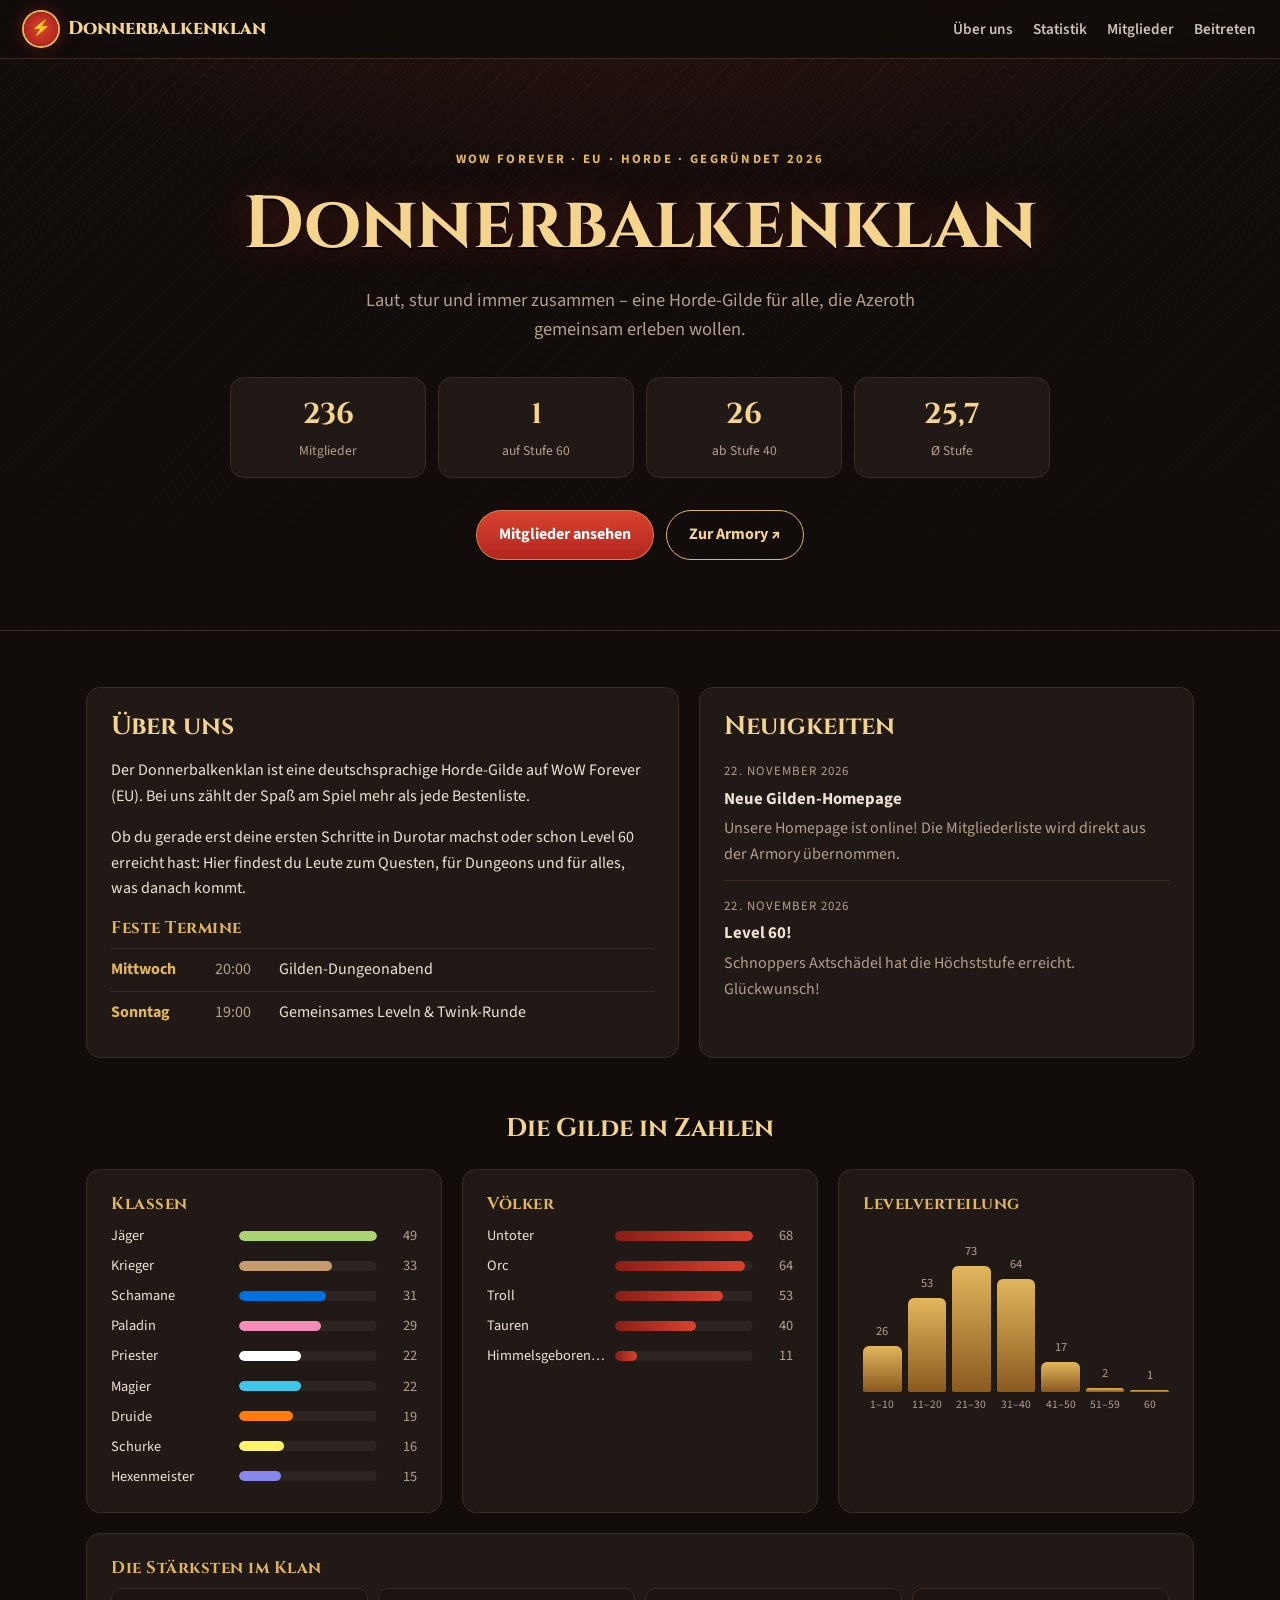
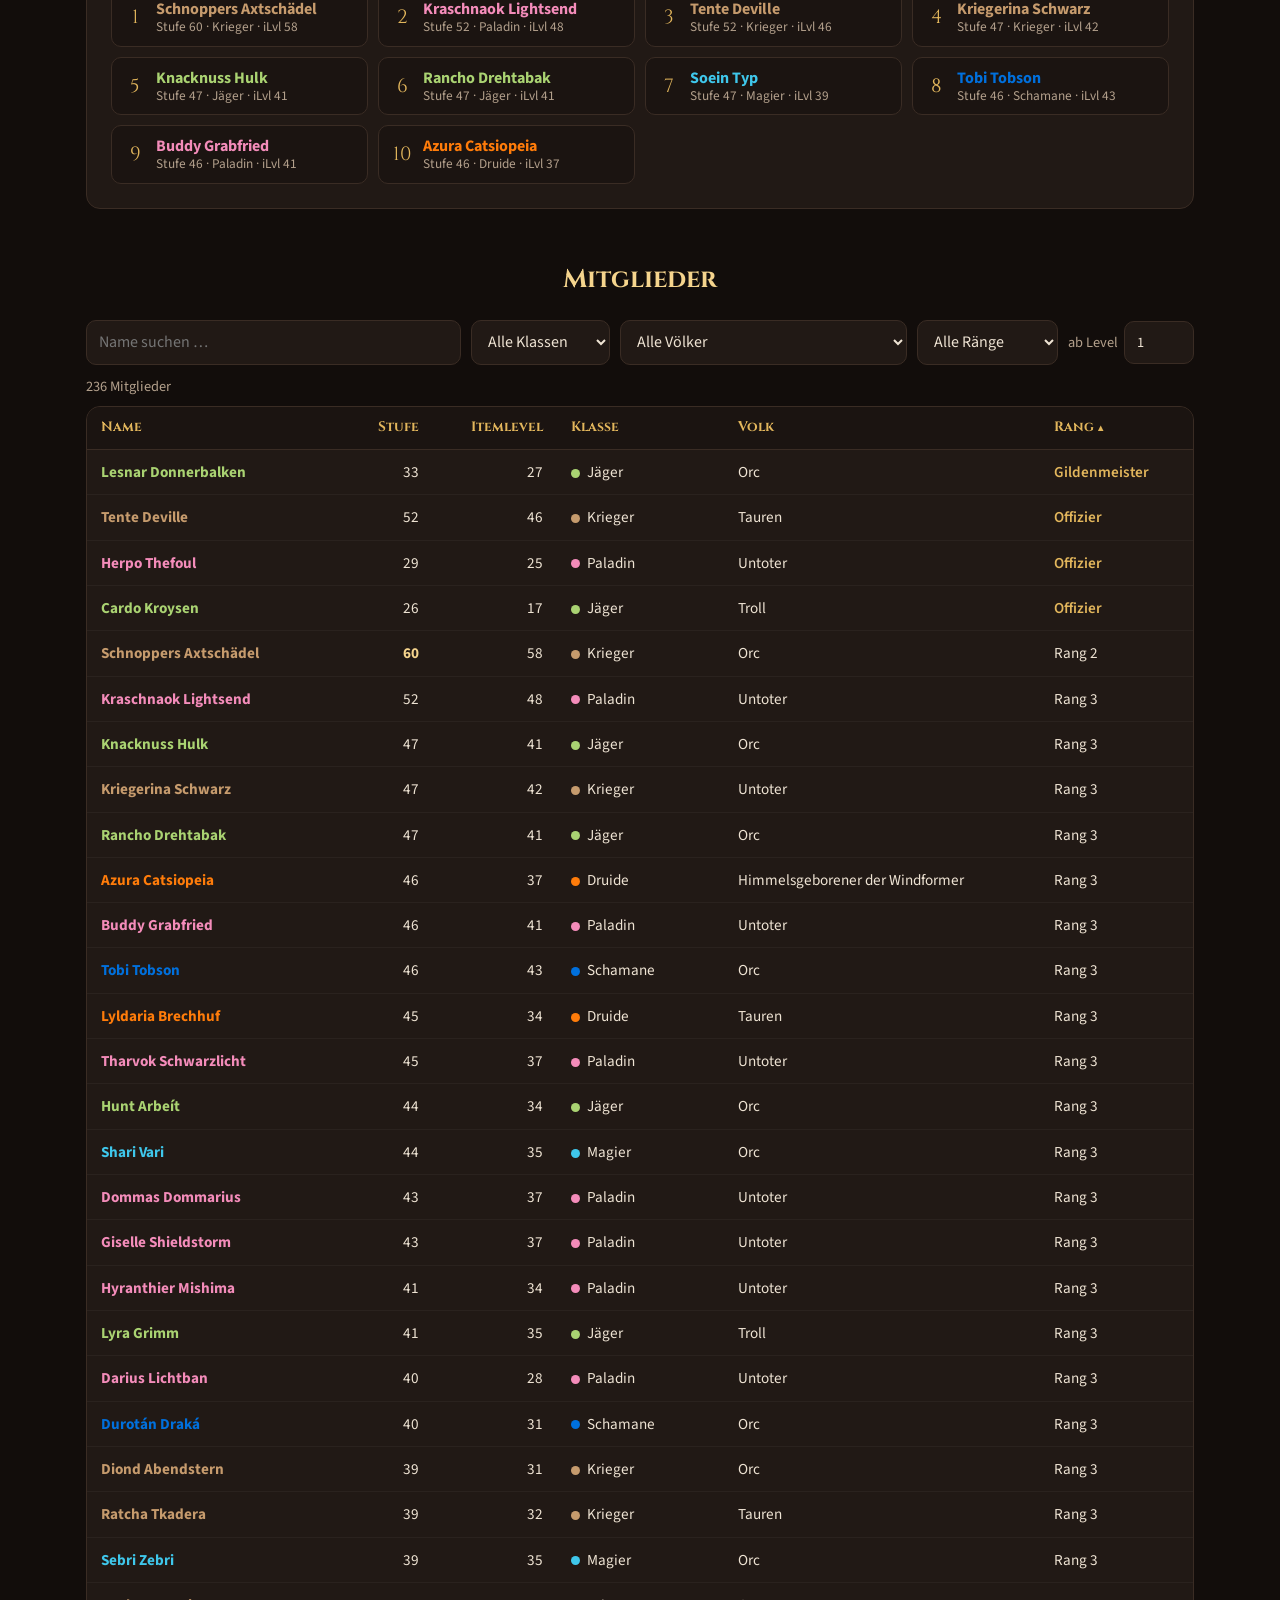
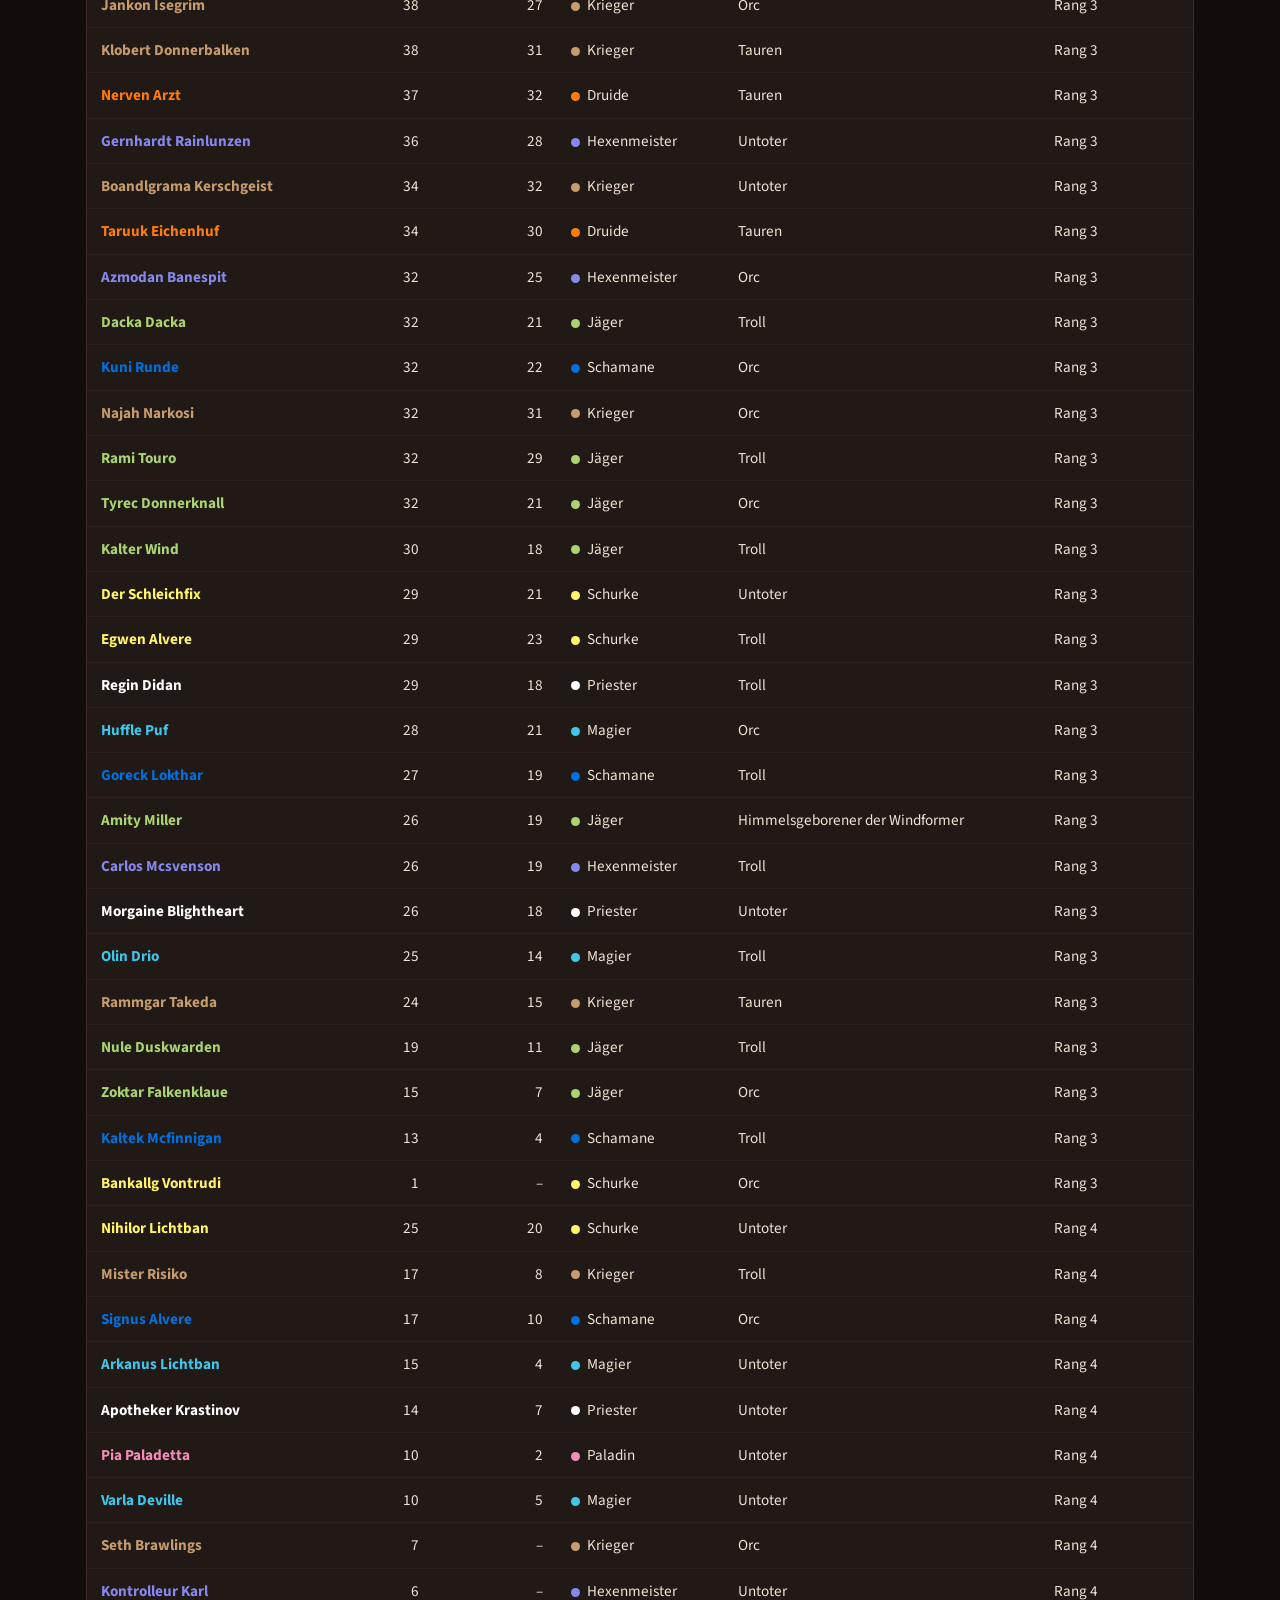
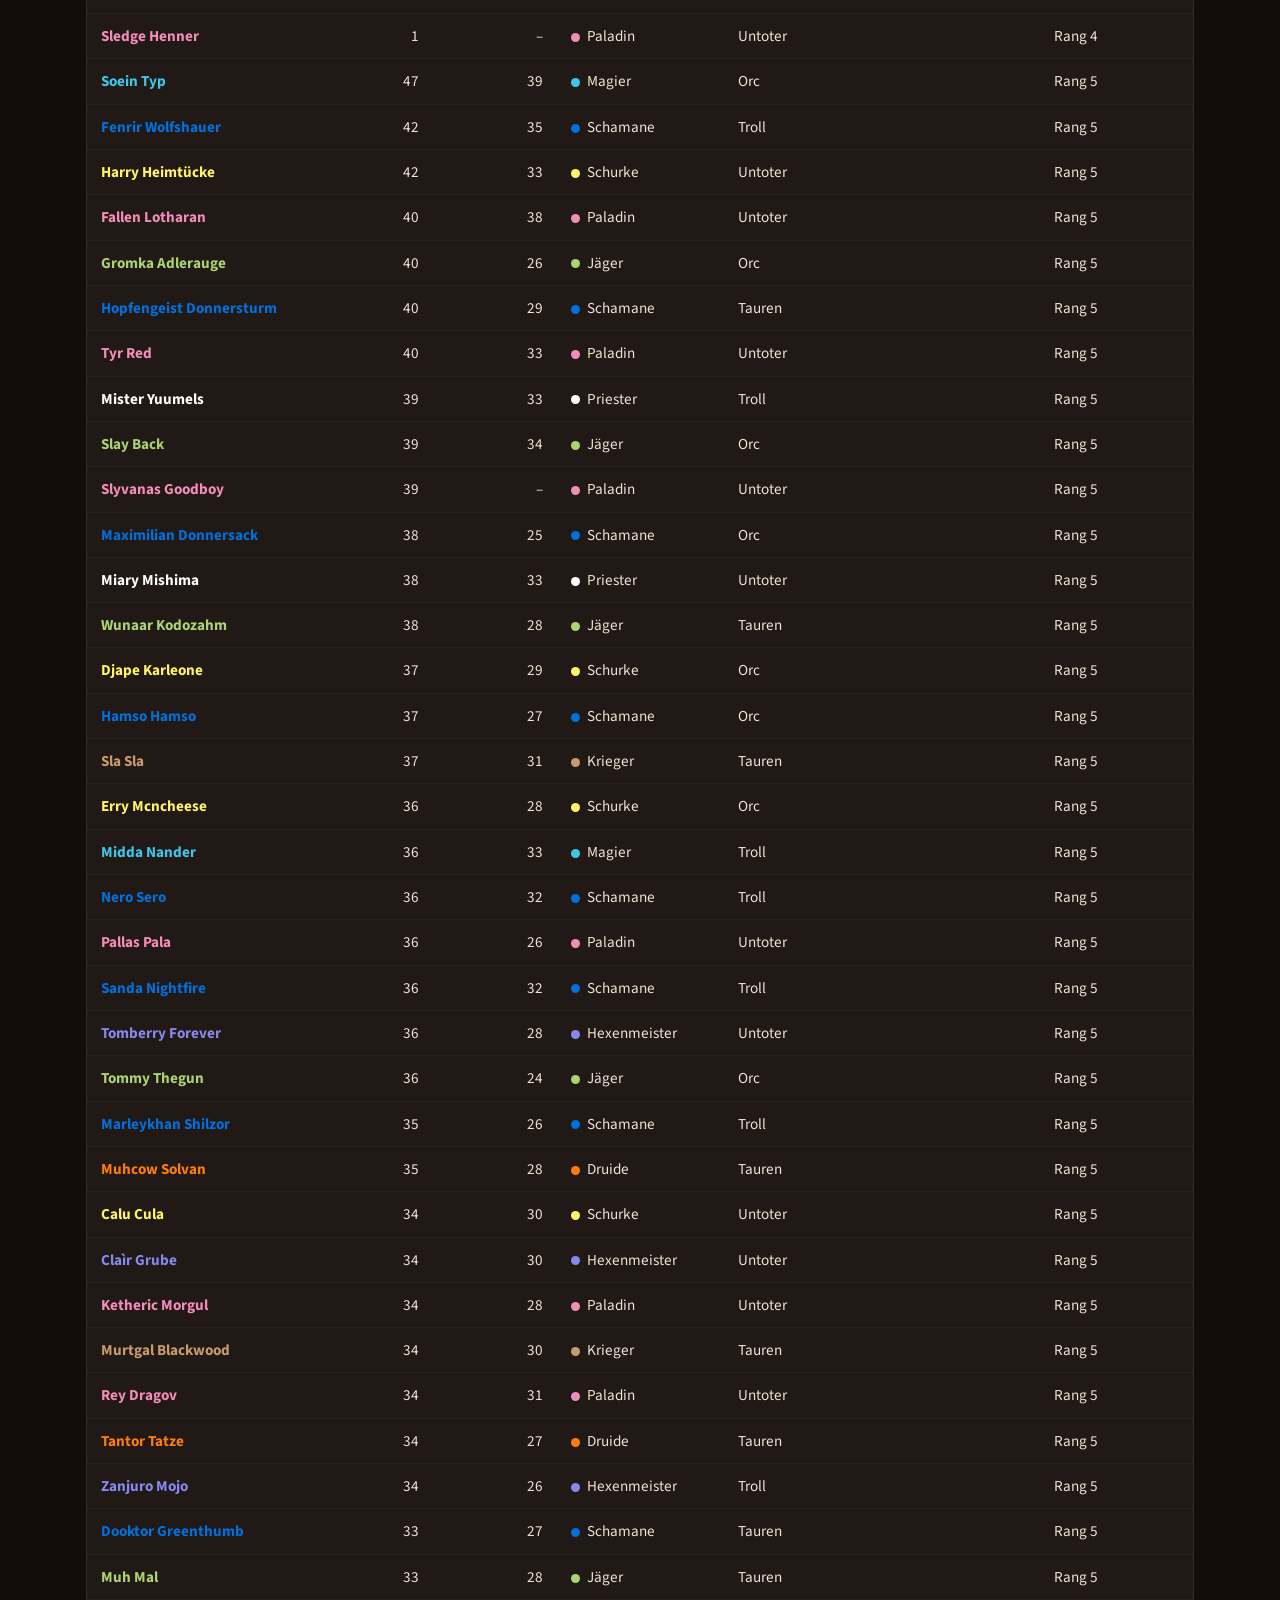
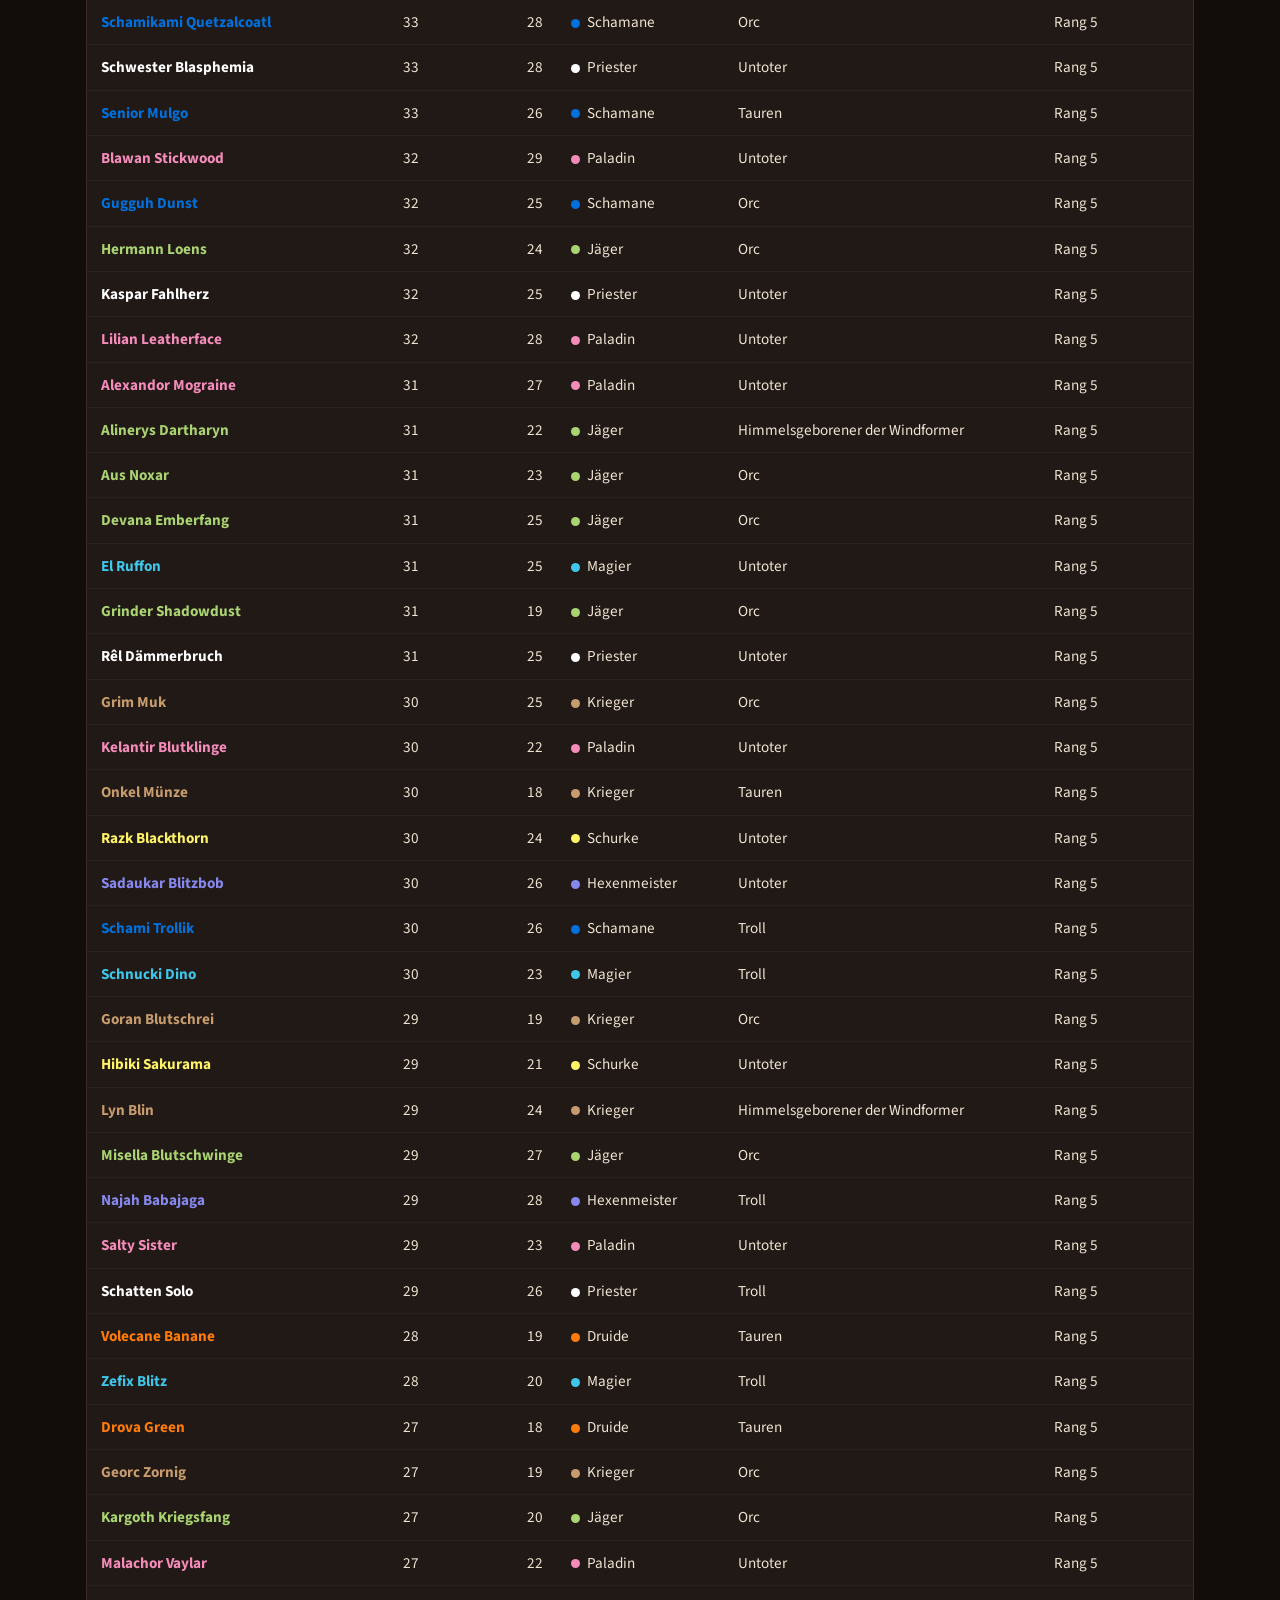
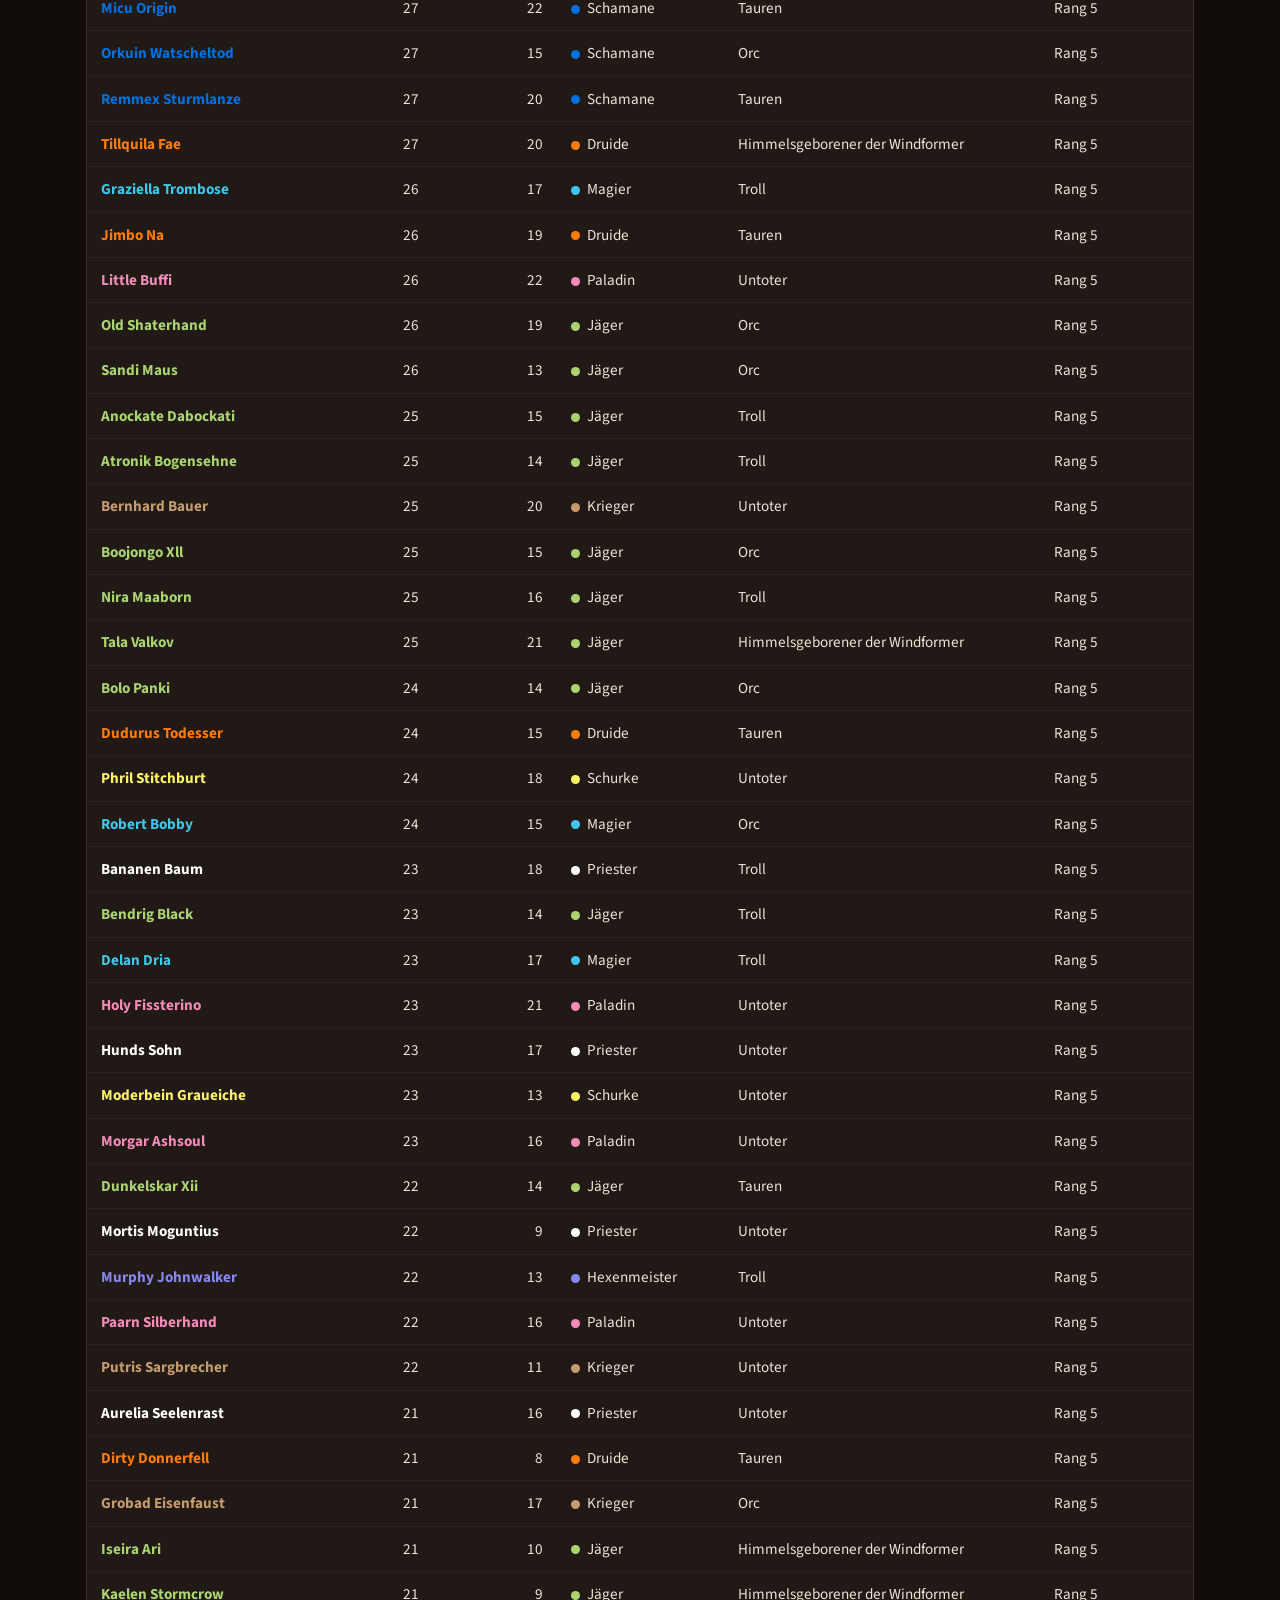
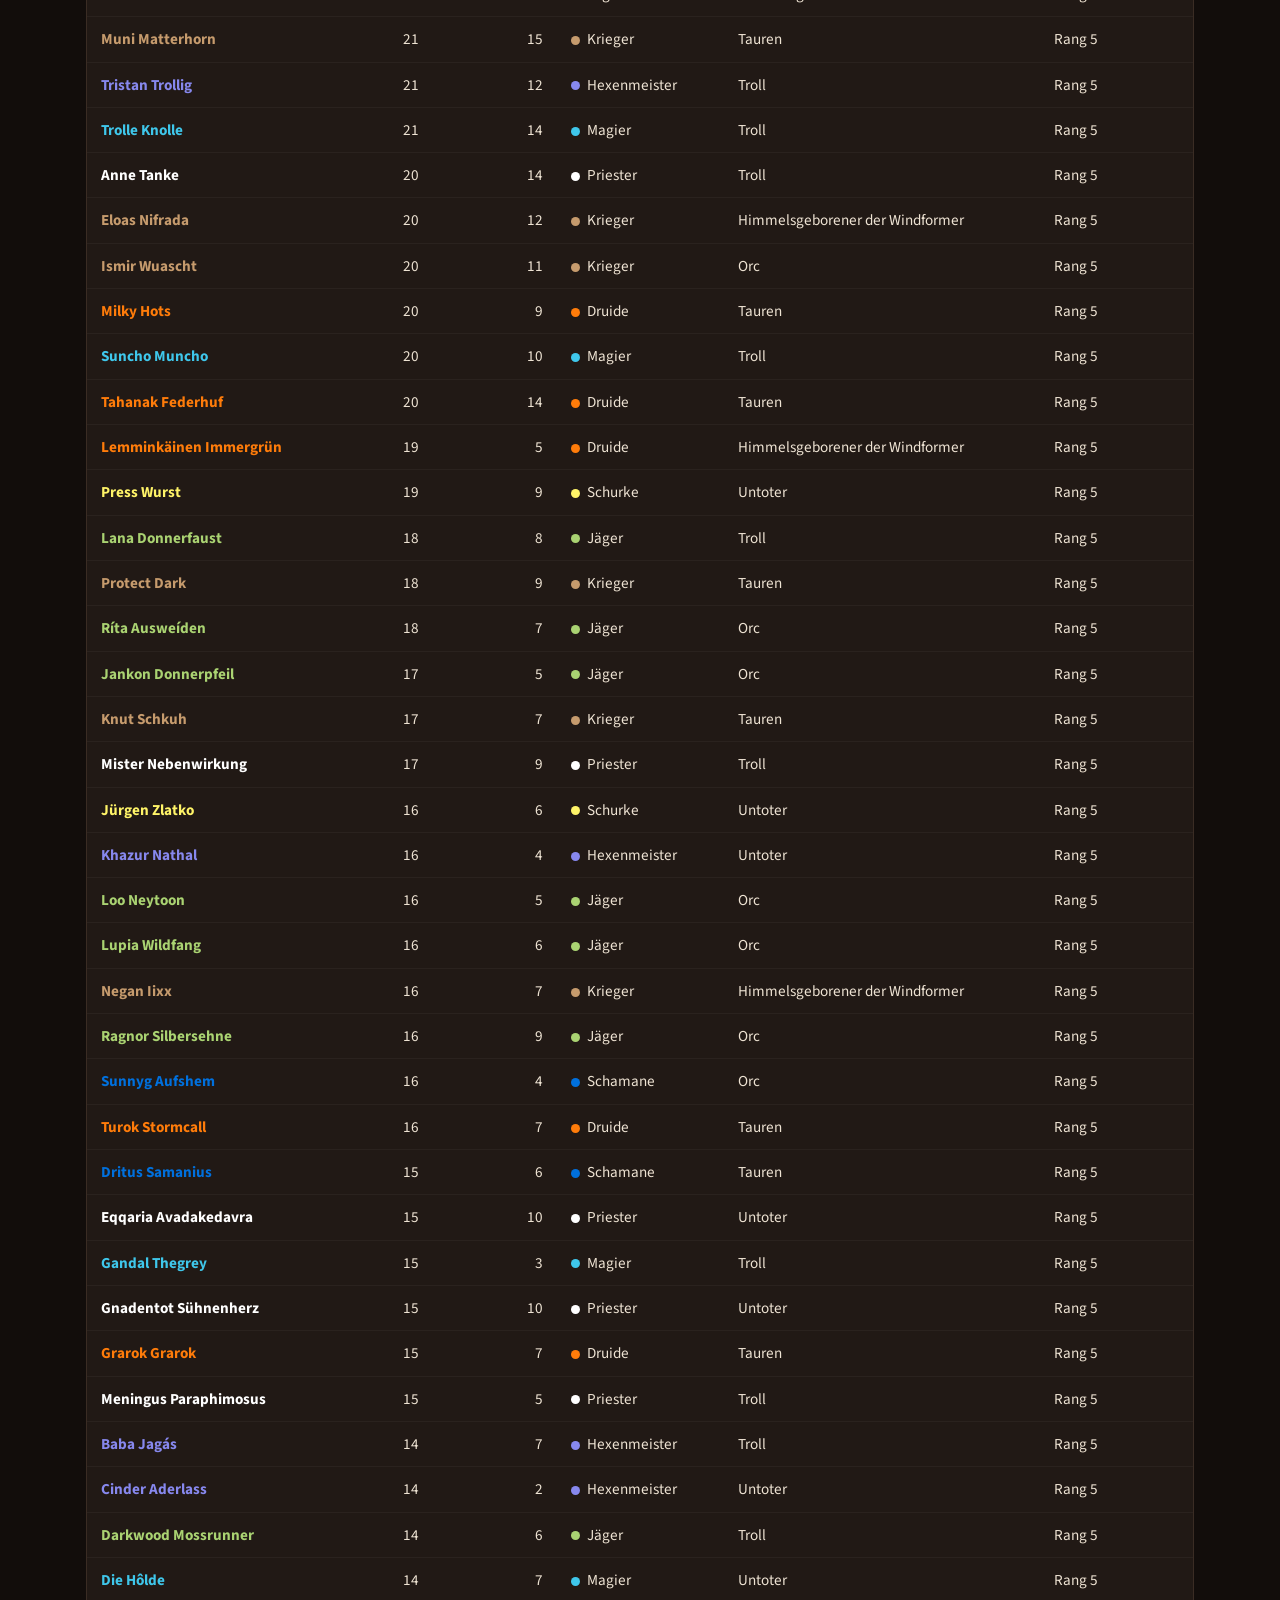
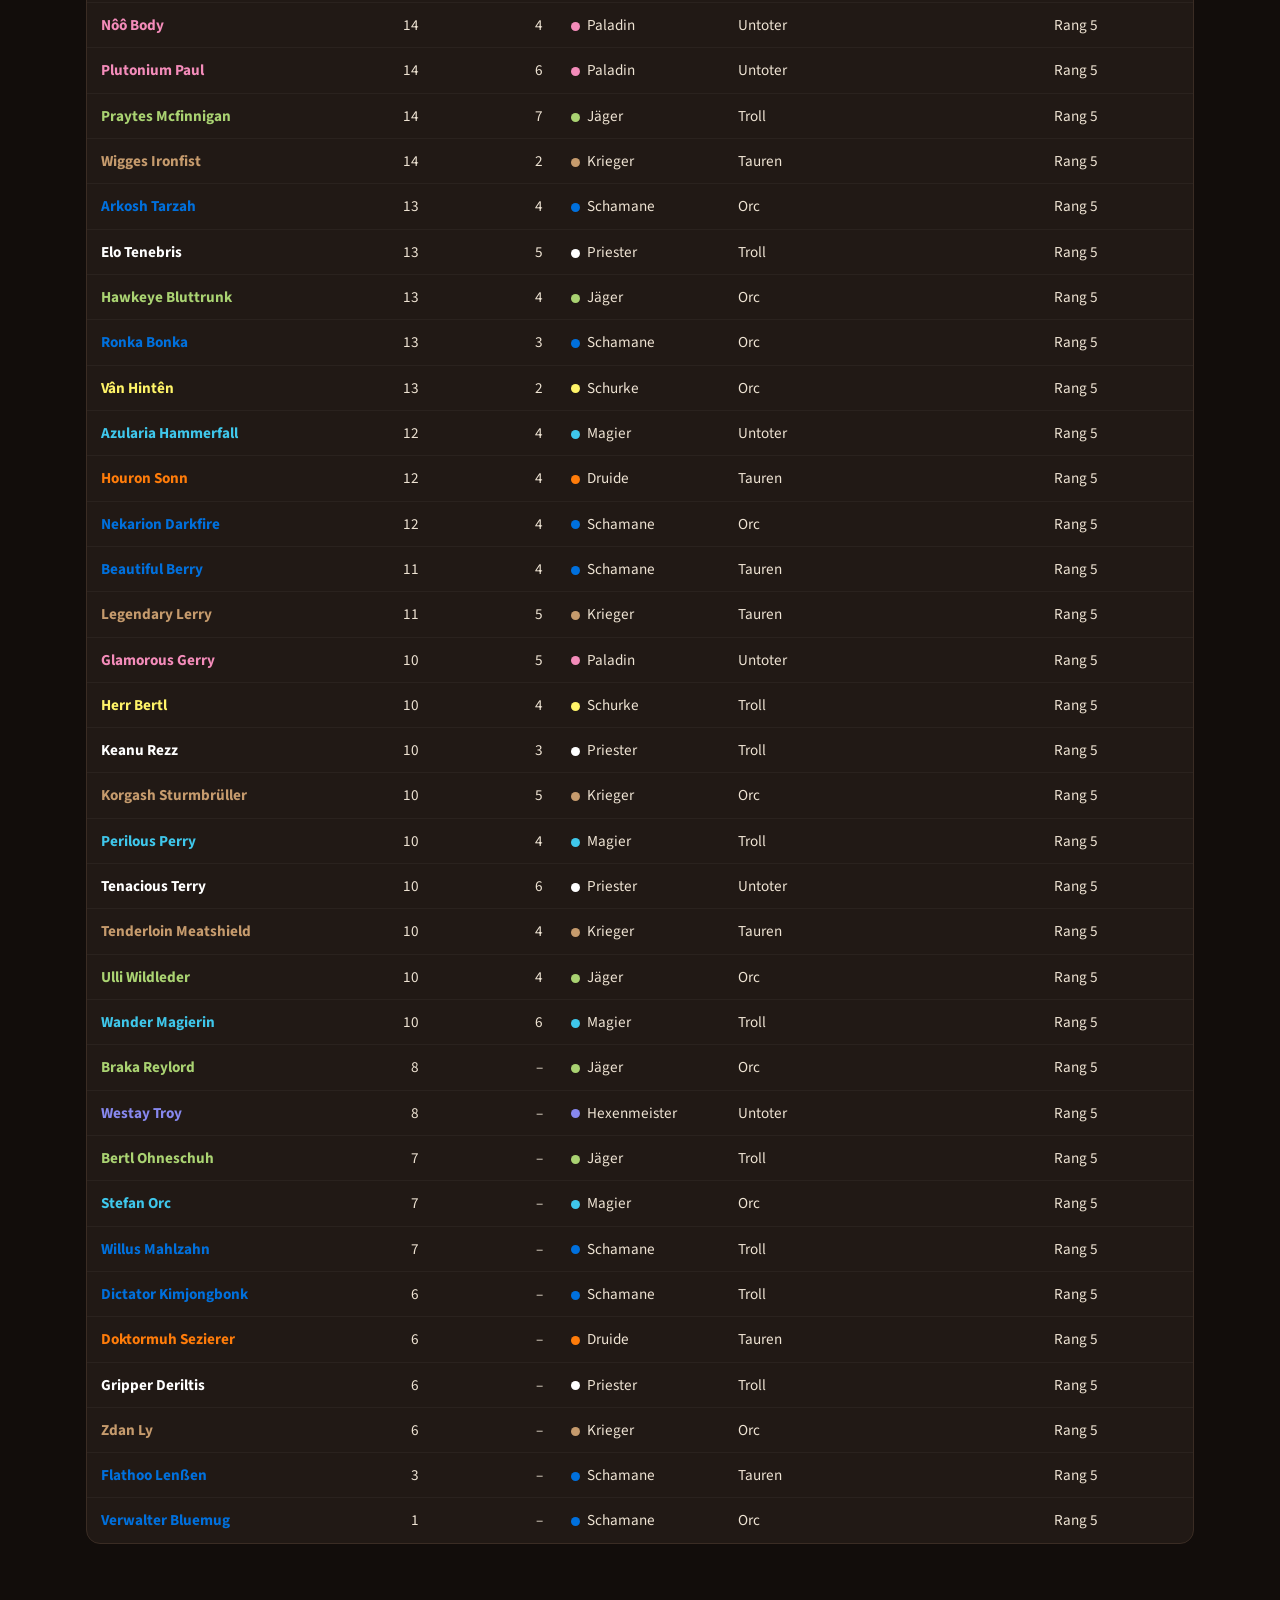
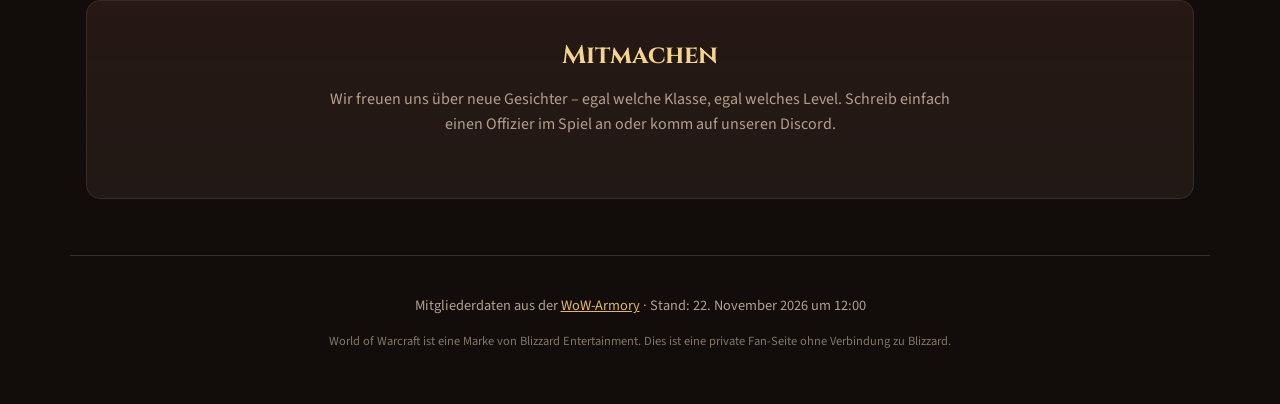
==== index.html @ 0042b3b3 "Gilden-Homepage Donnerbalkenklan Statische Seite mit Mitgliederliste aus der WoW-Armory, Statistiken" ====
<!doctype html>
<html lang="de">
<head>
  <meta charset="utf-8">
  <meta name="viewport" content="width=device-width, initial-scale=1">
  <title>Donnerbalkenklan</title>
  <meta name="description" content="Gilden-Homepage des Donnerbalkenklans – Horde-Gilde auf WoW Forever (EU).">
  <link rel="preconnect" href="https://fonts.googleapis.com">
  <link rel="preconnect" href="https://fonts.gstatic.com" crossorigin>
  <link href="https://fonts.googleapis.com/css2?family=Cinzel:wght@600;800&family=Source+Sans+3:wght@400;600;700&display=swap" rel="stylesheet">
  <link rel="stylesheet" href="style.css">
</head>
<body>
  <header class="nav">
    <a class="brand" href="#top"><span class="crest" aria-hidden="true">⚡</span><span data-bind="name"></span></a>
    <nav>
      <a href="#ueber">Über uns</a>
      <a href="#statistik">Statistik</a>
      <a href="#mitglieder">Mitglieder</a>
      <a href="#beitreten">Beitreten</a>
    </nav>
  </header>

  <main id="top">
    <section class="hero">
      <div class="hero-inner">
        <p class="eyebrow" id="hero-meta"></p>
        <h1 data-bind="name"></h1>
        <p class="tagline" data-bind="tagline"></p>
        <div class="kpis" id="kpis"></div>
        <div class="cta">
          <a class="btn primary" href="#mitglieder">Mitglieder ansehen</a>
          <a class="btn" id="armory-link" target="_blank" rel="noopener">Zur Armory ↗</a>
        </div>
      </div>
    </section>

    <section id="ueber" class="wrap grid-2">
      <div class="card">
        <h2>Über uns</h2>
        <div id="about"></div>
        <div id="schedule-box">
          <h3>Feste Termine</h3>
          <ul class="schedule" id="schedule"></ul>
        </div>
      </div>
      <div class="card">
        <h2>Neuigkeiten</h2>
        <ul class="news" id="news"></ul>
      </div>
    </section>

    <section id="statistik" class="wrap">
      <h2 class="section-title">Die Gilde in Zahlen</h2>
      <div class="grid-3">
        <div class="card">
          <h3>Klassen</h3>
          <div class="bars" id="class-bars"></div>
        </div>
        <div class="card">
          <h3>Völker</h3>
          <div class="bars" id="race-bars"></div>
        </div>
        <div class="card">
          <h3>Levelverteilung</h3>
          <div class="histo" id="level-histo"></div>
        </div>
      </div>
      <div class="card top">
        <h3>Die Stärksten im Klan</h3>
        <ol class="toplist" id="toplist"></ol>
      </div>
    </section>

    <section id="mitglieder" class="wrap">
      <h2 class="section-title">Mitglieder</h2>
      <div class="filters">
        <input type="search" id="f-search" placeholder="Name suchen …" aria-label="Name suchen">
        <select id="f-class" aria-label="Klasse"><option value="">Alle Klassen</option></select>
        <select id="f-race" aria-label="Volk"><option value="">Alle Völker</option></select>
        <select id="f-rank" aria-label="Rang"><option value="">Alle Ränge</option></select>
        <label class="minlvl">ab Level <input type="number" id="f-minlvl" min="1" max="60" value="1"></label>
      </div>
      <p class="count" id="count"></p>
      <div class="table-wrap">
        <table id="roster">
          <thead>
            <tr>
              <th data-sort="name">Name</th>
              <th data-sort="level" class="num">Stufe</th>
              <th data-sort="ilvl" class="num">Itemlevel</th>
              <th data-sort="cls">Klasse</th>
              <th data-sort="race">Volk</th>
              <th data-sort="rank">Rang</th>
            </tr>
          </thead>
          <tbody></tbody>
        </table>
      </div>
    </section>

    <section id="beitreten" class="wrap">
      <div class="card join">
        <h2>Mitmachen</h2>
        <p data-bind="joinText"></p>
        <a class="btn primary" id="discord-link" target="_blank" rel="noopener">Zum Discord</a>
      </div>
    </section>
  </main>

  <footer class="wrap footer">
    <p id="stand"></p>
    <p class="small">World of Warcraft ist eine Marke von Blizzard Entertainment. Dies ist eine private Fan-Seite ohne Verbindung zu Blizzard.</p>
  </footer>

  <script src="config.js"></script>
  <script src="data/roster.js"></script>
  <script src="app.js"></script>
</body>
</html>
---- style.css ----
:root {
  --bg: #120d0b;
  --bg-2: #1b1411;
  --card: #211915;
  --line: #3a2c24;
  --text: #eee3d3;
  --muted: #b3a08c;
  --gold: #e2b65c;
  --gold-2: #f5d48d;
  --red: #b3261e;
  --red-2: #d8432f;
  --radius: 14px;
  --head: "Cinzel", Georgia, serif;
  --body: "Source Sans 3", system-ui, sans-serif;
}

* { box-sizing: border-box; }
html { scroll-behavior: smooth; scroll-padding-top: 70px; }
body {
  margin: 0;
  background: var(--bg);
  background-image: radial-gradient(1200px 600px at 50% -200px, #3a1510 0%, transparent 70%);
  color: var(--text);
  font: 16px/1.6 var(--body);
}
a { color: var(--gold); }
h1, h2, h3 { font-family: var(--head); line-height: 1.2; margin: 0 0 .6em; }
h2 { color: var(--gold-2); font-size: 1.6rem; }
h3 { color: var(--gold); font-size: 1.05rem; letter-spacing: .03em; }

.wrap { max-width: 1140px; margin: 0 auto; padding: 0 16px; }
section.wrap { margin-top: 56px; }

/* Navigation */
.nav {
  position: sticky; top: 0; z-index: 10;
  display: flex; align-items: center; justify-content: space-between; gap: 16px;
  padding: 12px 24px;
  background: rgba(18, 13, 11, .88);
  backdrop-filter: blur(8px);
  border-bottom: 1px solid var(--line);
}
.brand { display: flex; align-items: center; gap: 10px; font-family: var(--head); font-weight: 800; color: var(--gold-2); text-decoration: none; font-size: 1.15rem; }
.crest { display: grid; place-items: center; width: 34px; height: 34px; border-radius: 50%; background: radial-gradient(circle, var(--red-2), var(--red) 70%); box-shadow: 0 0 0 2px var(--gold), 0 0 18px #b3261e88; font-size: 1rem; }
.nav nav { display: flex; gap: 20px; flex-wrap: wrap; }
.nav nav a { color: var(--text); text-decoration: none; font-weight: 600; font-size: .95rem; opacity: .85; }
.nav nav a:hover { color: var(--gold-2); opacity: 1; }

/* Hero */
.hero { padding: 90px 16px 70px; text-align: center; border-bottom: 1px solid var(--line);
  background: linear-gradient(180deg, transparent, #120d0bcc 85%), repeating-linear-gradient(135deg, #ffffff05 0 2px, transparent 2px 14px); }
.hero-inner { max-width: 820px; margin: 0 auto; }
.eyebrow { text-transform: uppercase; letter-spacing: .18em; font-size: .8rem; color: var(--gold); font-weight: 700; margin: 0 0 12px; }
.hero h1 { font-size: clamp(1.5rem, 7vw, 4.6rem); overflow-wrap: anywhere; color: var(--gold-2); text-shadow: 0 2px 0 #000, 0 0 40px #b3261e66; margin-bottom: 16px; }
.tagline { font-size: 1.15rem; color: var(--muted); max-width: 640px; margin: 0 auto 32px; }
.kpis { display: grid; grid-template-columns: repeat(4, 1fr); gap: 12px; margin-bottom: 32px; }
.kpi { background: var(--card); border: 1px solid var(--line); border-radius: var(--radius); padding: 14px 10px; }
.kpi b { display: block; font-family: var(--head); font-size: 1.8rem; color: var(--gold-2); }
.kpi span { font-size: .85rem; color: var(--muted); }
.cta { display: flex; gap: 12px; justify-content: center; flex-wrap: wrap; }
.btn { display: inline-block; padding: 11px 22px; border-radius: 999px; border: 1px solid var(--gold); color: var(--gold-2); text-decoration: none; font-weight: 700; transition: .15s; }
.btn:hover { background: #e2b65c1a; }
.btn.primary { background: linear-gradient(180deg, var(--red-2), var(--red)); border-color: #e2b65c99; color: #fff; }
.btn.primary:hover { filter: brightness(1.12); }

/* Cards & grids */
.card { background: var(--card); border: 1px solid var(--line); border-radius: var(--radius); padding: 24px; }
.grid-2 { display: grid; grid-template-columns: 1.2fr 1fr; gap: 20px; }
.grid-3 { display: grid; grid-template-columns: repeat(3, 1fr); gap: 20px; }
.section-title { text-align: center; margin-bottom: 24px; }
.card.top { margin-top: 20px; }

#about p { margin: 0 0 1em; }
.schedule, .news { list-style: none; margin: 0; padding: 0; }
.schedule li { display: flex; gap: 12px; padding: 8px 0; border-top: 1px solid var(--line); }
.schedule li b { min-width: 92px; color: var(--gold); }
.schedule li span.t { color: var(--muted); min-width: 52px; }
.news li { padding: 12px 0; border-top: 1px solid var(--line); }
.news li:first-child { border-top: 0; padding-top: 0; }
.news time { font-size: .8rem; color: var(--muted); text-transform: uppercase; letter-spacing: .08em; }
.news h4 { margin: 2px 0 4px; font-size: 1.05rem; }
.news p { margin: 0; color: var(--muted); }

/* Bars */
.bars { display: grid; gap: 7px; }
.bar { display: grid; grid-template-columns: 120px 1fr 32px; align-items: center; gap: 8px; font-size: .9rem; }
.bar .label { white-space: nowrap; overflow: hidden; text-overflow: ellipsis; }
.bar .track, .bar .fill { display: block; }
.bar .track { height: 10px; background: #ffffff0d; border-radius: 99px; overflow: hidden; }
.bar .fill { height: 100%; border-radius: 99px; }
.bar .n { text-align: right; color: var(--muted); font-variant-numeric: tabular-nums; }

.histo { display: flex; align-items: flex-end; gap: 6px; height: 190px; padding-top: 18px; }
.histo .col { flex: 1; display: flex; flex-direction: column; align-items: center; justify-content: flex-end; height: 100%; gap: 4px; }
.histo .col .v { font-size: .78rem; color: var(--muted); }
.histo .col .b { width: 100%; border-radius: 6px 6px 2px 2px; background: linear-gradient(180deg, var(--gold), #8a5a1f); min-height: 2px; }
.histo .col .l { font-size: .72rem; color: var(--muted); white-space: nowrap; }

.toplist { margin: 0; padding: 0; list-style: none; display: grid; grid-template-columns: repeat(auto-fill, minmax(210px, 1fr)); gap: 10px; counter-reset: top; }
.toplist li { counter-increment: top; display: flex; align-items: center; gap: 10px; background: var(--bg-2); border: 1px solid var(--line); border-radius: 10px; padding: 10px 12px; }
.toplist li::before { content: counter(top); font-family: var(--head); color: var(--gold); font-size: 1.2rem; width: 22px; text-align: center; }
.toplist .who { display: flex; flex-direction: column; line-height: 1.25; min-width: 0; }
.toplist .who a { font-weight: 700; text-decoration: none; white-space: nowrap; overflow: hidden; text-overflow: ellipsis; }
.toplist .who small { color: var(--muted); }

/* Roster */
.filters { display: flex; flex-wrap: wrap; gap: 10px; margin-bottom: 10px; }
.filters input, .filters select { background: var(--card); color: var(--text); border: 1px solid var(--line); border-radius: 10px; padding: 9px 12px; font: inherit; }
.filters input[type=search] { flex: 1 1 220px; }
.filters .minlvl { display: flex; align-items: center; gap: 6px; color: var(--muted); font-size: .9rem; }
.filters .minlvl input { width: 70px; }
.count { color: var(--muted); font-size: .9rem; margin: 0 0 8px; }
.table-wrap { overflow-x: auto; border: 1px solid var(--line); border-radius: var(--radius); background: var(--card); }
table { width: 100%; border-collapse: collapse; font-size: .95rem; }
th, td { padding: 10px 14px; text-align: left; white-space: nowrap; }
th { position: sticky; top: 0; background: var(--bg-2); color: var(--gold); font-family: var(--head); font-size: .85rem; cursor: pointer; user-select: none; border-bottom: 1px solid var(--line); }
th:hover { color: var(--gold-2); }
th.asc::after { content: " ▲"; font-size: .7em; }
th.desc::after { content: " ▼"; font-size: .7em; }
td { border-top: 1px solid #ffffff0a; }
tbody tr:hover { background: #ffffff08; }
.num { text-align: right; font-variant-numeric: tabular-nums; }
td a { text-decoration: none; font-weight: 700; }
td a:hover { text-decoration: underline; }
.lvl-max { color: var(--gold-2); font-weight: 700; }
.dot { display: inline-block; width: 9px; height: 9px; border-radius: 50%; margin-right: 7px; vertical-align: middle; }
.rank-0, .rank-1 { color: var(--gold); font-weight: 600; }

.join { text-align: center; padding: 40px 24px; background: linear-gradient(180deg, #3a151033, transparent), var(--card); }
.join p { max-width: 620px; margin: 0 auto 20px; color: var(--muted); }

.footer { margin-top: 56px; padding-top: 24px; padding-bottom: 40px; border-top: 1px solid var(--line); color: var(--muted); text-align: center; font-size: .9rem; }
.footer .small { font-size: .78rem; opacity: .7; }

@media (max-width: 900px) {
  .grid-2, .grid-3 { grid-template-columns: 1fr; }
  .kpis { grid-template-columns: repeat(2, 1fr); }
}
@media (max-width: 560px) {
  .nav { padding: 10px 16px; }
  .nav nav { gap: 12px; }
  .nav nav a { font-size: .85rem; }
  .brand span:last-child { display: none; }
  .hero { padding: 60px 16px 50px; }
  .bar { grid-template-columns: 96px 1fr 28px; }
}
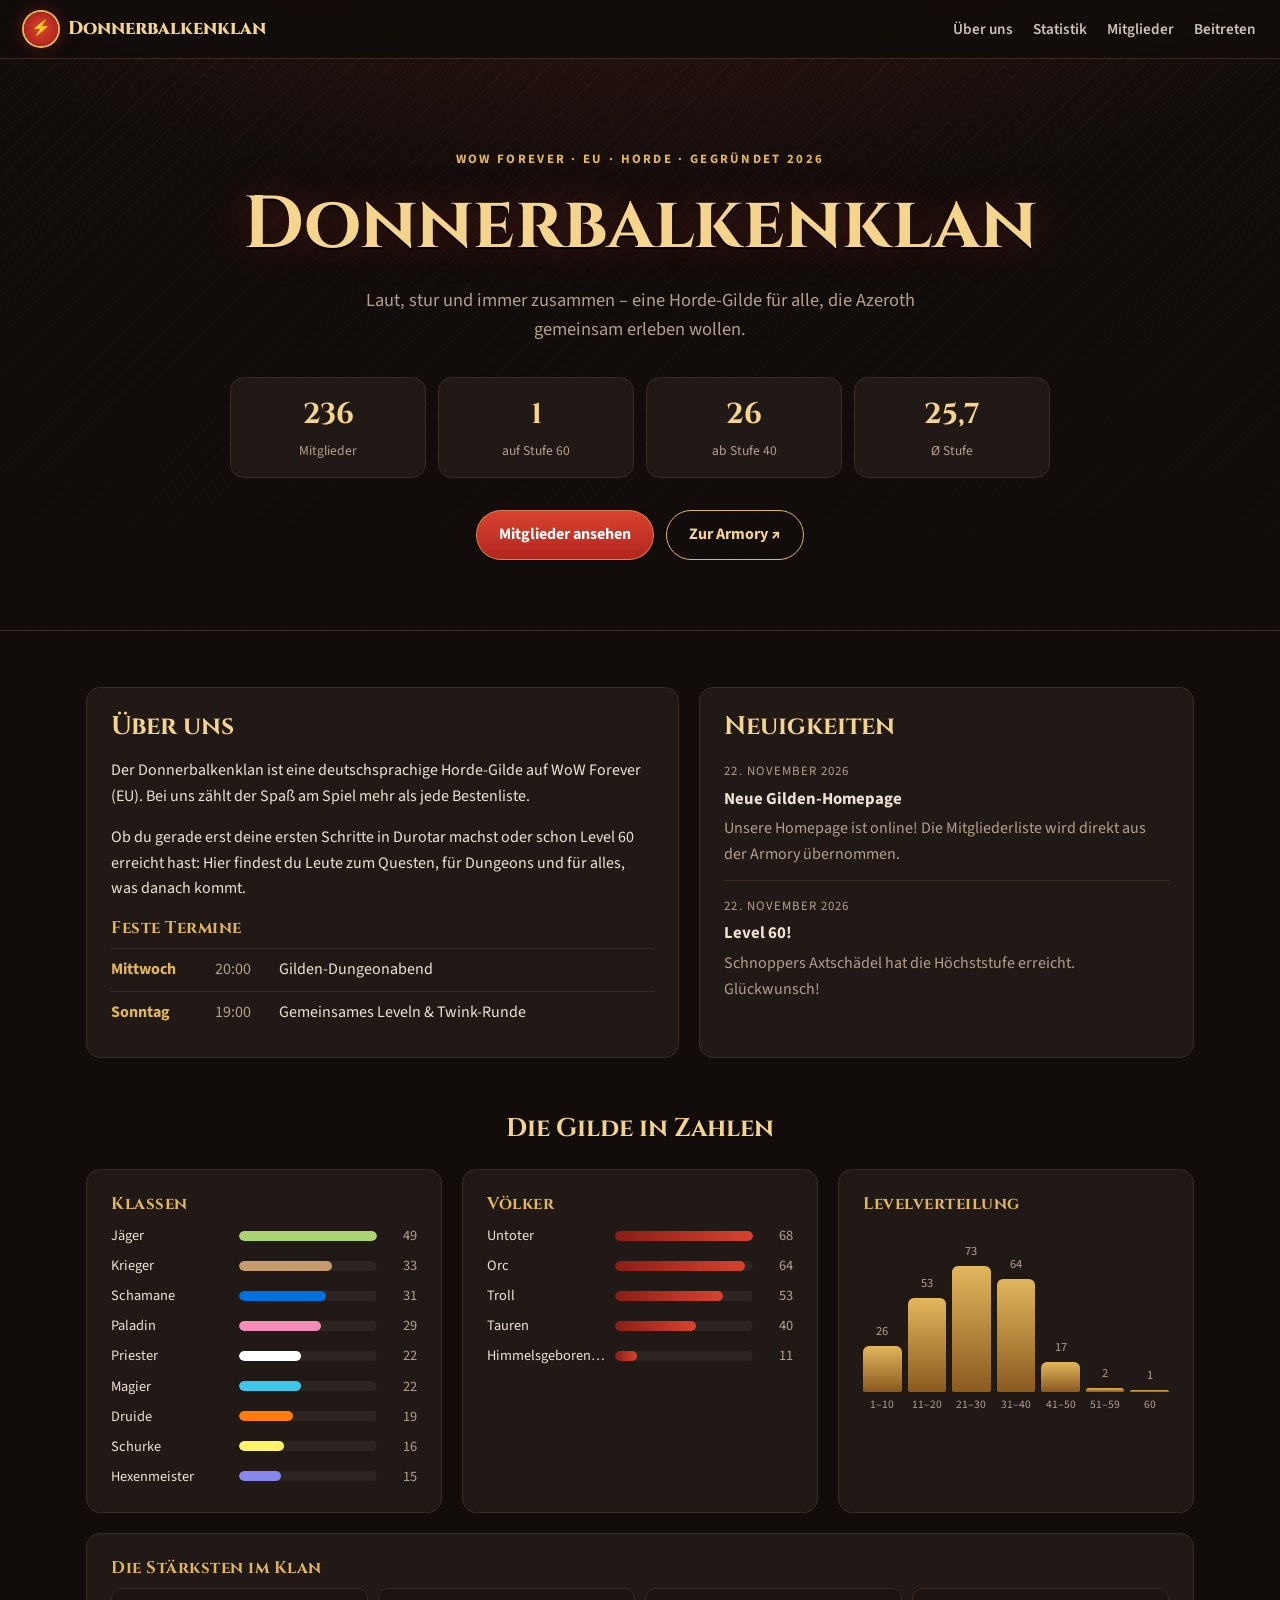
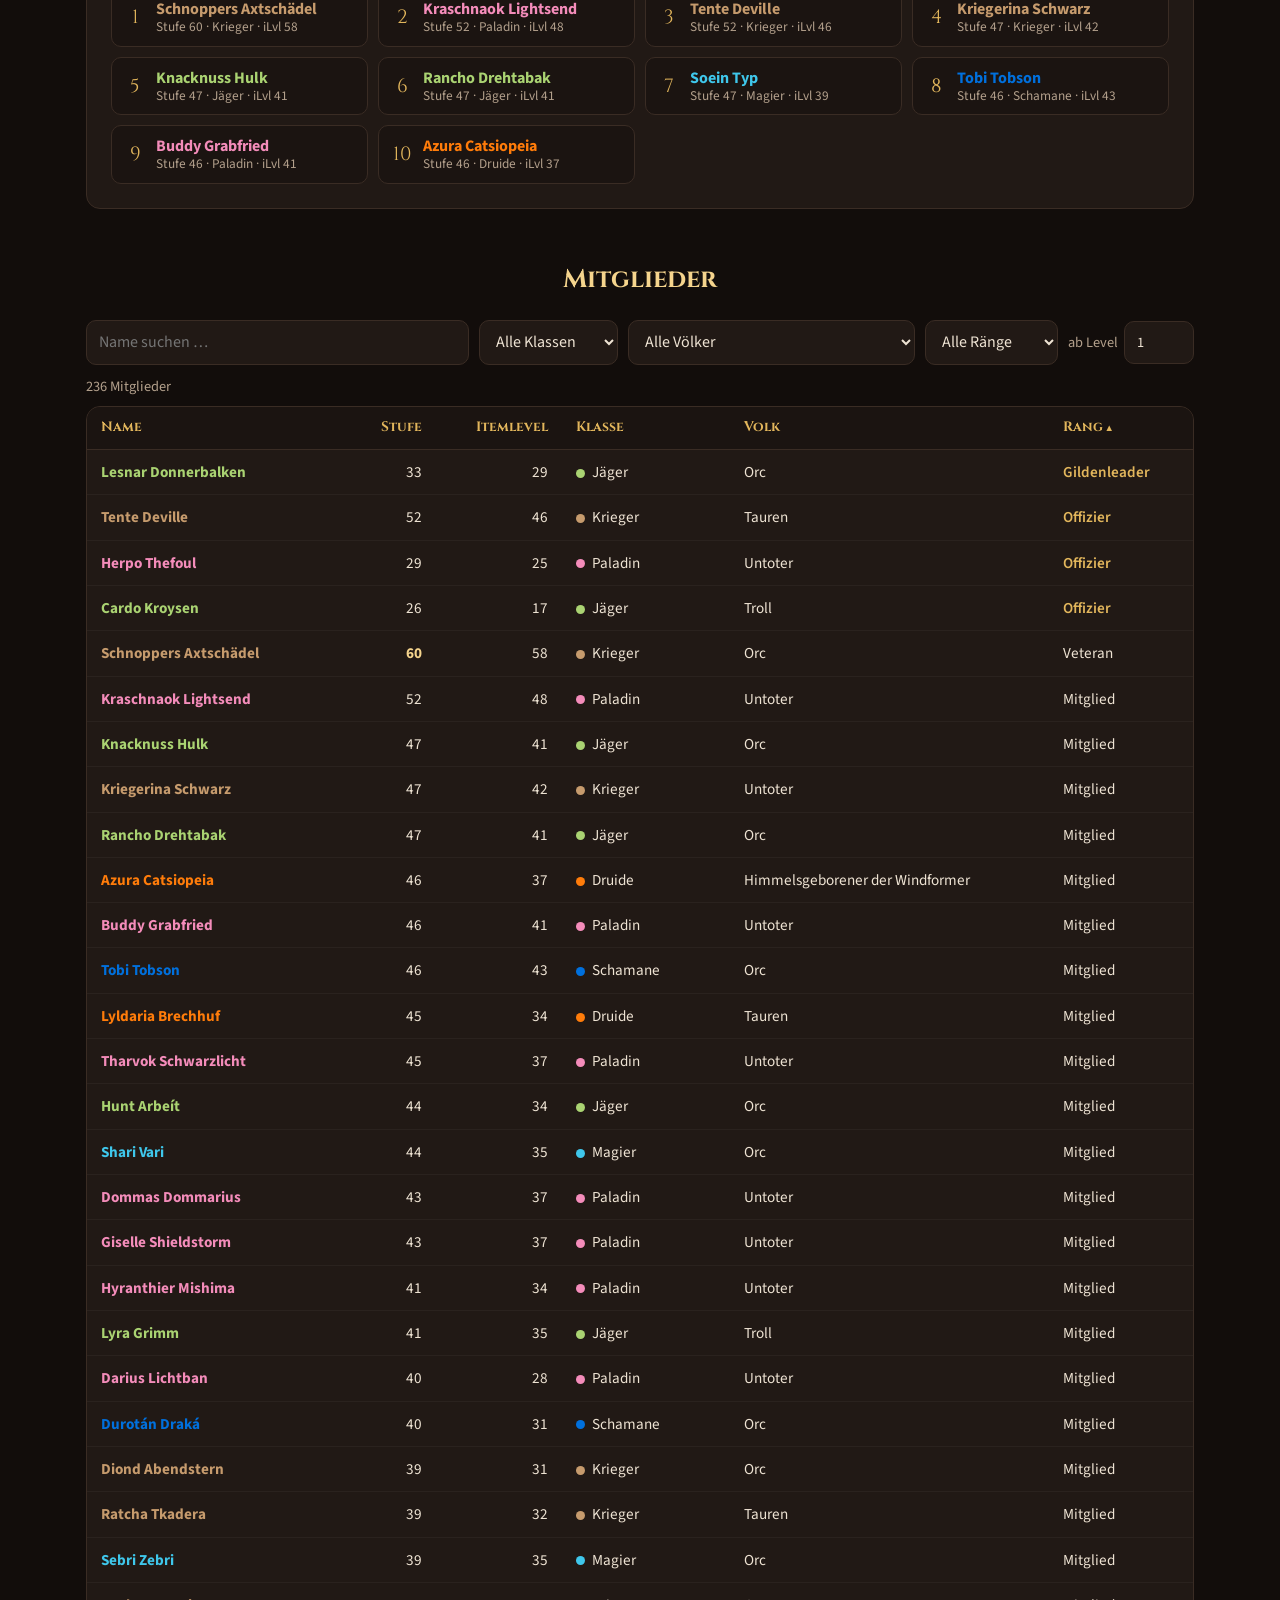
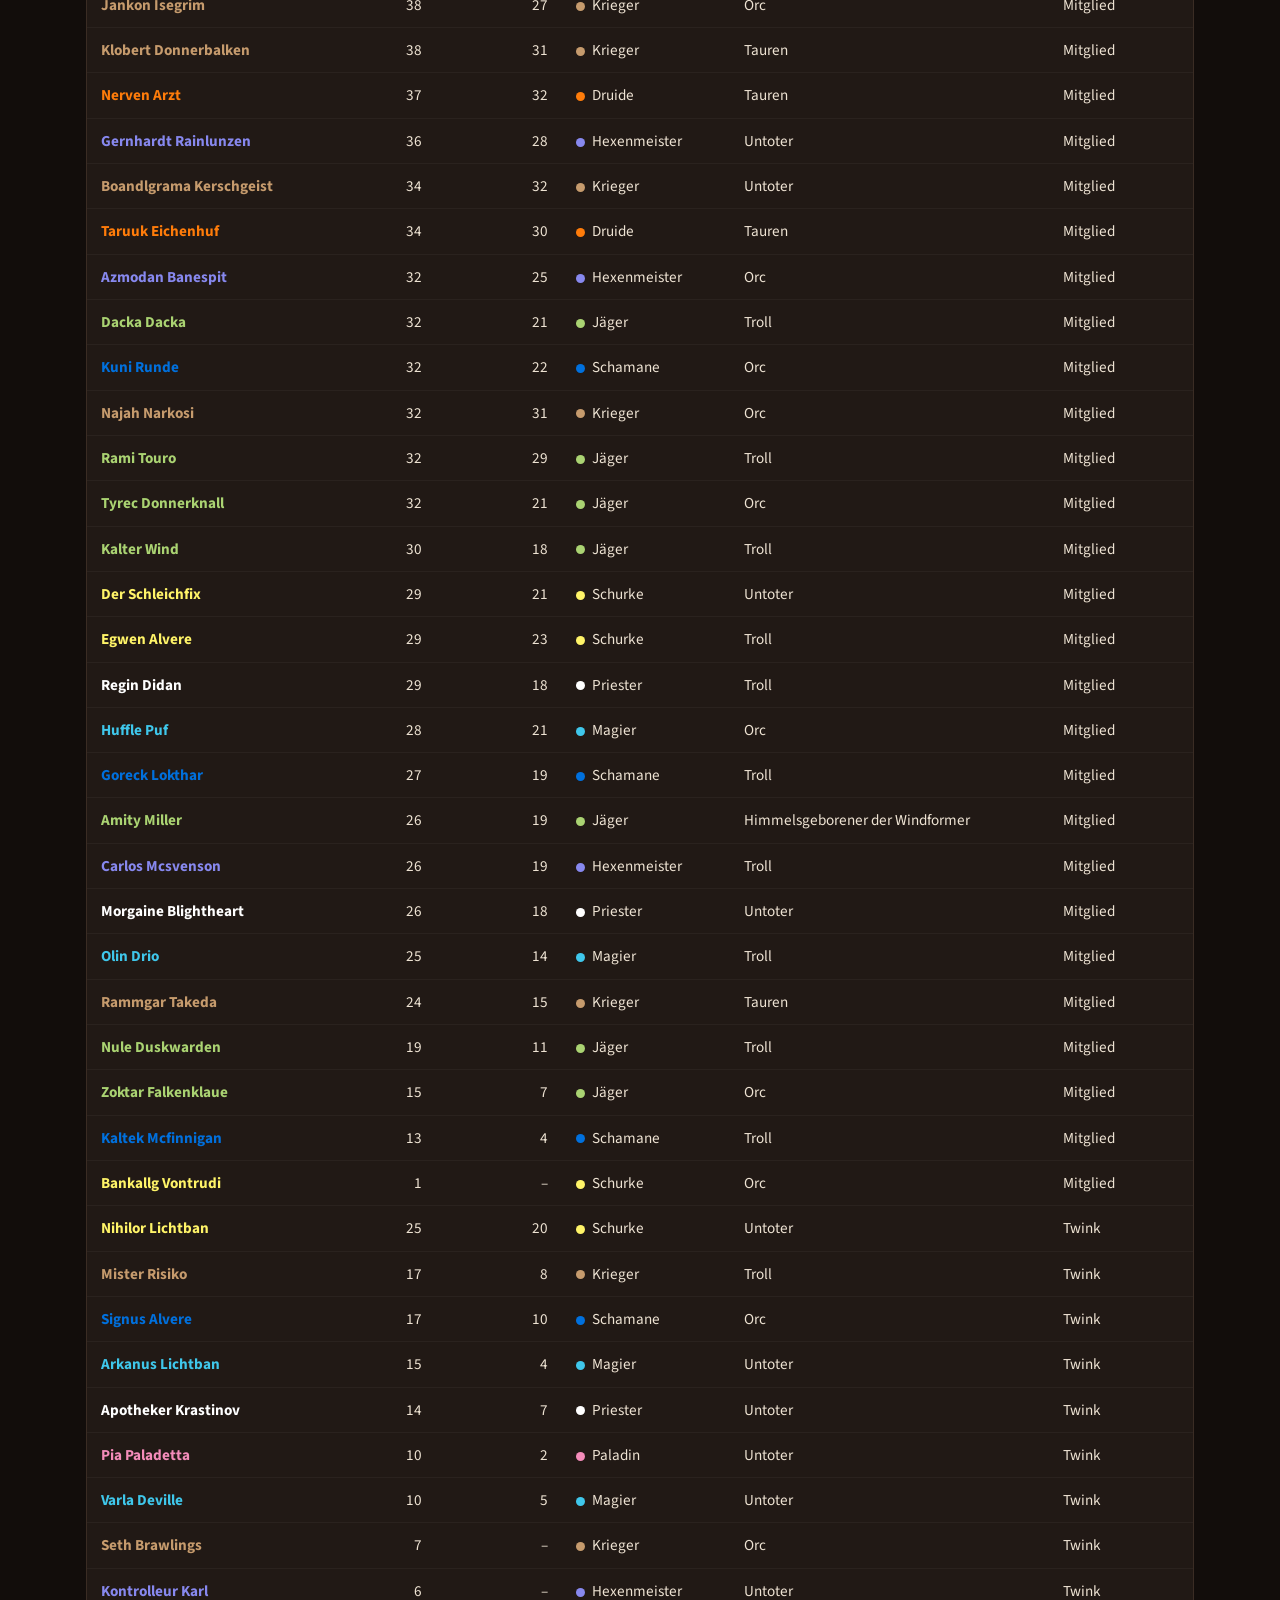
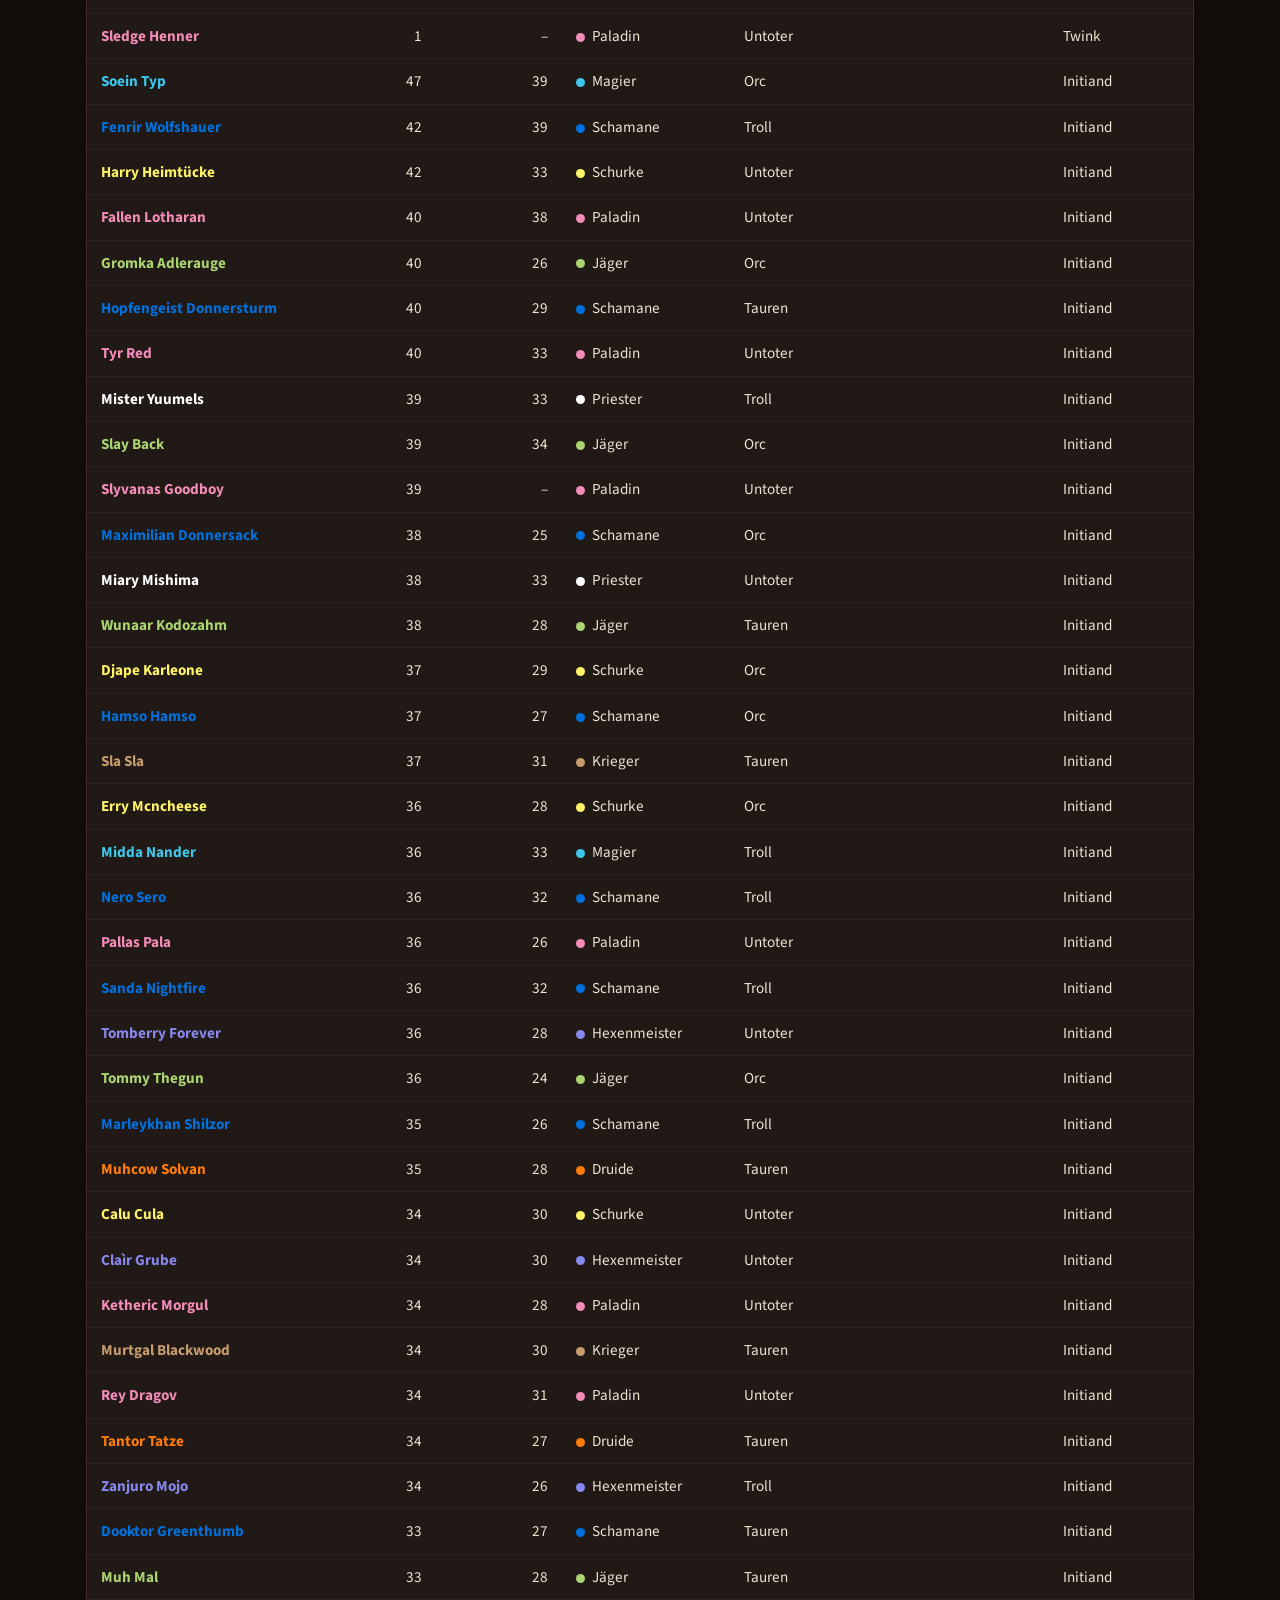
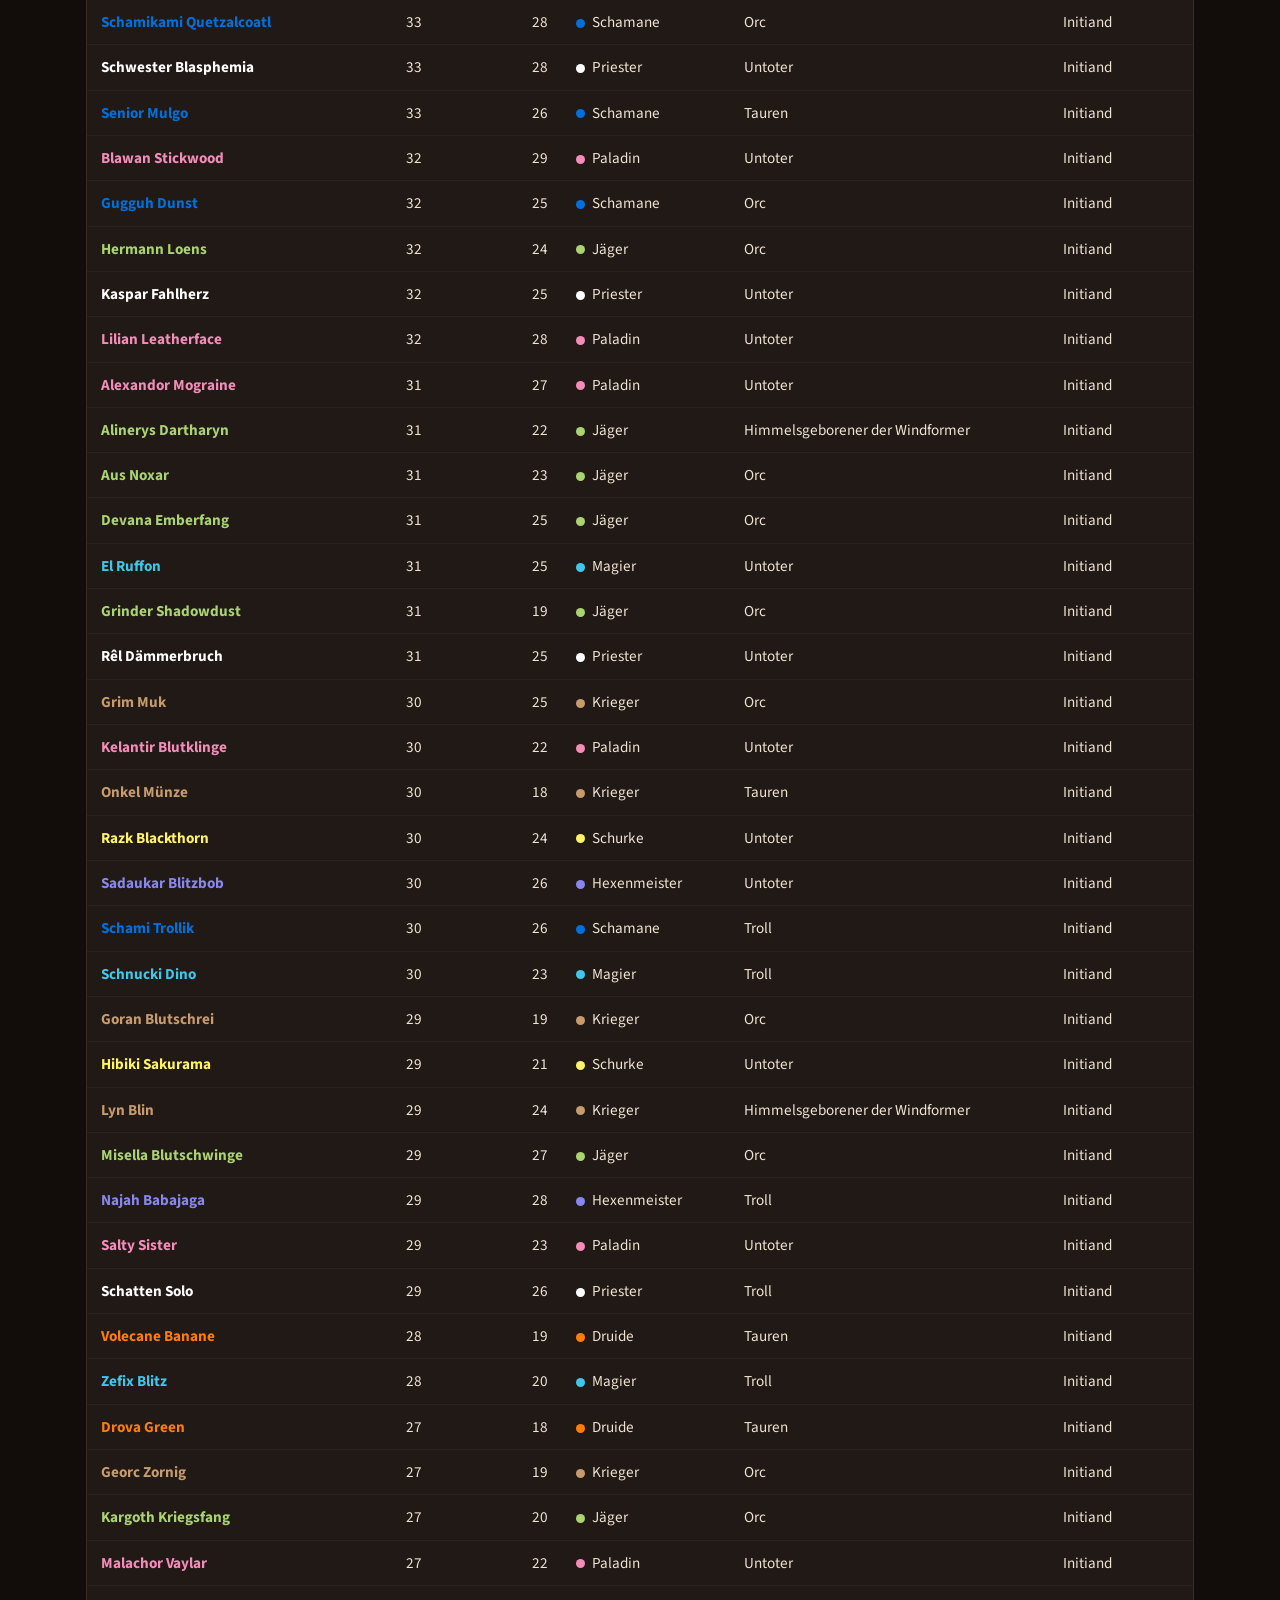
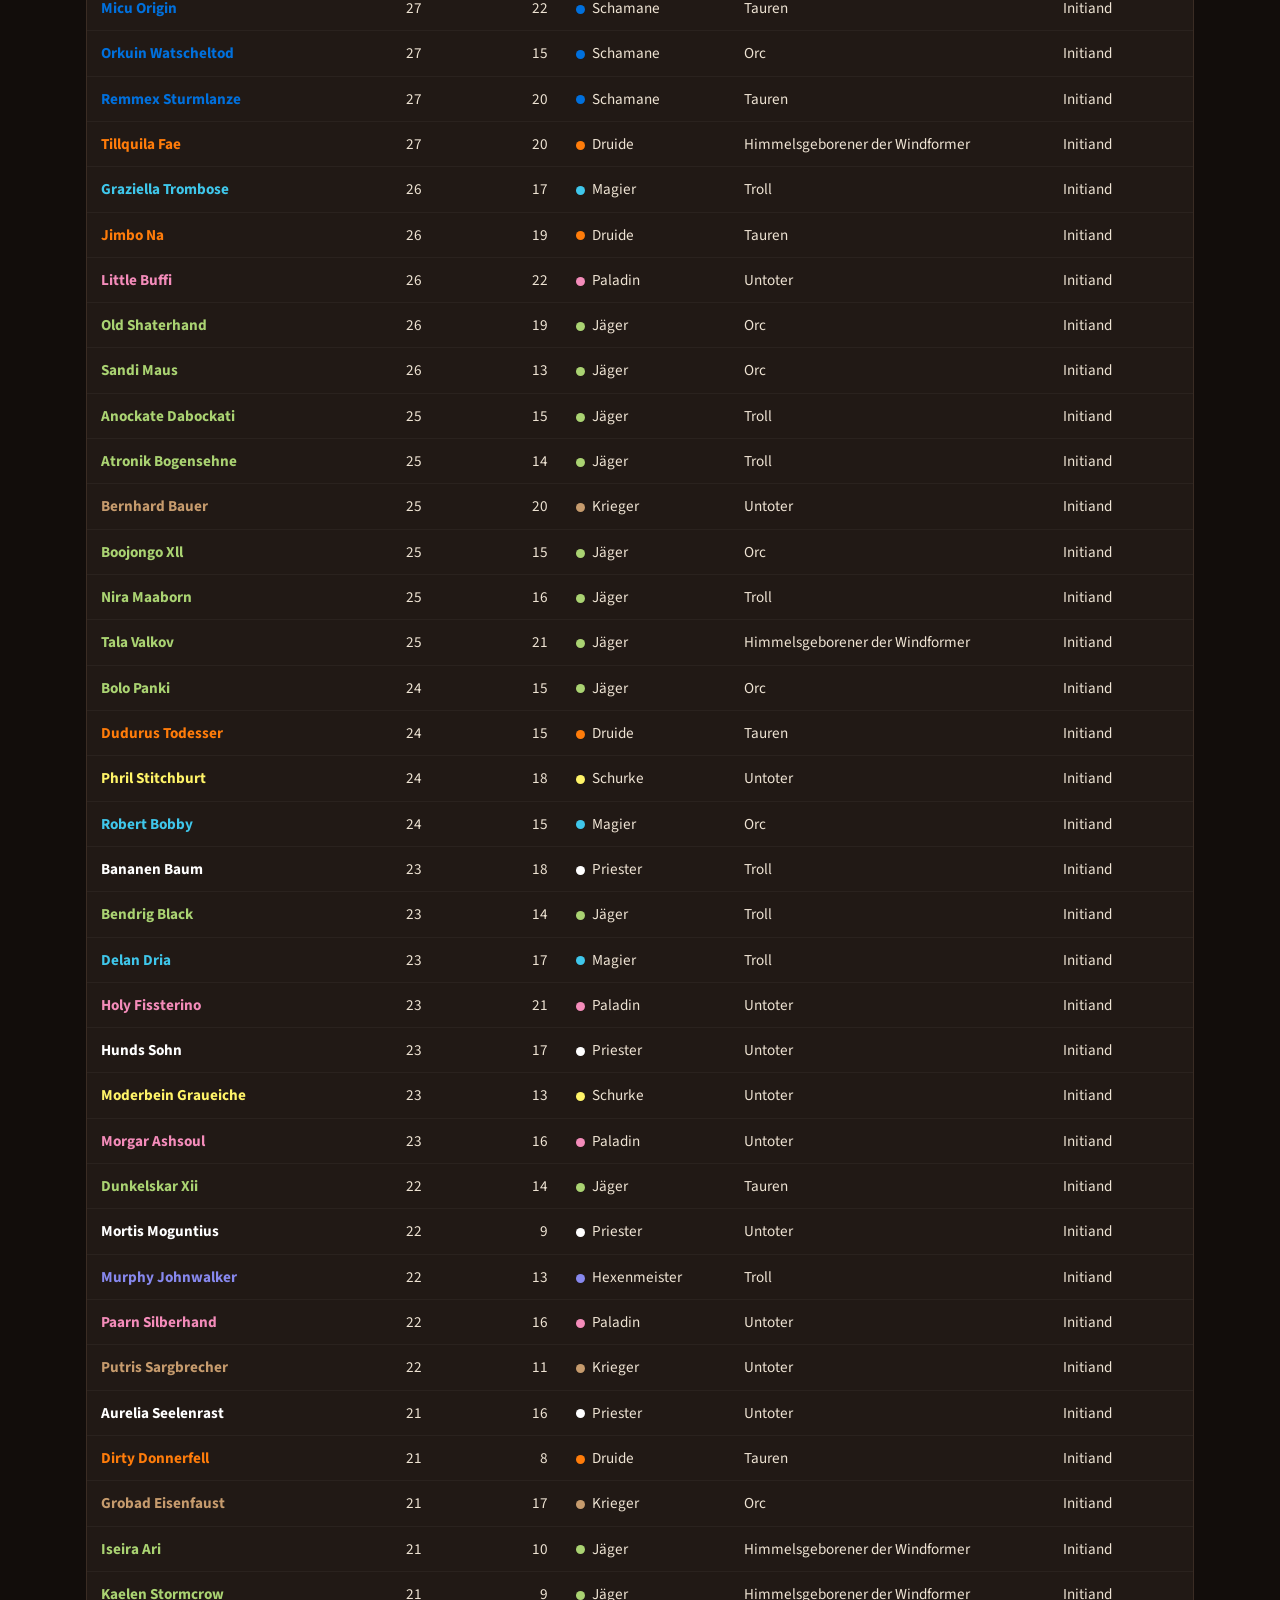
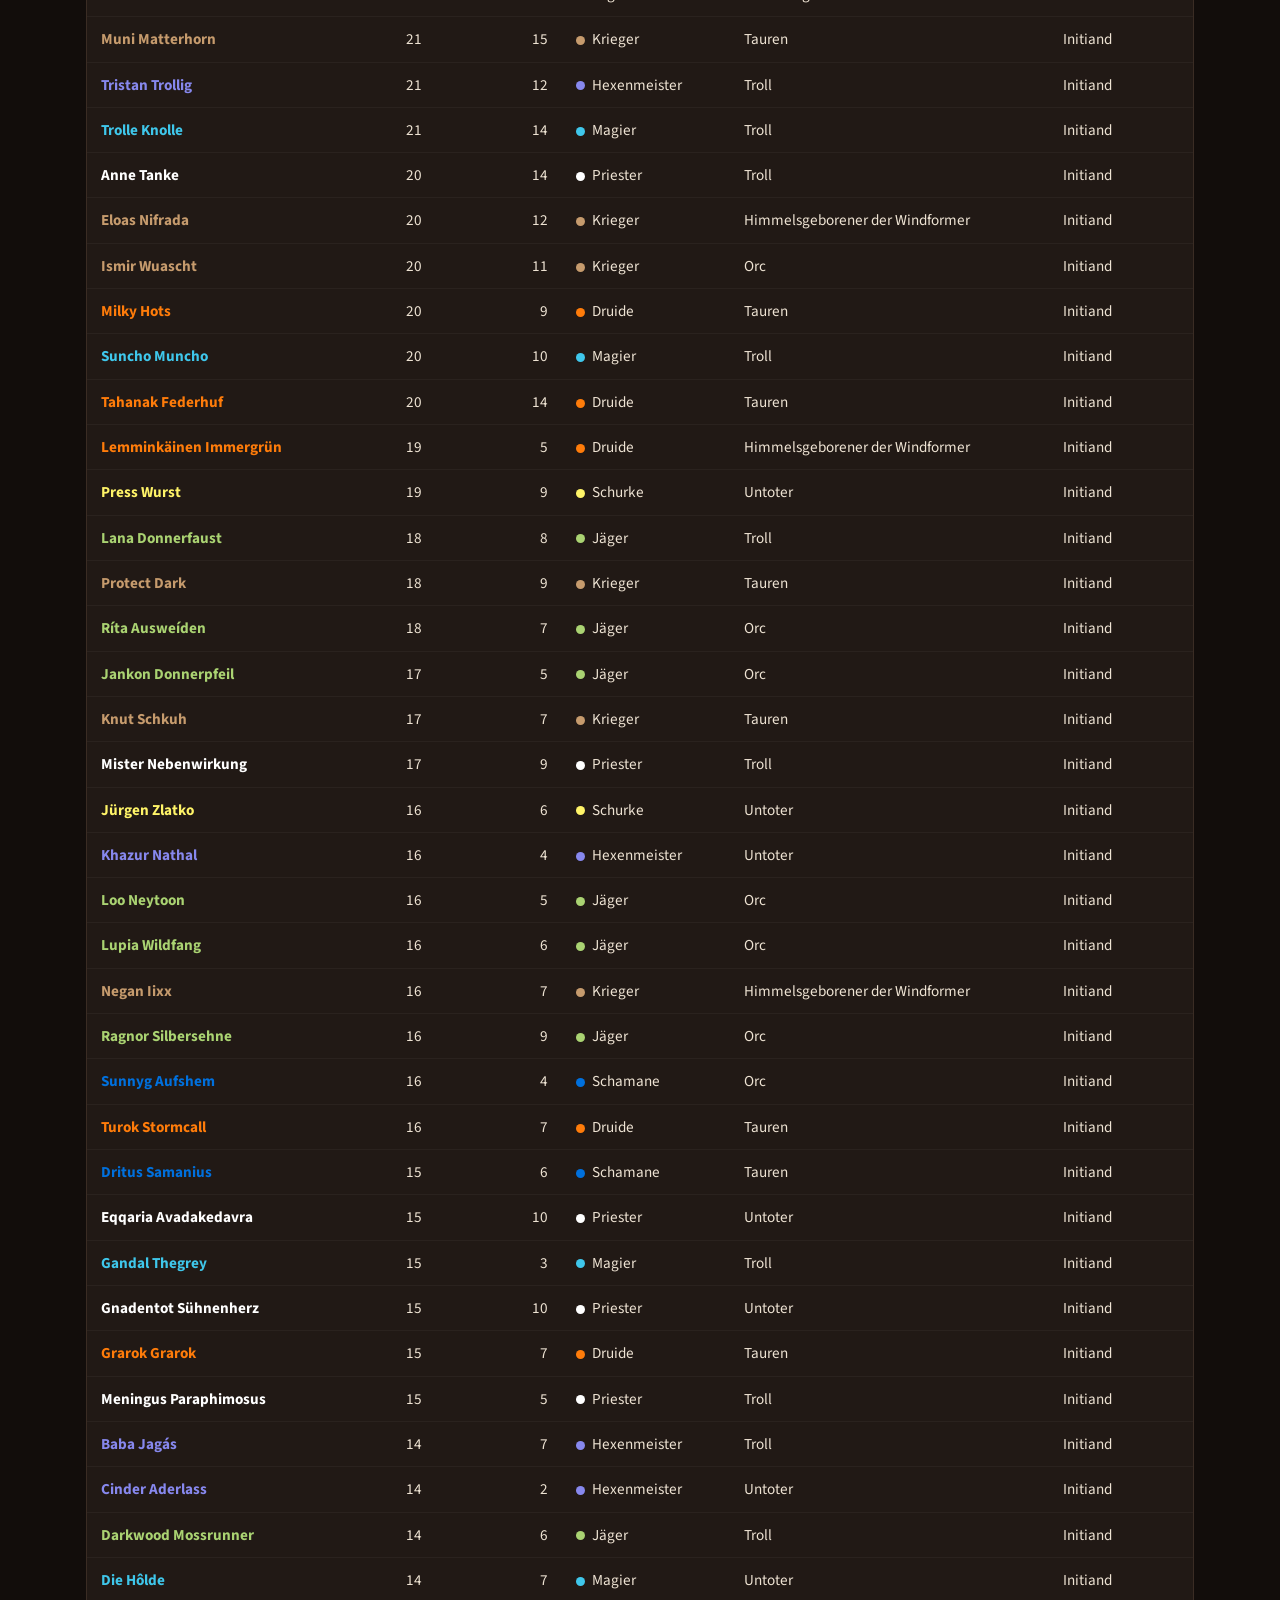
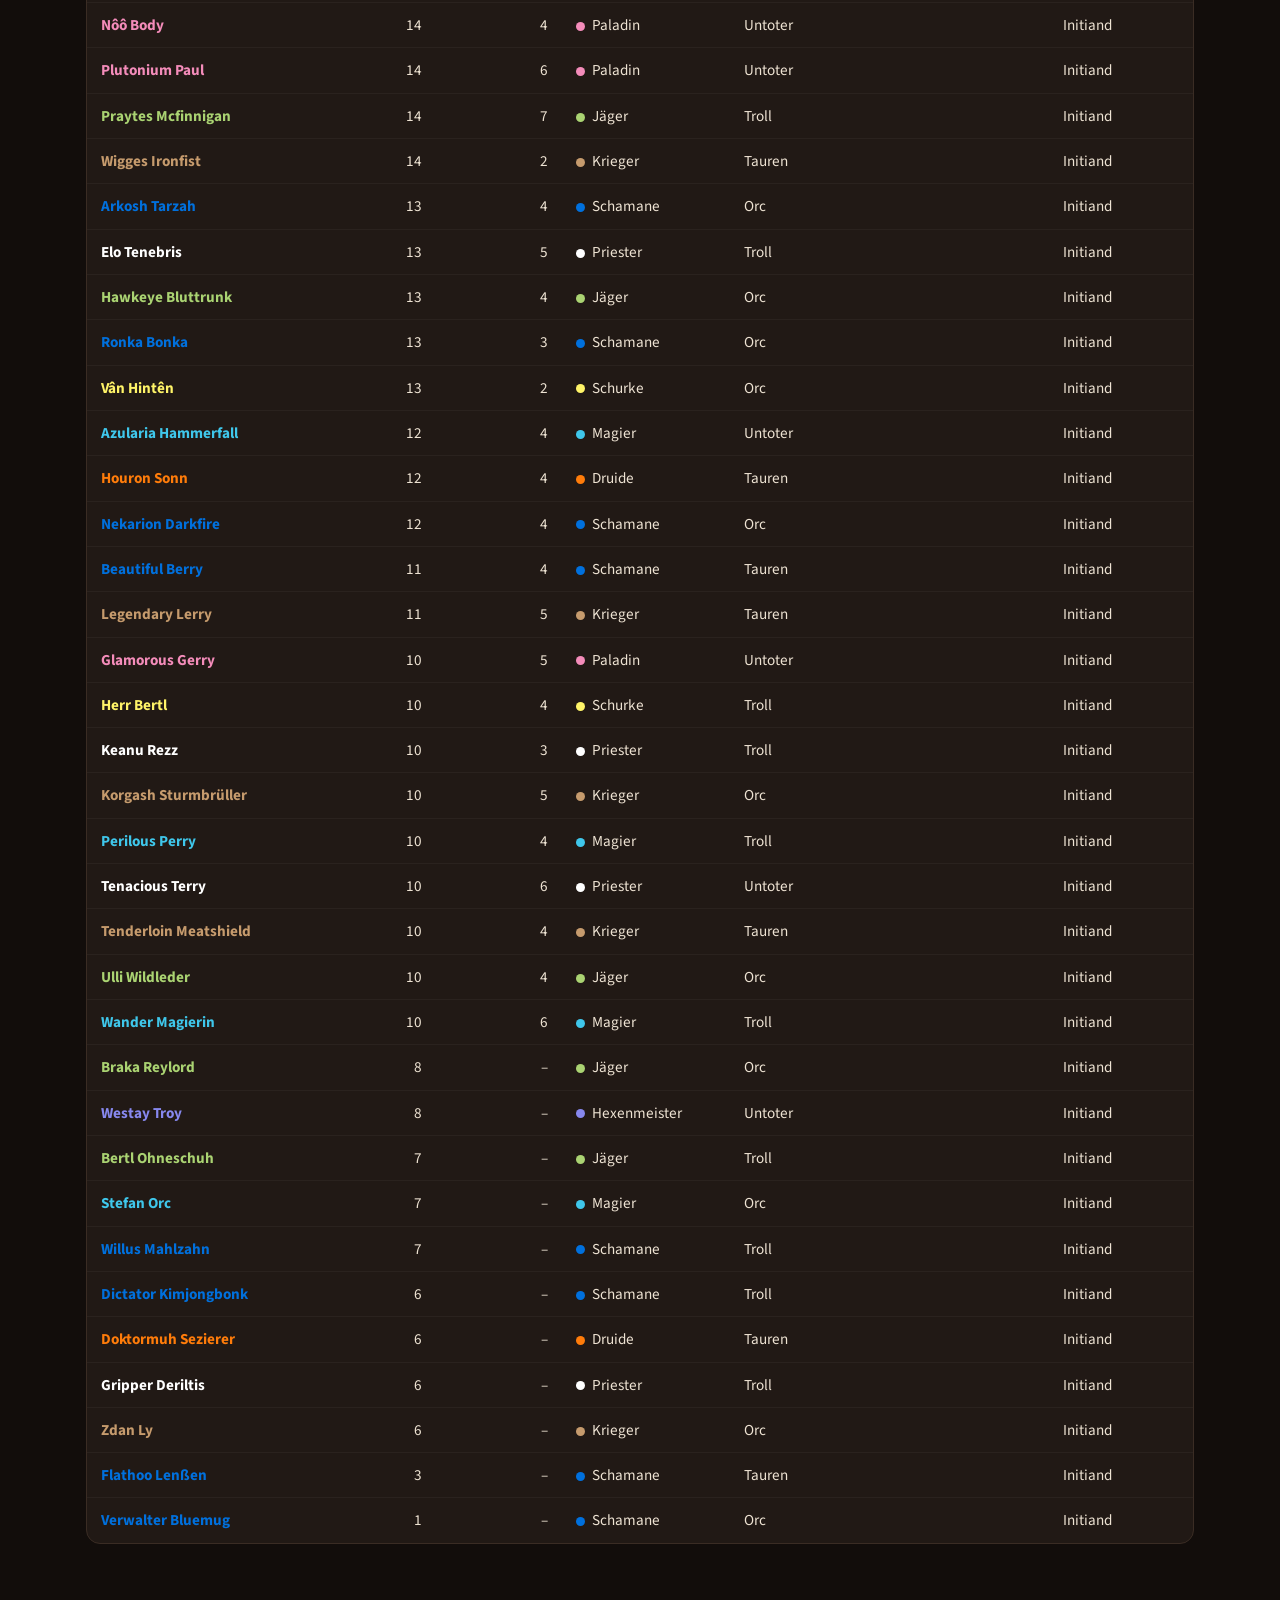
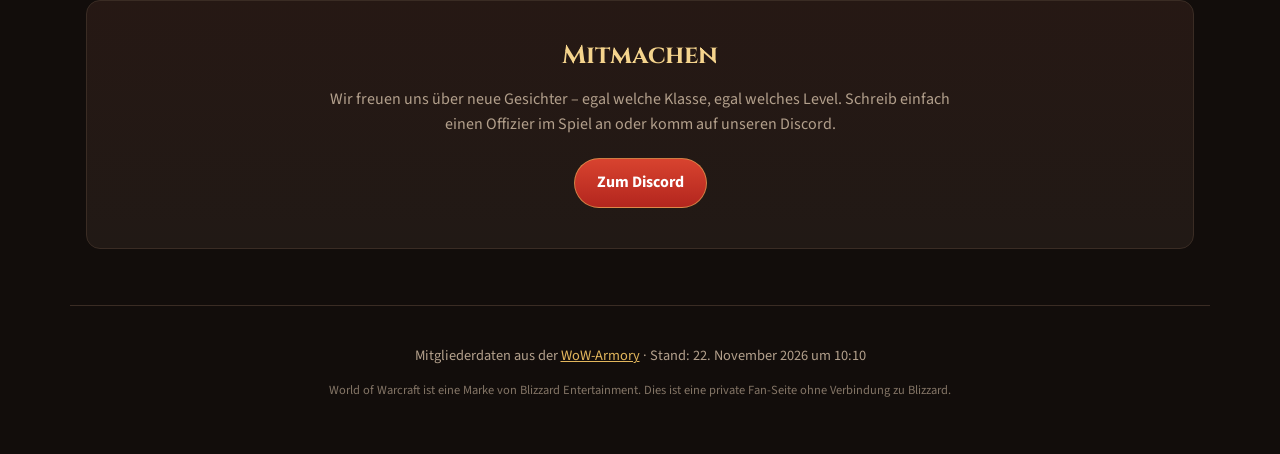
==== commit c5331af3: "Gildenbank: Addon, Import und neuer Bereich auf der Homepage - WoW-Addon DonnerbalkenBank liest Bank" ====
--- a/index.html
+++ b/index.html
@@ -17,6 +17,7 @@
       <a href="#ueber">Über uns</a>
       <a href="#statistik">Statistik</a>
       <a href="#mitglieder">Mitglieder</a>
+      <a href="#gildenbank" id="nav-bank" hidden>Gildenbank</a>
       <a href="#beitreten">Beitreten</a>
     </nav>
   </header>
@@ -99,6 +100,18 @@
       </div>
     </section>
 
+    <section id="gildenbank" class="wrap" hidden>
+      <h2 class="section-title">Gildenbank</h2>
+      <div class="bank-summary" id="bank-summary"></div>
+      <div class="bank-sources" id="bank-sources" role="tablist" aria-label="Lagerort"></div>
+      <div class="filters">
+        <input type="search" id="b-search" placeholder="Gegenstand suchen …" aria-label="Gegenstand suchen">
+        <select id="b-quality" aria-label="Qualität"><option value="">Alle Qualitäten</option></select>
+      </div>
+      <p class="count" id="b-count"></p>
+      <div class="bank-grid" id="bank-items"></div>
+    </section>
+
     <section id="beitreten" class="wrap">
       <div class="card join">
         <h2>Mitmachen</h2>
@@ -115,6 +128,7 @@
 
   <script src="config.js"></script>
   <script src="data/roster.js"></script>
+  <script src="data/bank.js"></script>
   <script src="app.js"></script>
 </body>
 </html>
--- a/style.css
+++ b/style.css
@@ -126,6 +126,23 @@
 .dot { display: inline-block; width: 9px; height: 9px; border-radius: 50%; margin-right: 7px; vertical-align: middle; }
 .rank-0, .rank-1 { color: var(--gold); font-weight: 600; }
 
+/* Gildenbank */
+.bank-summary { display: flex; flex-wrap: wrap; justify-content: center; gap: 12px; margin-bottom: 18px; }
+.bank-summary .kpi { flex: 0 1 220px; min-width: 140px; text-align: center; }
+.bank-summary .kpi b { font-size: 1.25rem; }
+.bank-summary .kpi.money b { font-family: var(--body); font-weight: 700; }
+.gold { color: #ffd700; } .silver { color: #c7c7cf; } .copper { color: #d0804a; }
+.bank-sources { display: flex; flex-wrap: wrap; gap: 8px; margin-bottom: 12px; }
+.bank-sources button { background: var(--card); color: var(--text); border: 1px solid var(--line); border-radius: 999px; padding: 7px 14px; font: inherit; font-weight: 600; cursor: pointer; }
+.bank-sources button[aria-selected="true"] { border-color: var(--gold); color: var(--gold-2); background: #e2b65c1a; }
+.bank-grid { display: grid; grid-template-columns: repeat(auto-fill, minmax(250px, 1fr)); gap: 8px; }
+.bank-item { display: flex; align-items: baseline; justify-content: space-between; gap: 10px; background: var(--card); border: 1px solid var(--line); border-radius: 10px; padding: 9px 12px; min-width: 0; }
+.bank-item .nm { display: flex; flex-direction: column; min-width: 0; line-height: 1.3; }
+.bank-item .nm b { white-space: nowrap; overflow: hidden; text-overflow: ellipsis; }
+.bank-item .nm small { color: var(--muted); white-space: nowrap; overflow: hidden; text-overflow: ellipsis; }
+.bank-item .qty { font-family: var(--head); color: var(--gold-2); white-space: nowrap; }
+.bank-empty { grid-column: 1 / -1; text-align: center; color: var(--muted); padding: 24px; }
+
 .join { text-align: center; padding: 40px 24px; background: linear-gradient(180deg, #3a151033, transparent), var(--card); }
 .join p { max-width: 620px; margin: 0 auto 20px; color: var(--muted); }
 
@@ -138,7 +155,9 @@
 }
 @media (max-width: 560px) {
   .nav { padding: 10px 16px; }
-  .nav nav { gap: 12px; }
+  .nav nav { gap: 14px; flex-wrap: nowrap; overflow-x: auto; scrollbar-width: none; min-width: 0; }
+  .nav nav a { white-space: nowrap; }
+  .bank-summary .kpi { flex: 1 1 140px; }
   .nav nav a { font-size: .85rem; }
   .brand span:last-child { display: none; }
   .hero { padding: 60px 16px 50px; }
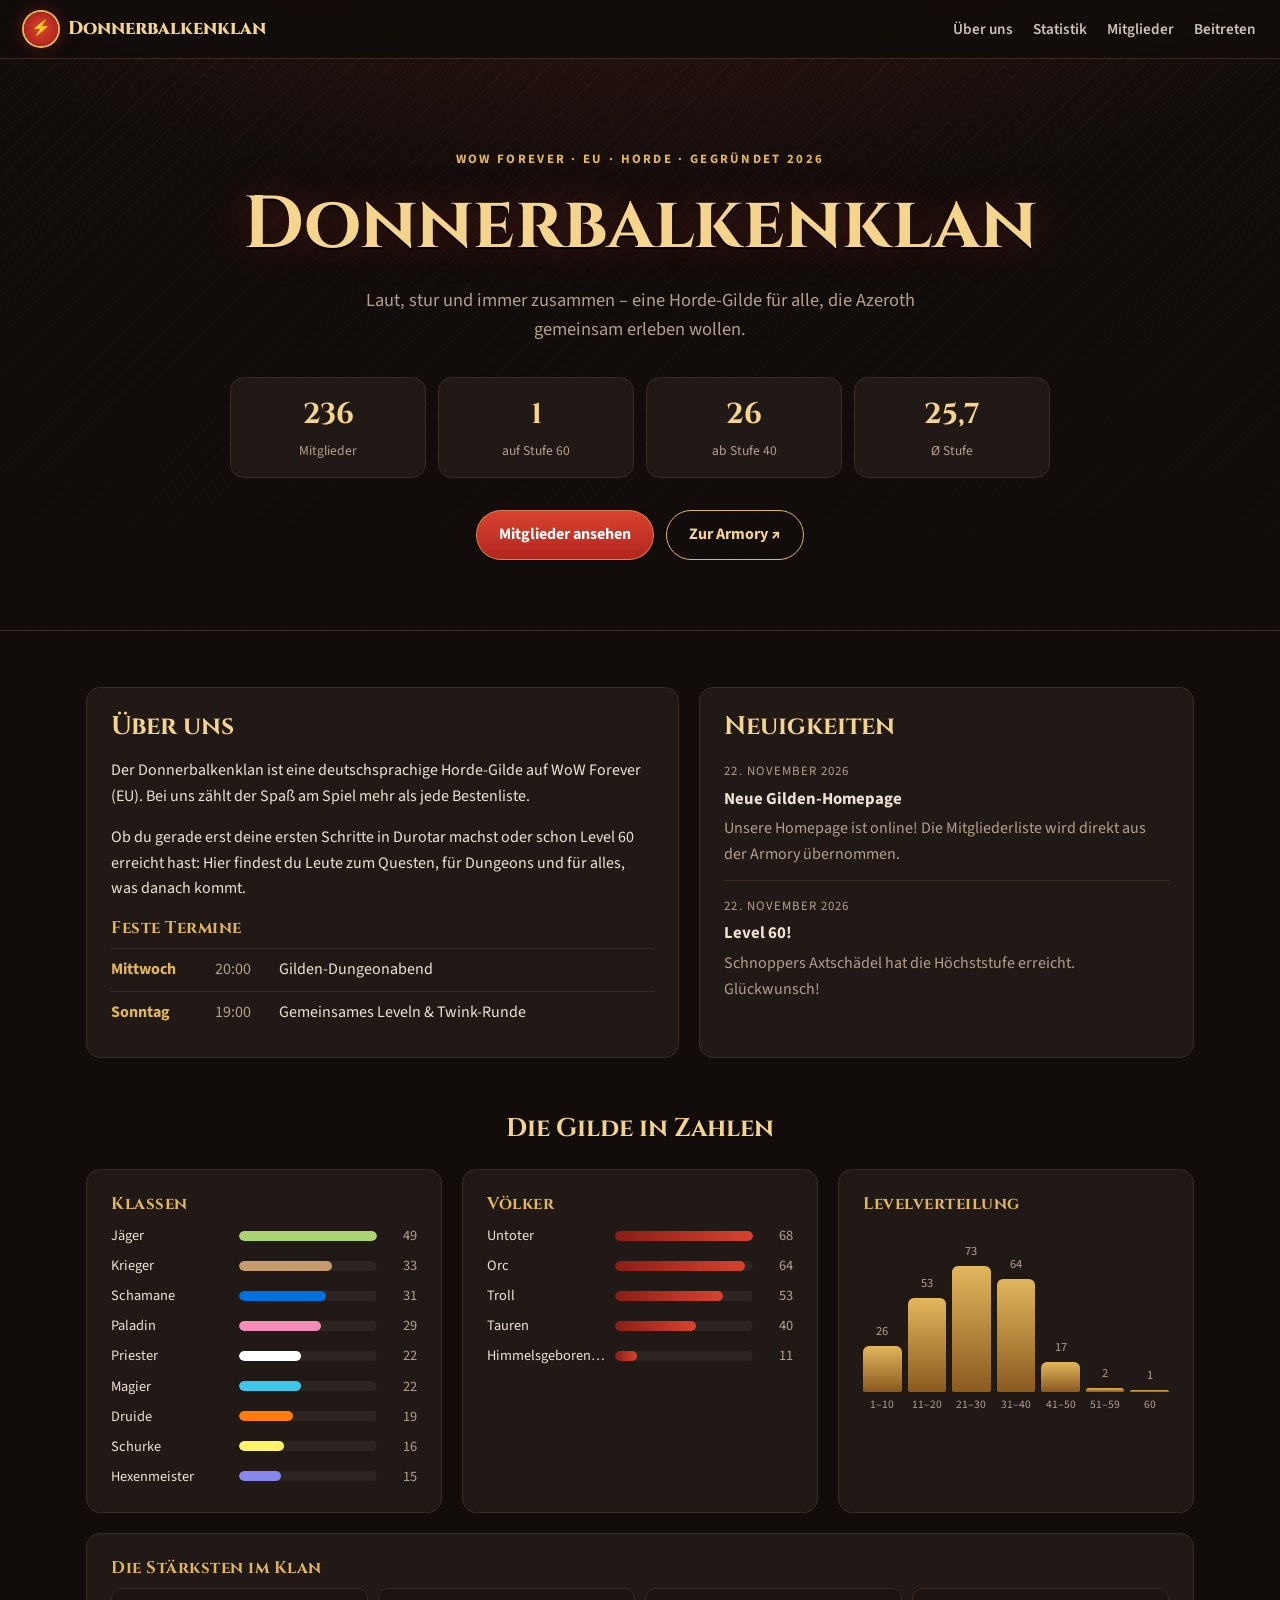
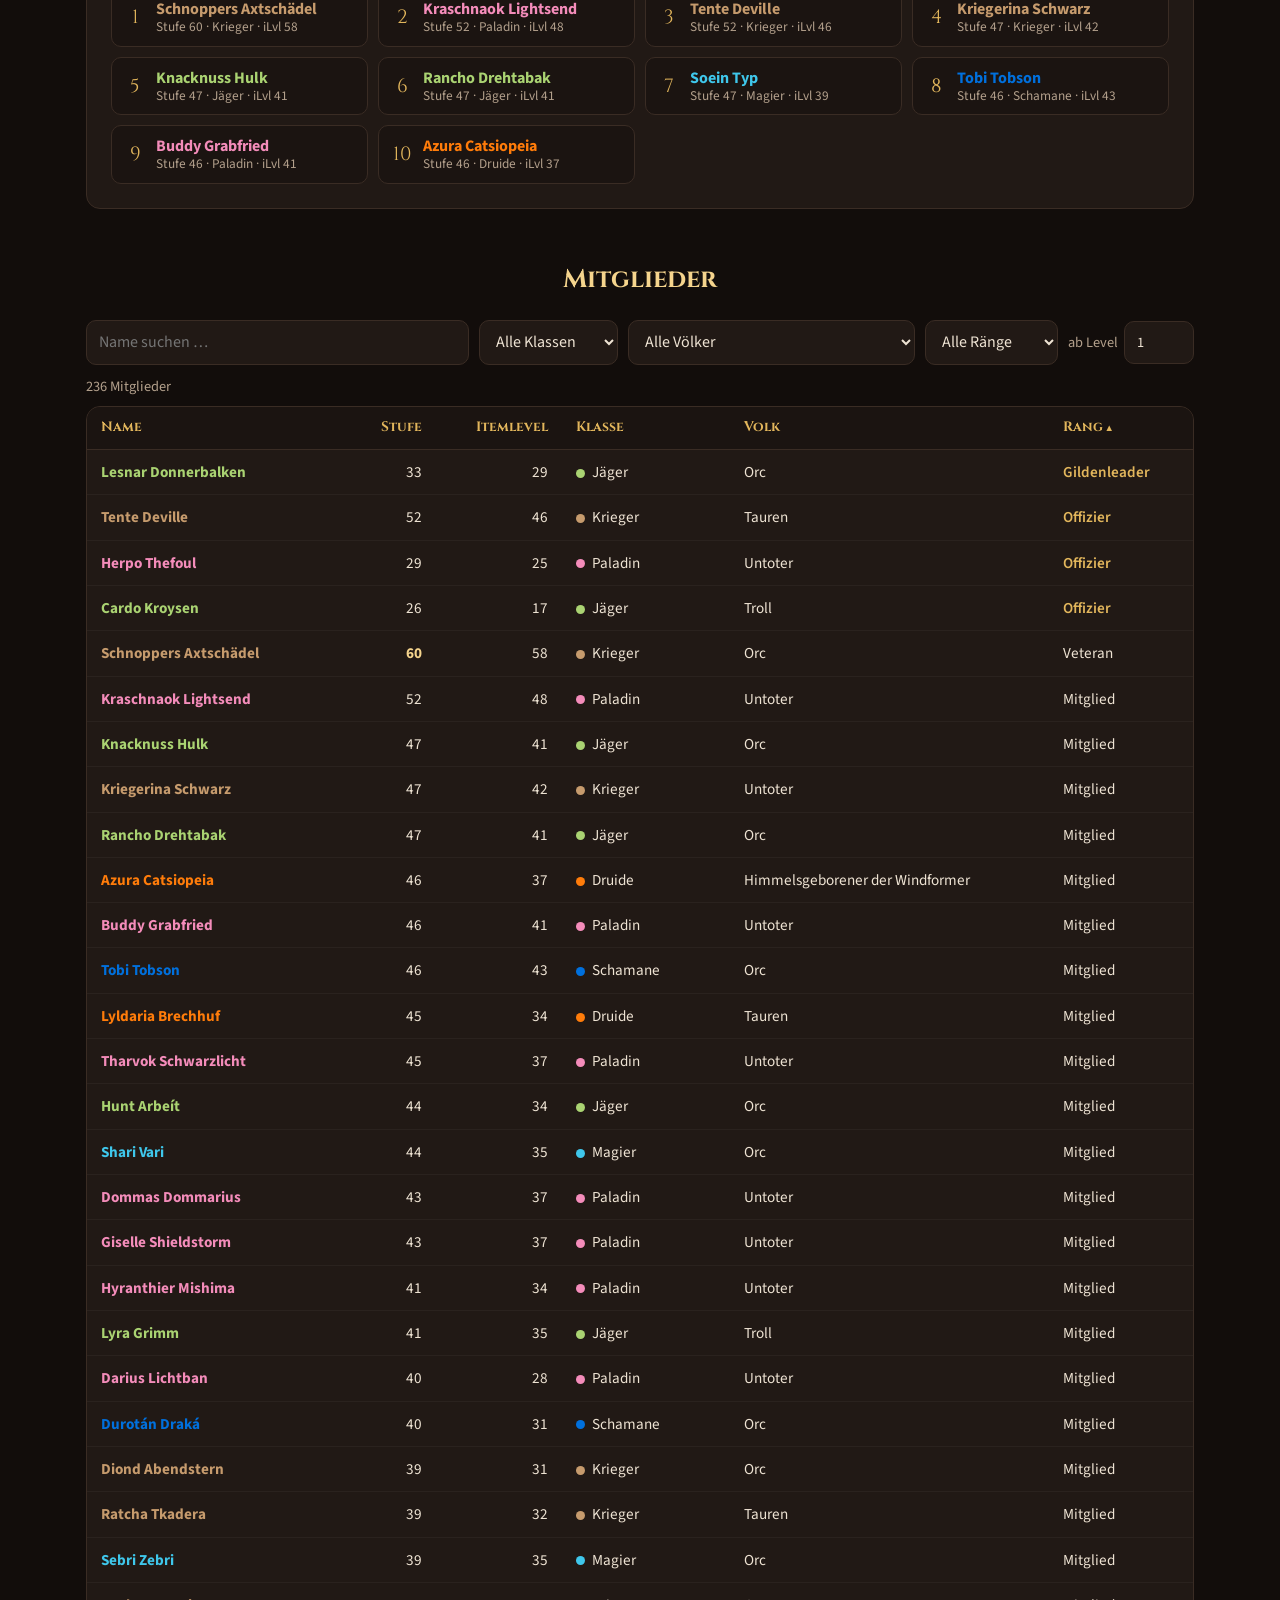
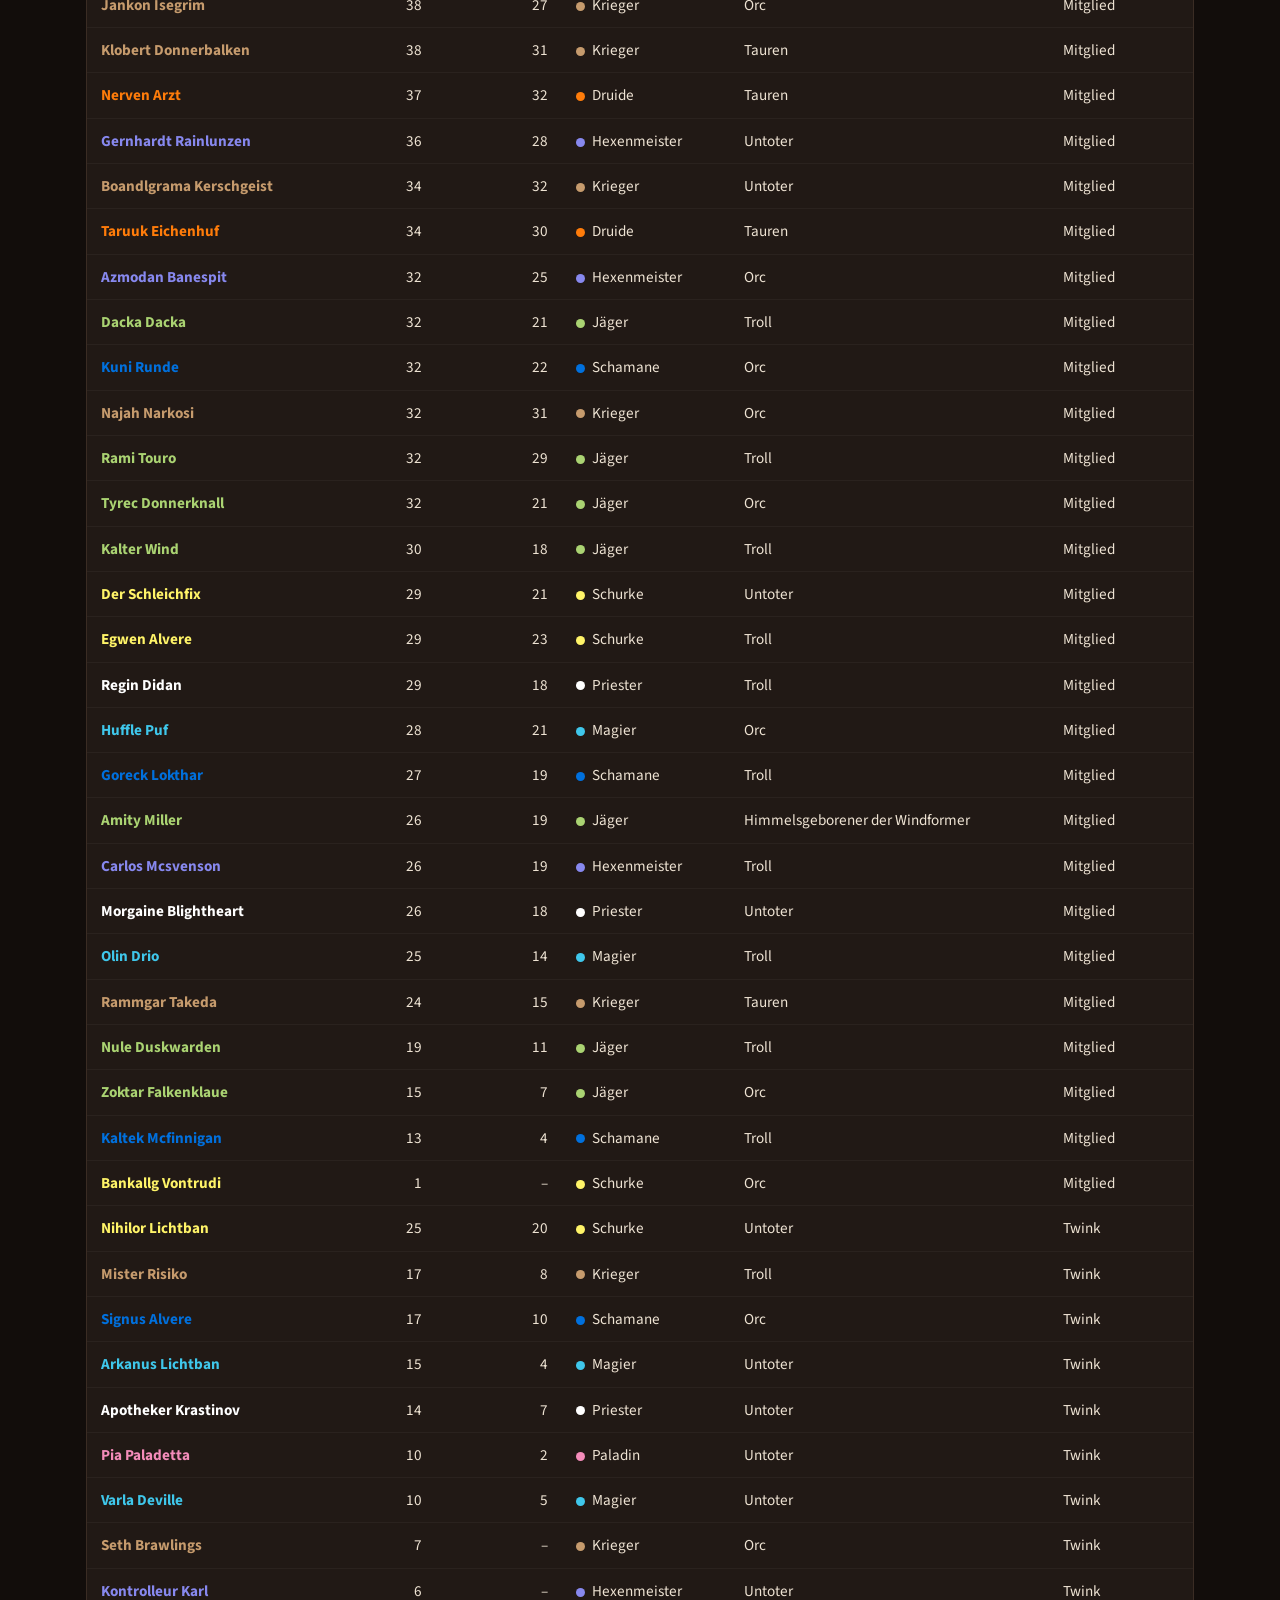
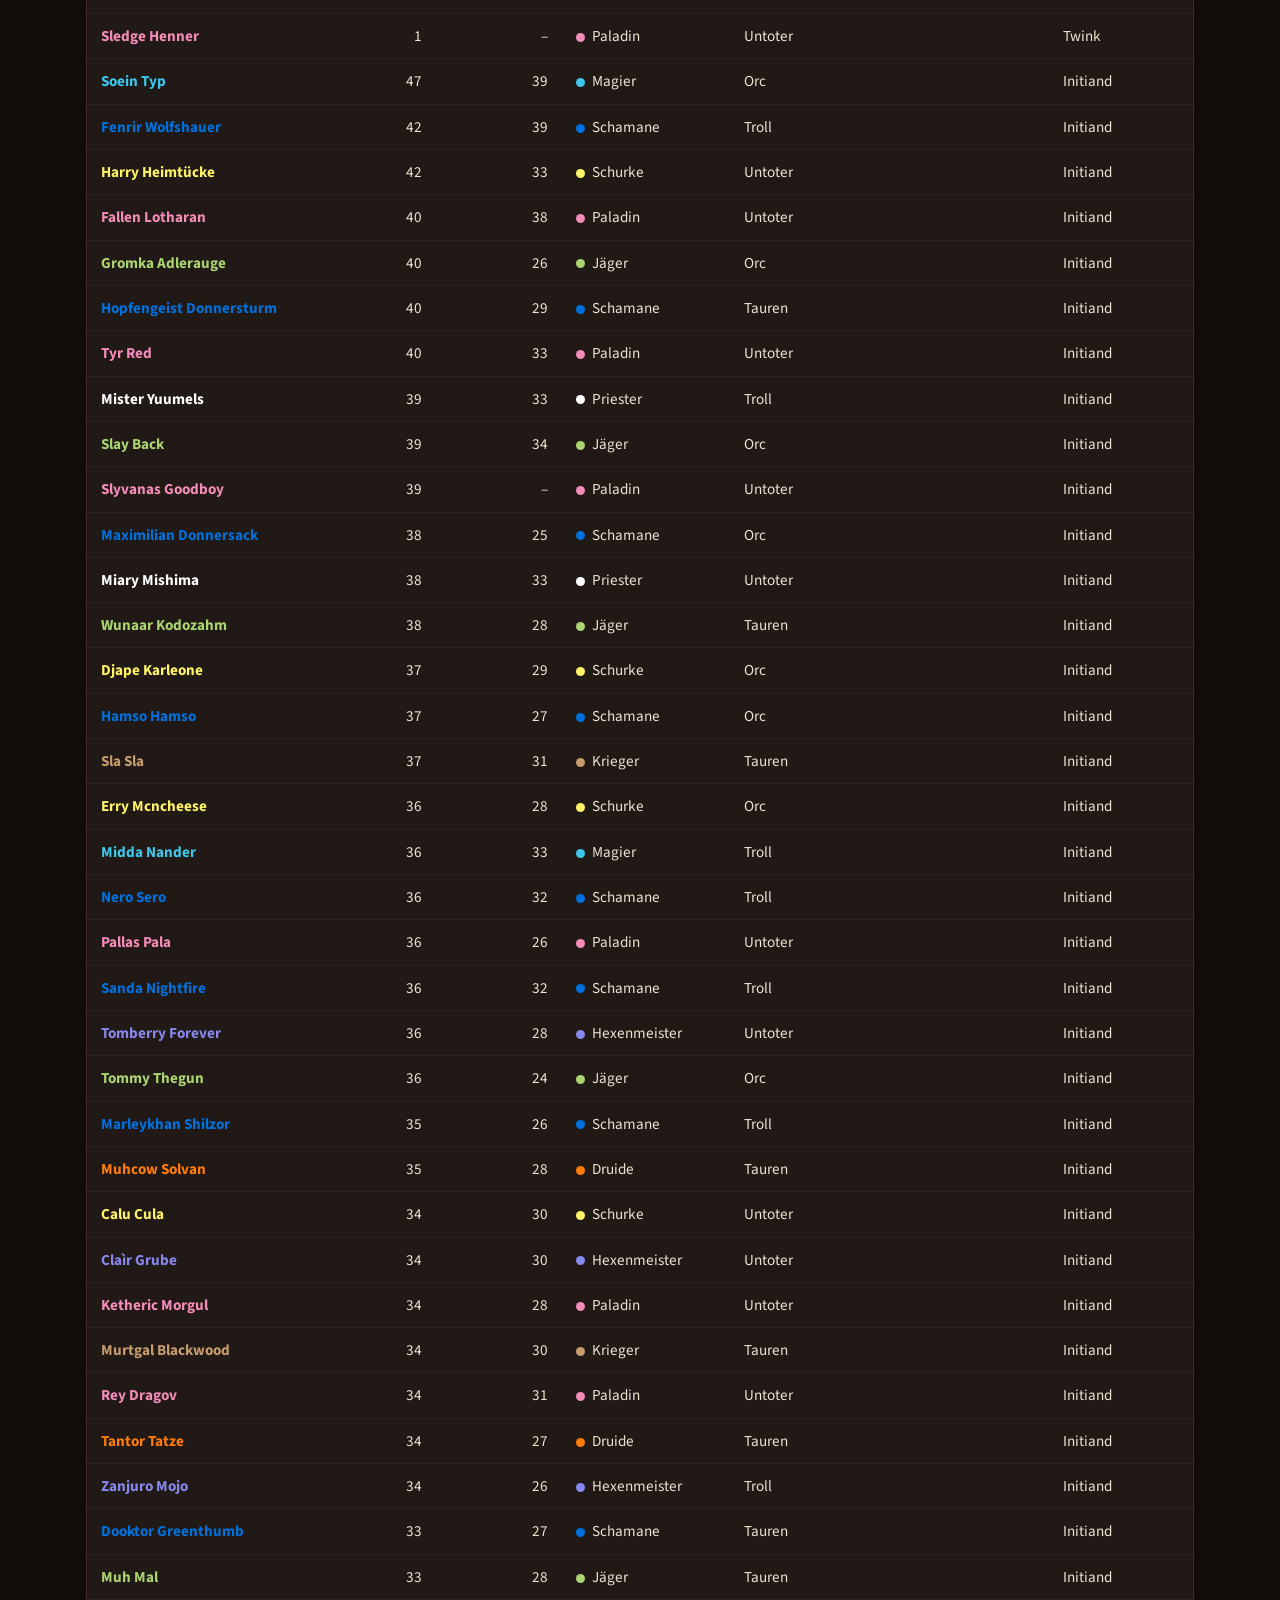
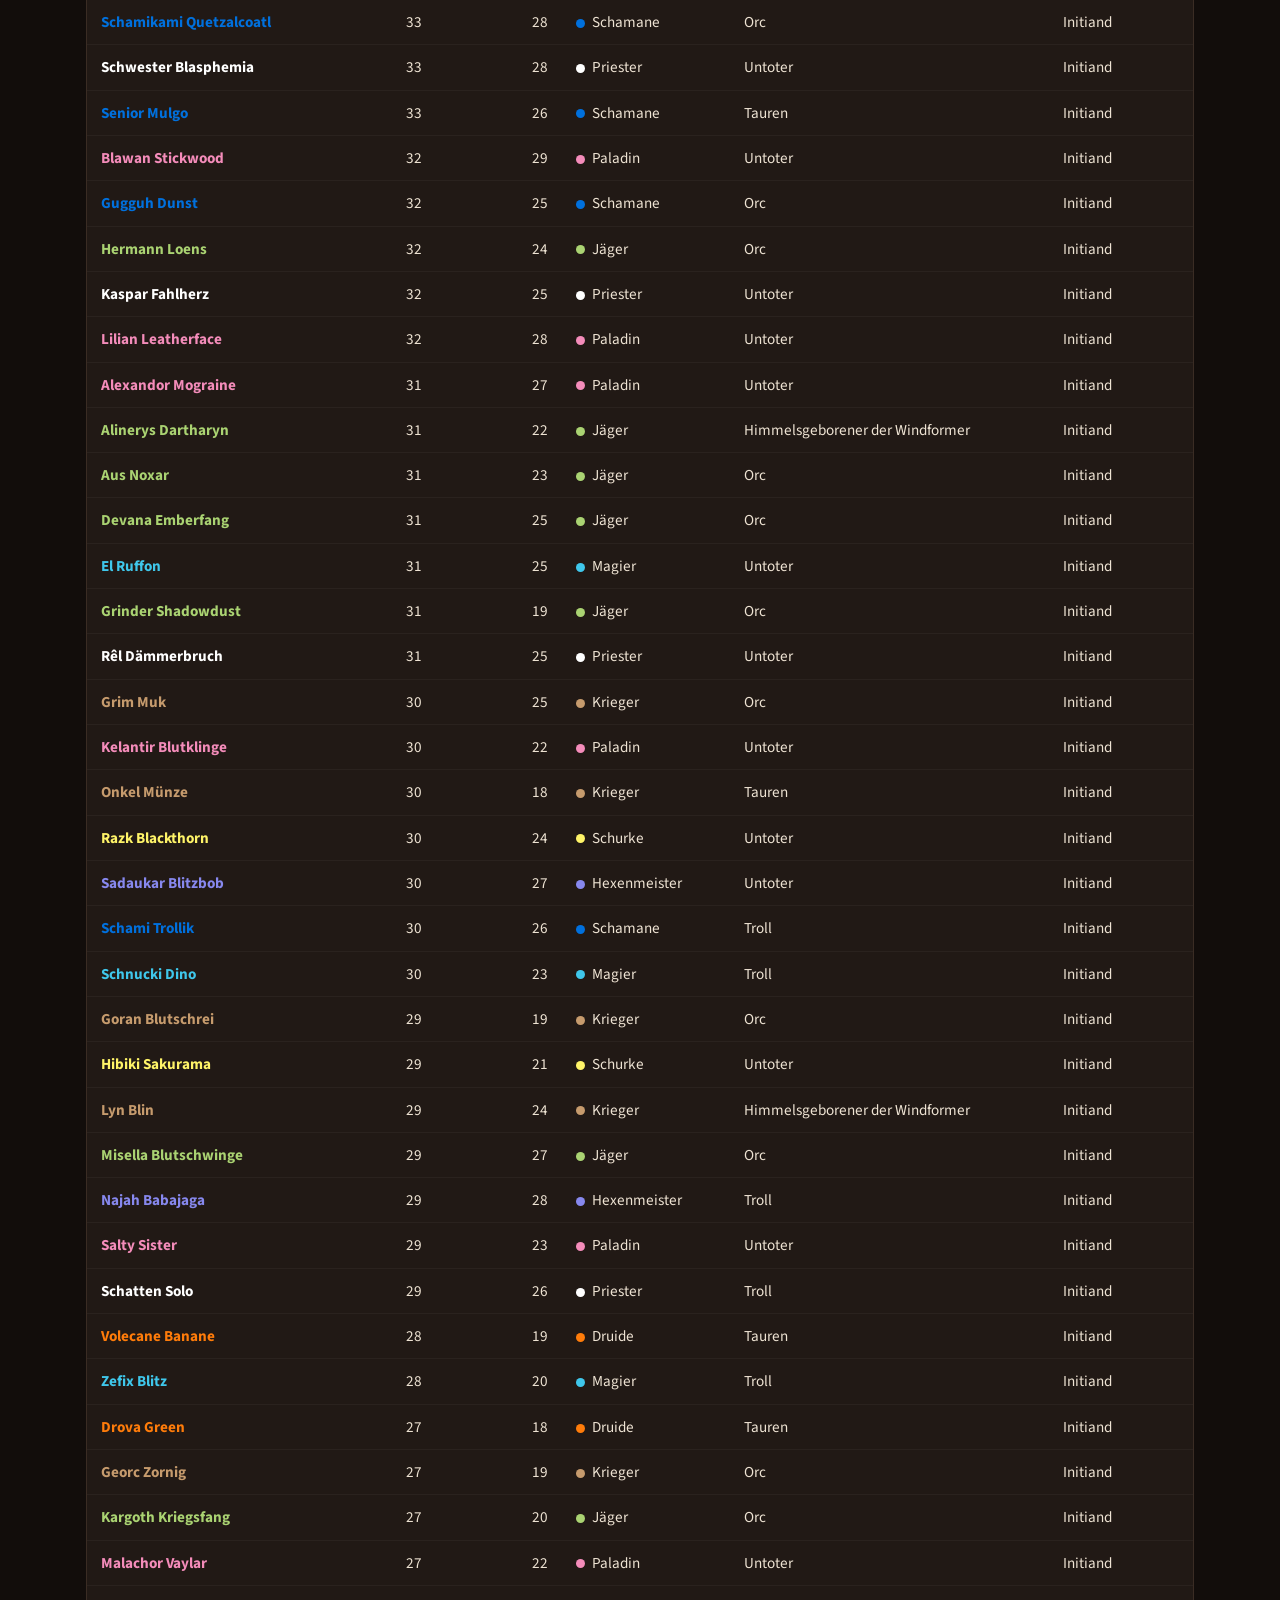
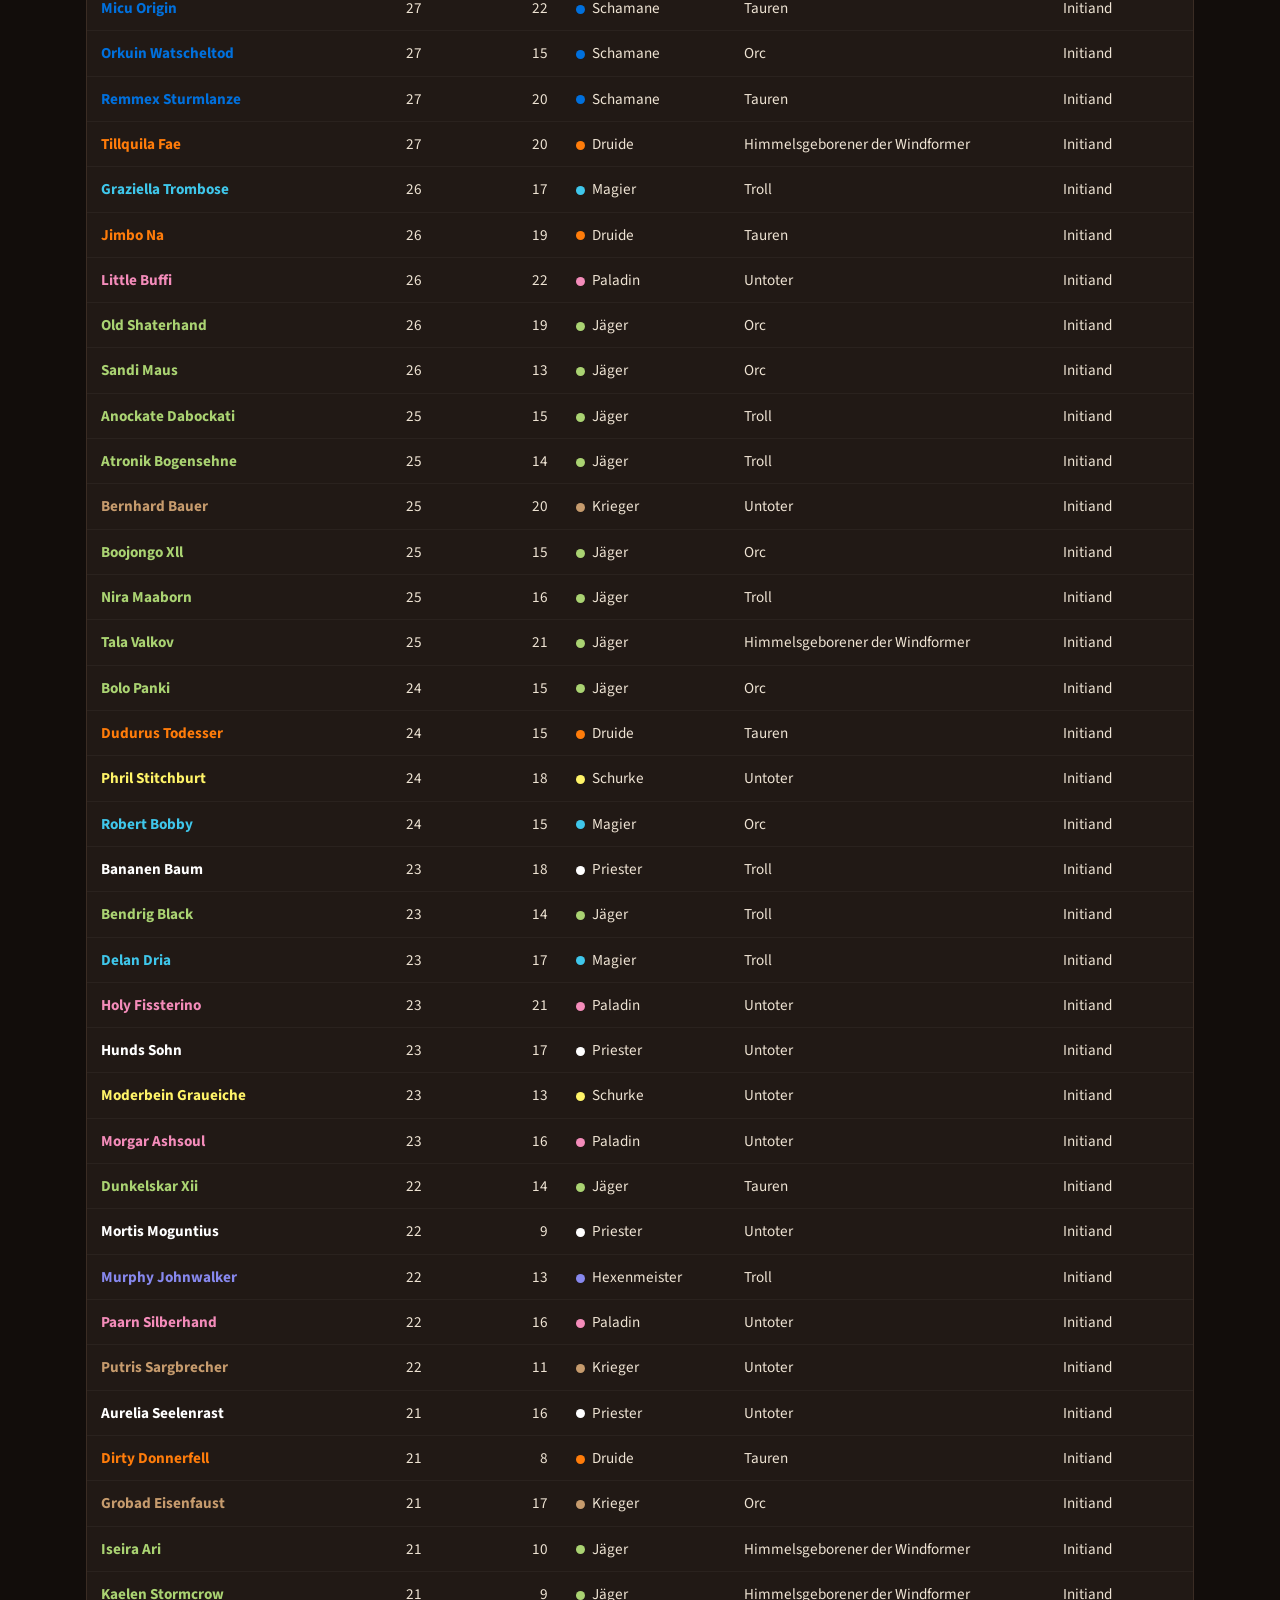
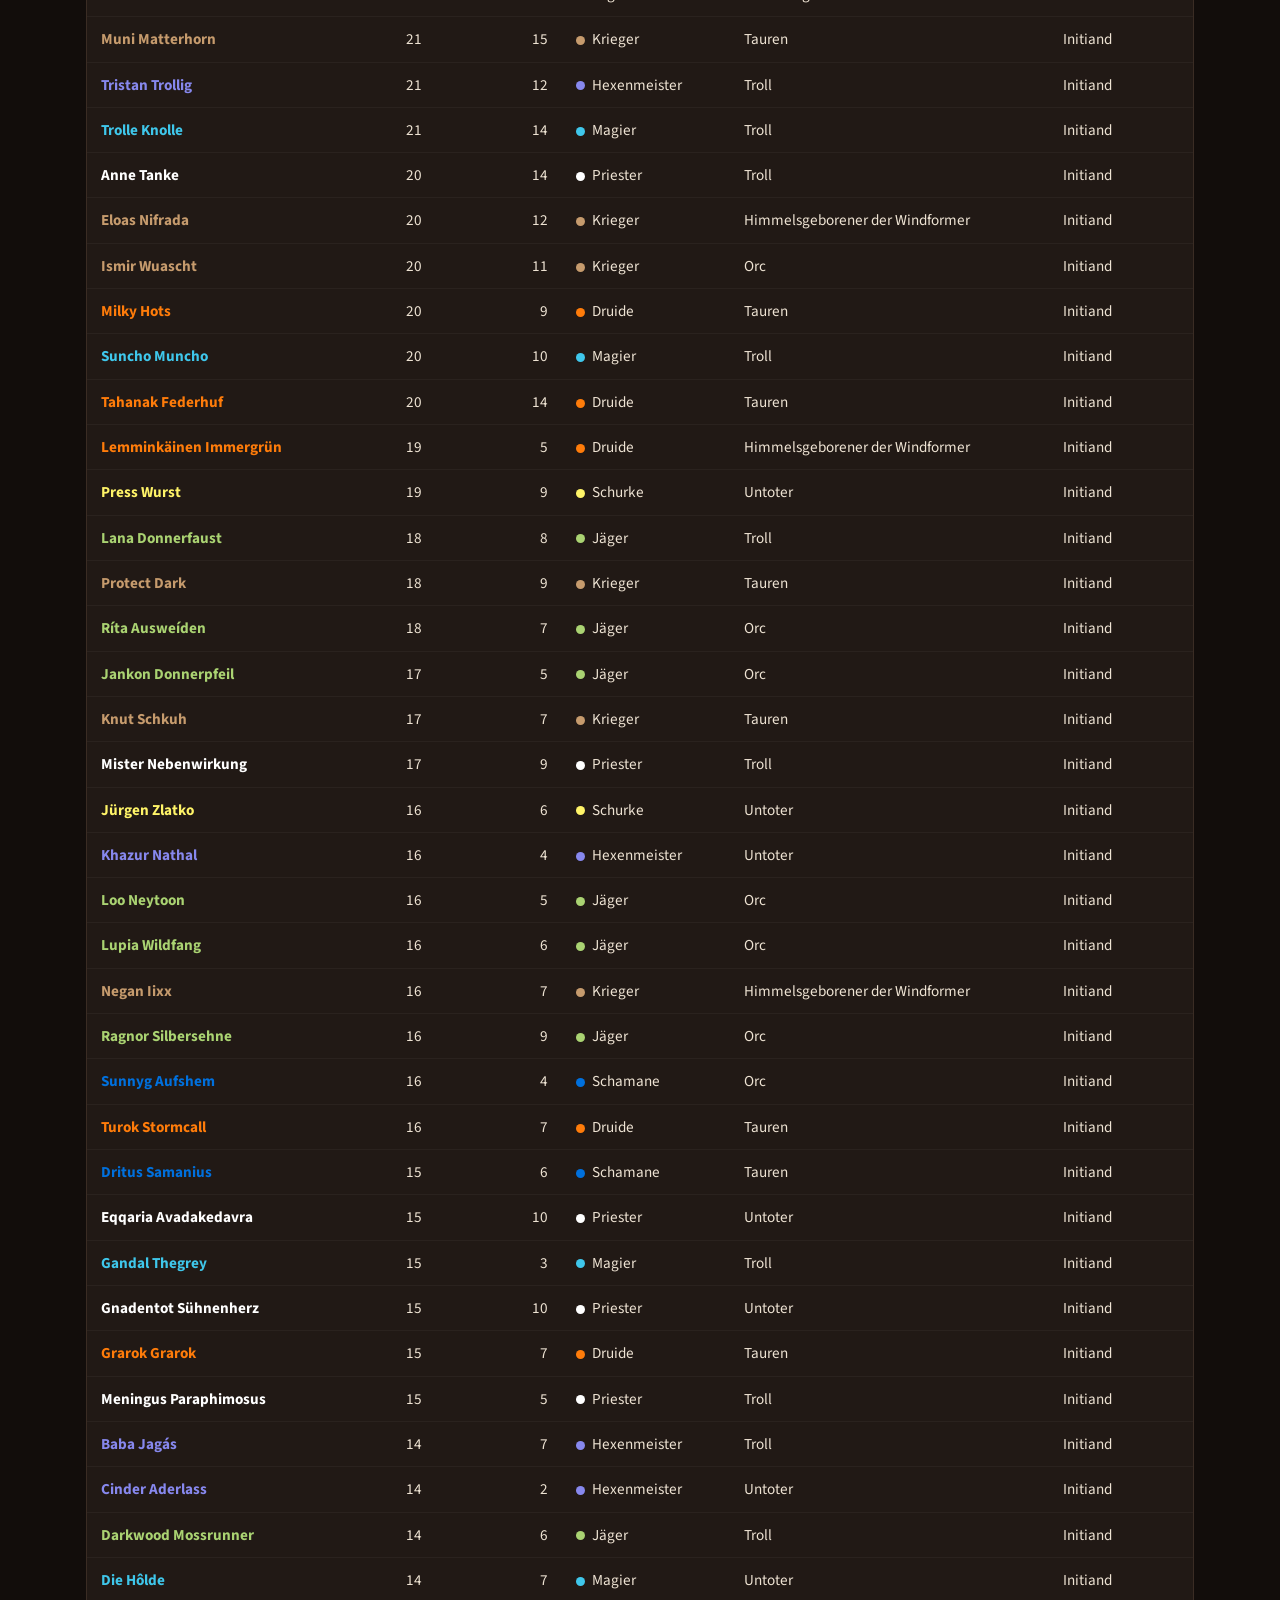
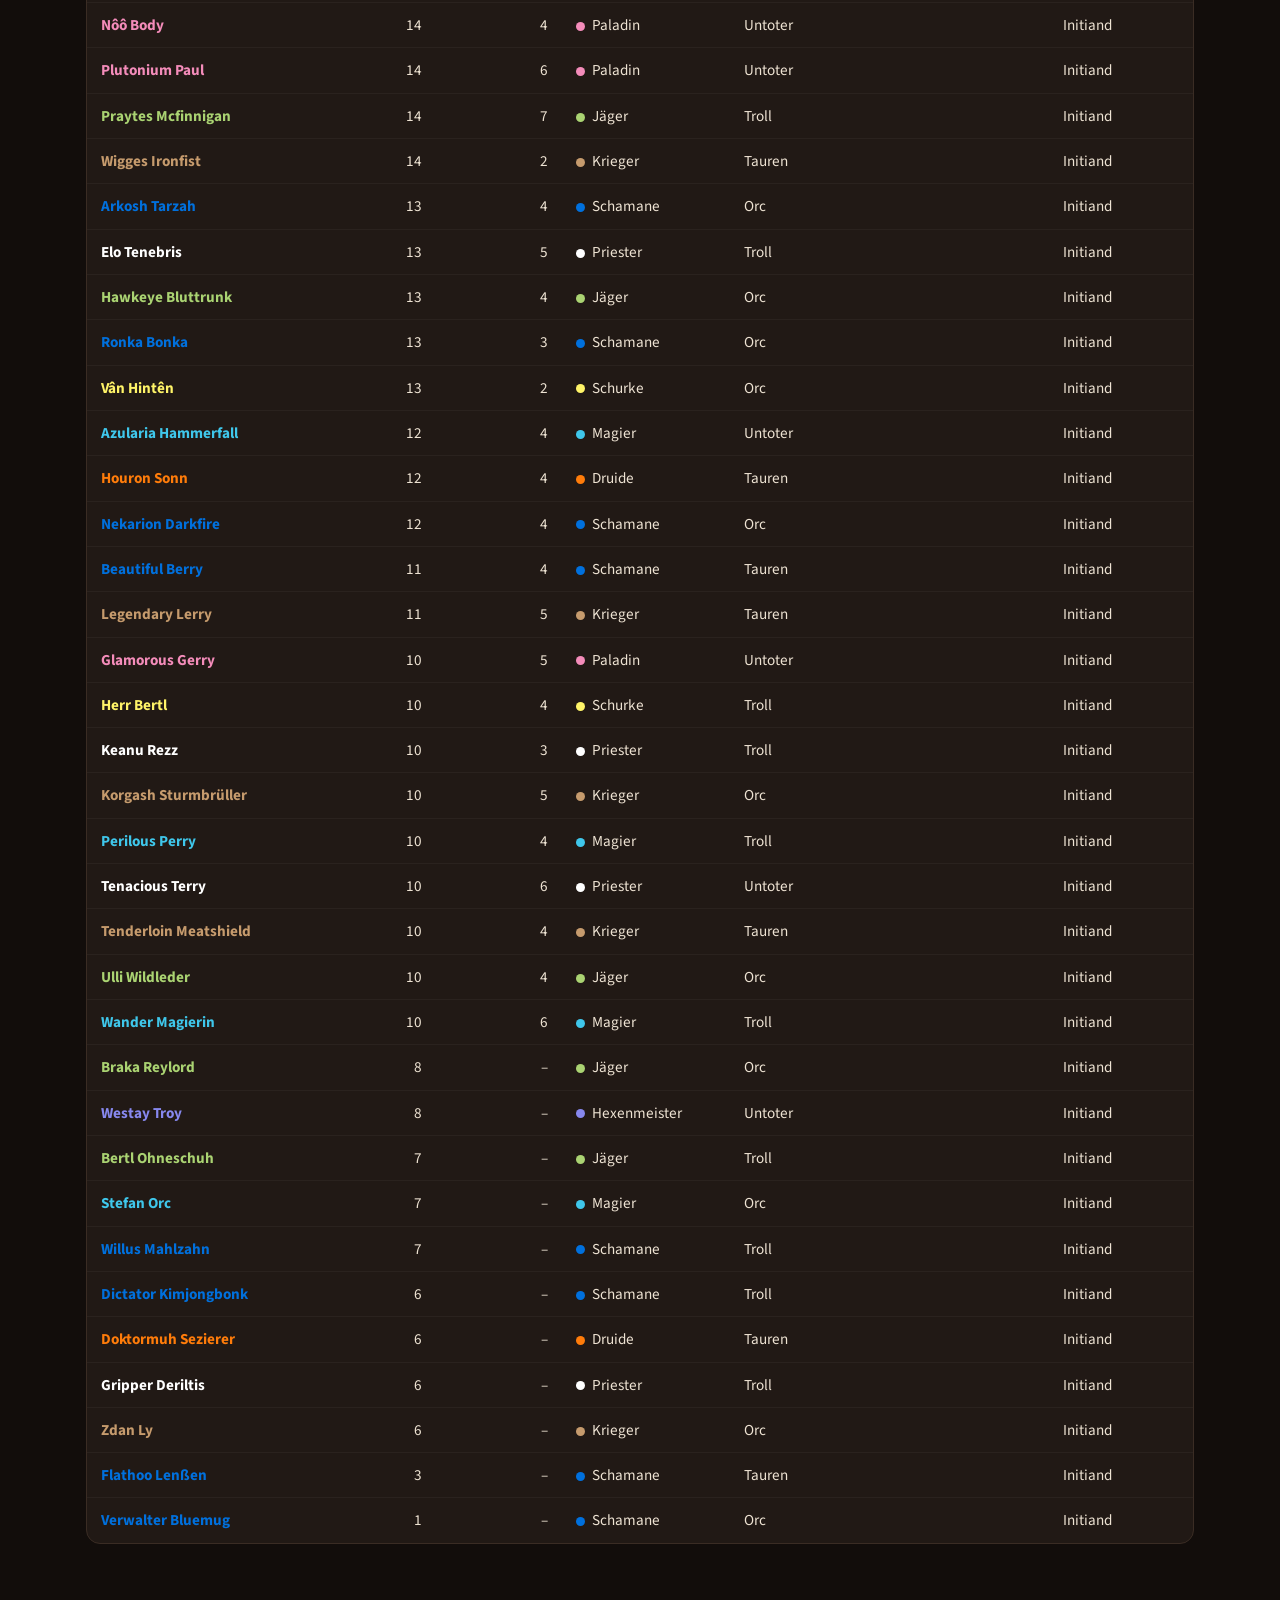
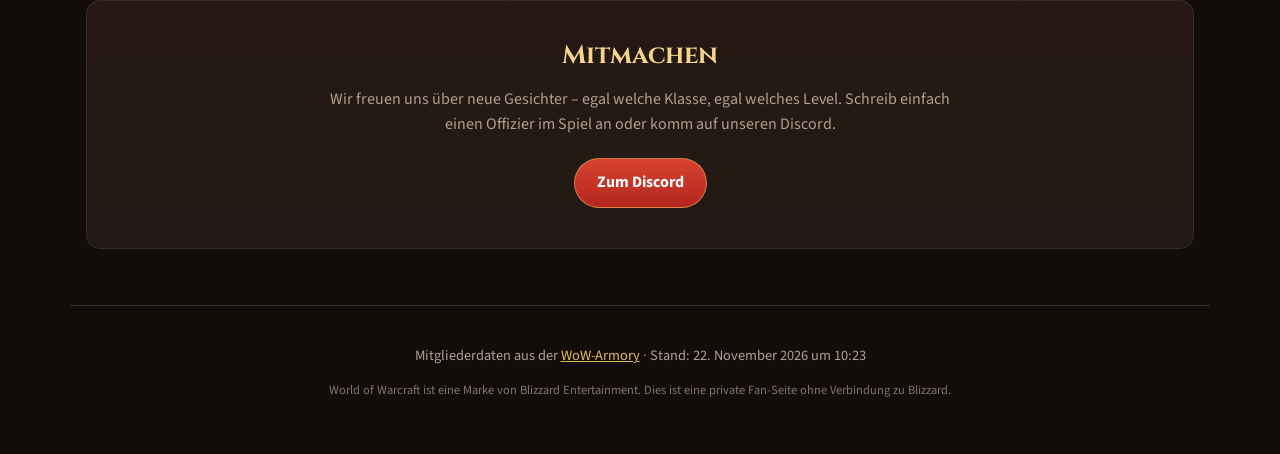
==== commit 96223b11: "Gildenbank: Lagerdauer pro Gegenstand anzeigen - Addon 1.1 merkt sich pro Bank-Charakter/Gildenbank," ====
--- a/index.html
+++ b/index.html
@@ -107,6 +107,13 @@
       <div class="filters">
         <input type="search" id="b-search" placeholder="Gegenstand suchen …" aria-label="Gegenstand suchen">
         <select id="b-quality" aria-label="Qualität"><option value="">Alle Qualitäten</option></select>
+        <select id="b-sort" aria-label="Sortierung">
+          <option value="quality">Nach Qualität</option>
+          <option value="name">Nach Name</option>
+          <option value="oldest">Am längsten gelagert</option>
+          <option value="newest">Zuletzt eingelagert</option>
+          <option value="count">Größte Menge</option>
+        </select>
       </div>
       <p class="count" id="b-count"></p>
       <div class="bank-grid" id="bank-items"></div>
--- a/style.css
+++ b/style.css
@@ -140,7 +140,10 @@
 .bank-item .nm { display: flex; flex-direction: column; min-width: 0; line-height: 1.3; }
 .bank-item .nm b { white-space: nowrap; overflow: hidden; text-overflow: ellipsis; }
 .bank-item .nm small { color: var(--muted); white-space: nowrap; overflow: hidden; text-overflow: ellipsis; }
+.bank-item .side { display: flex; flex-direction: column; align-items: flex-end; line-height: 1.3; flex-shrink: 0; }
 .bank-item .qty { font-family: var(--head); color: var(--gold-2); white-space: nowrap; }
+.bank-item .age { color: var(--muted); font-size: .78rem; white-space: nowrap; cursor: help; }
+.bank-item .age.old { color: #e0894a; }
 .bank-empty { grid-column: 1 / -1; text-align: center; color: var(--muted); padding: 24px; }
 
 .join { text-align: center; padding: 40px 24px; background: linear-gradient(180deg, #3a151033, transparent), var(--card); }
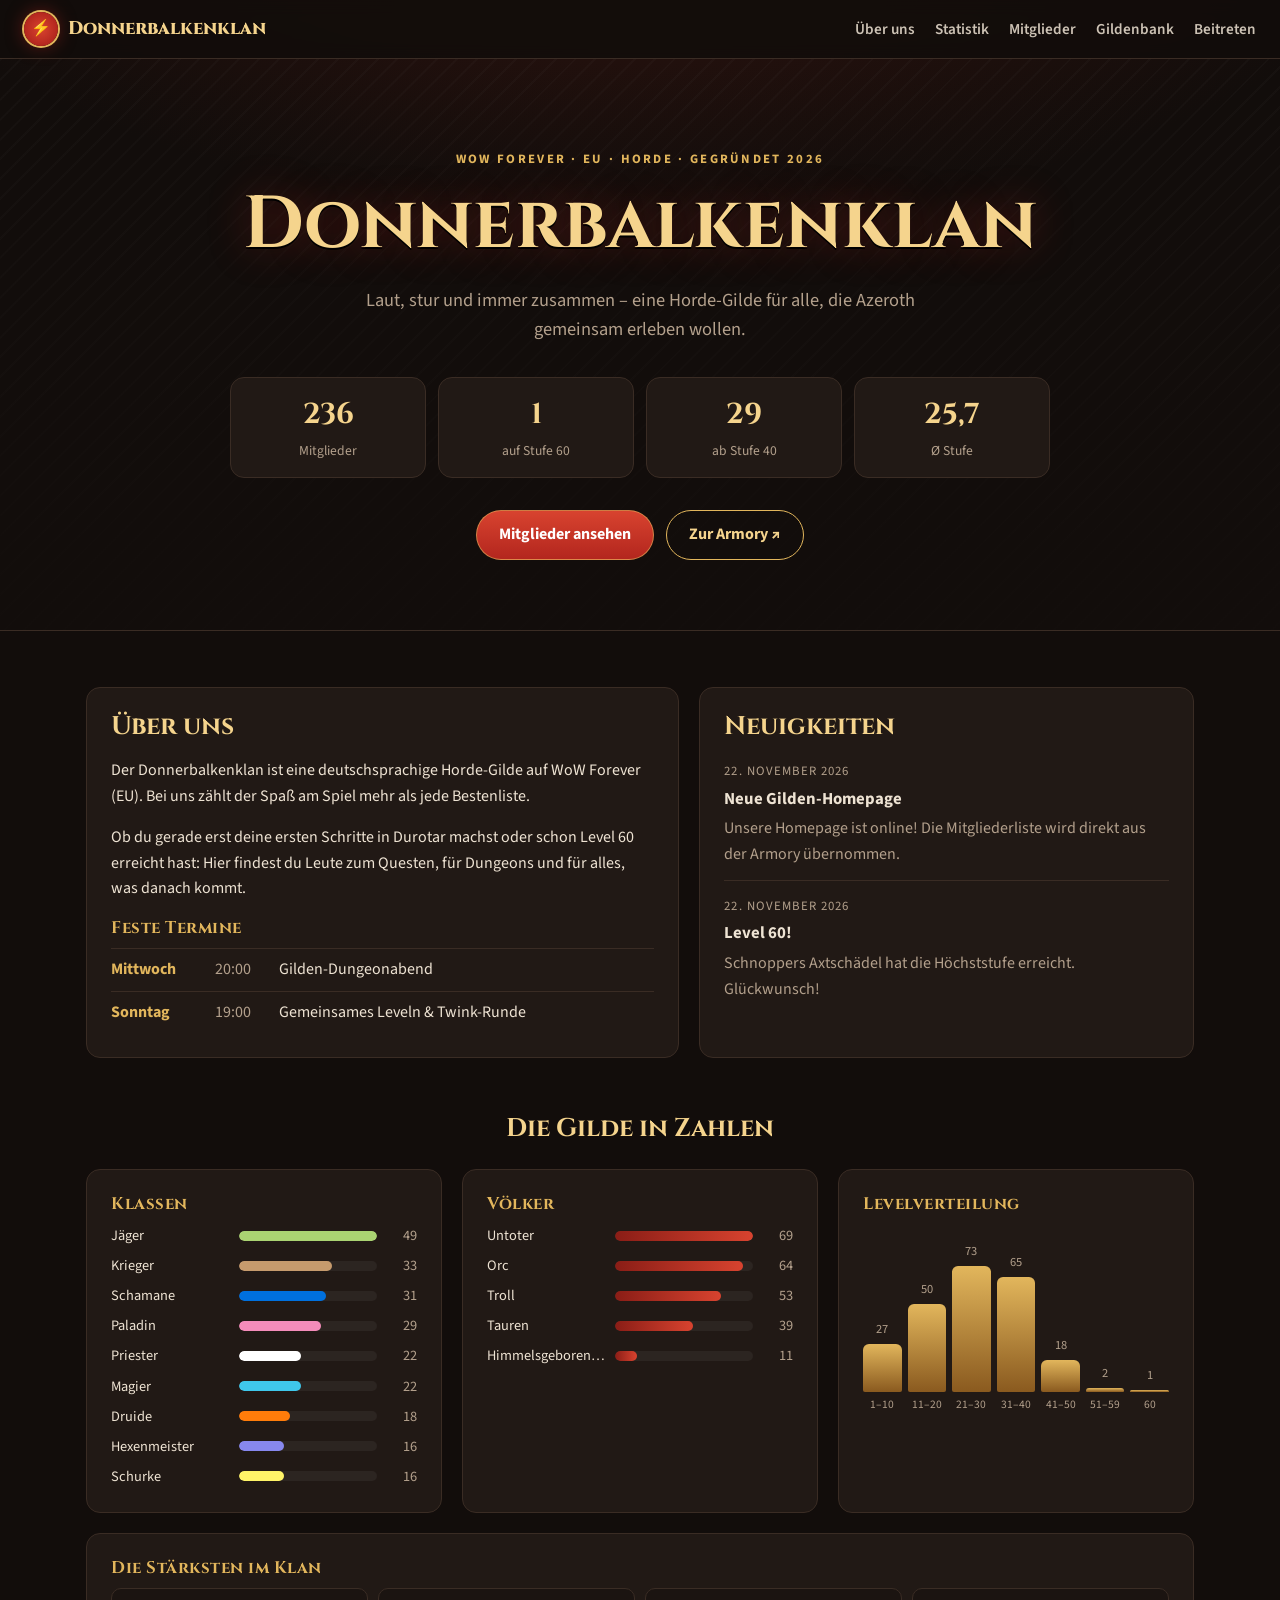
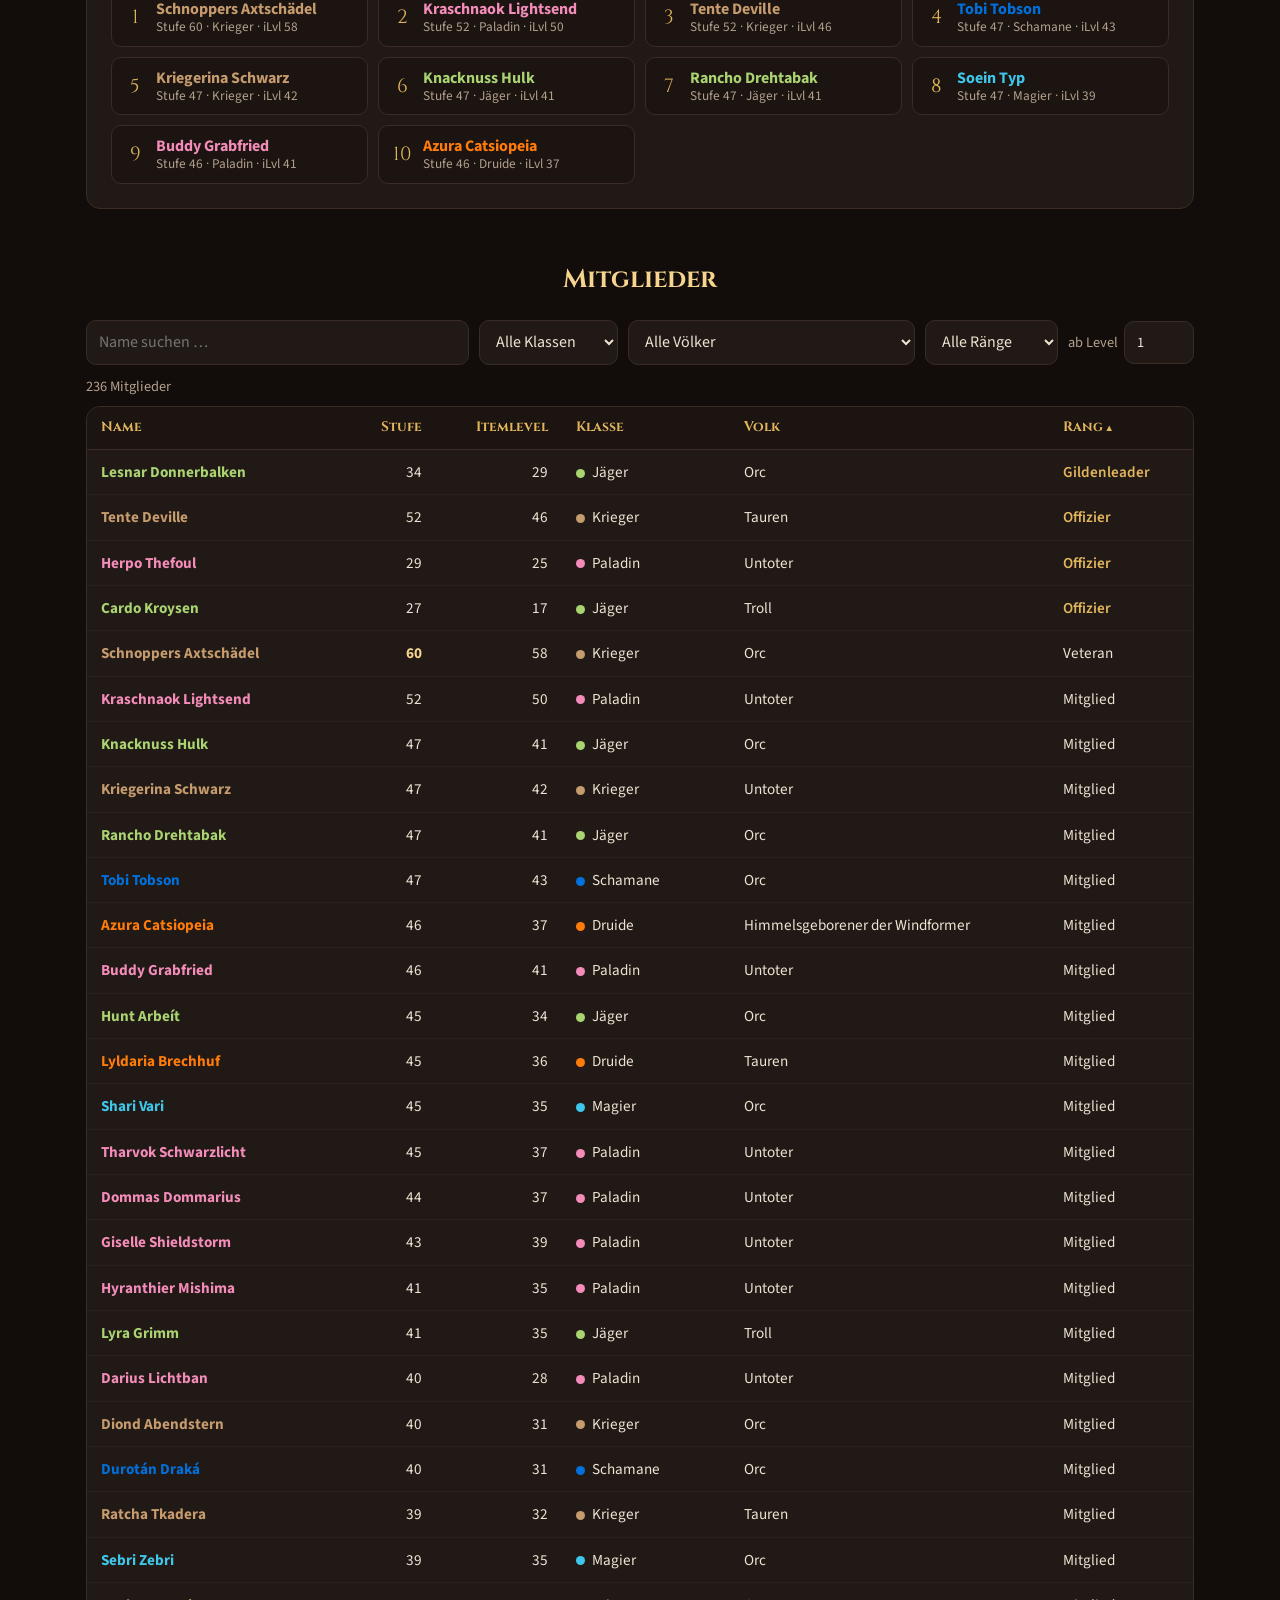
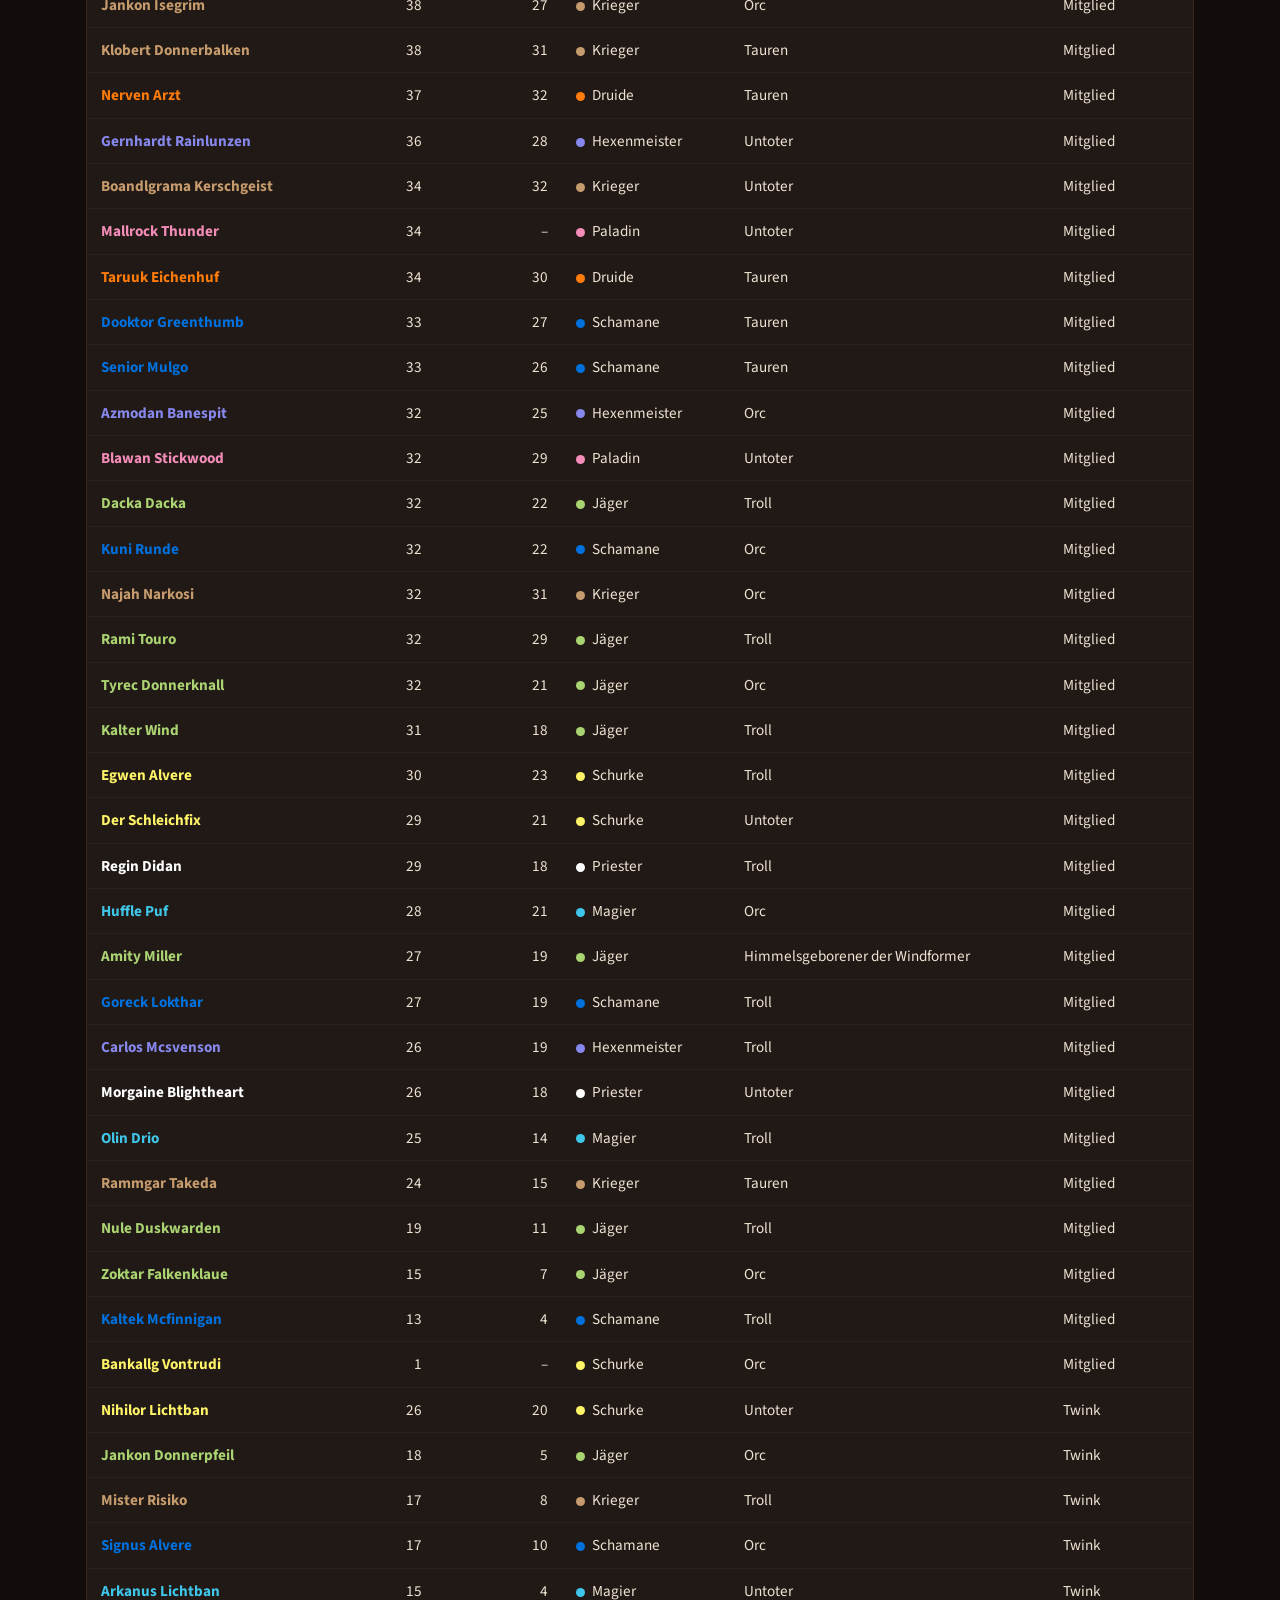
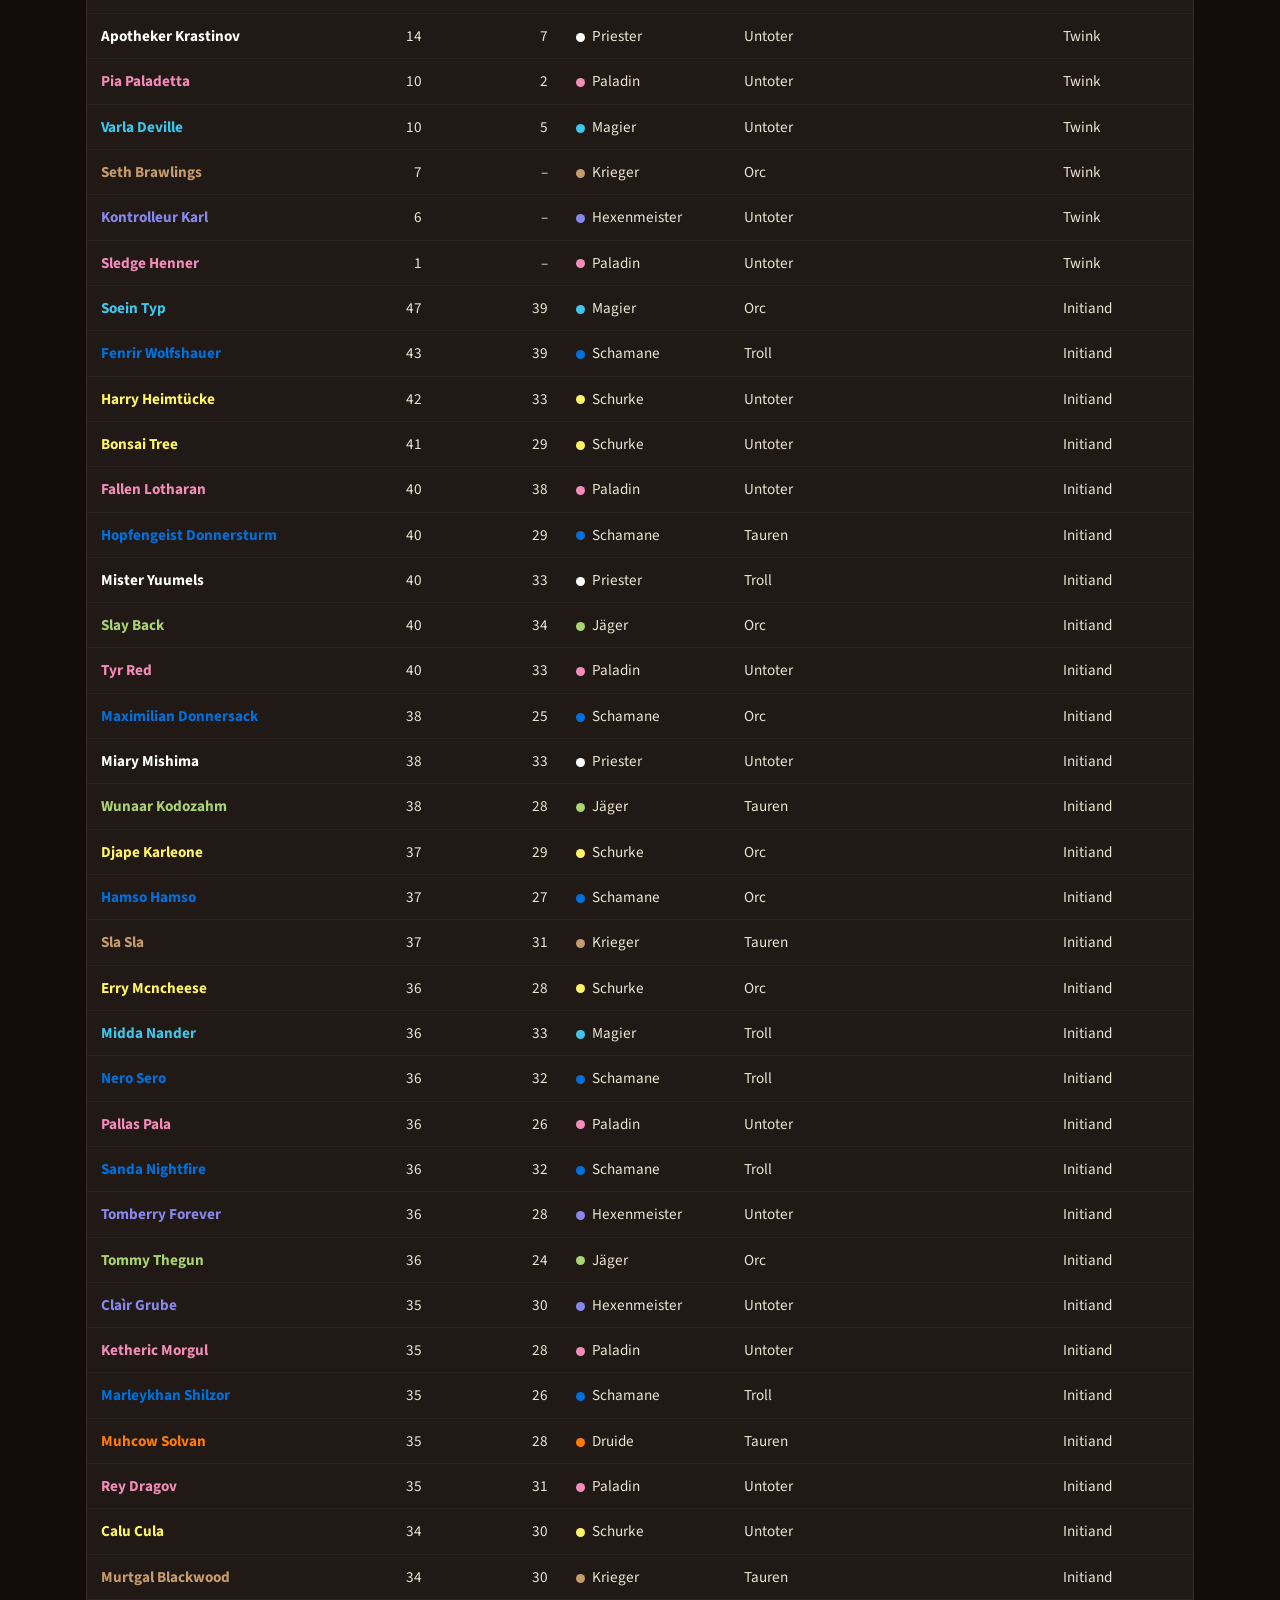
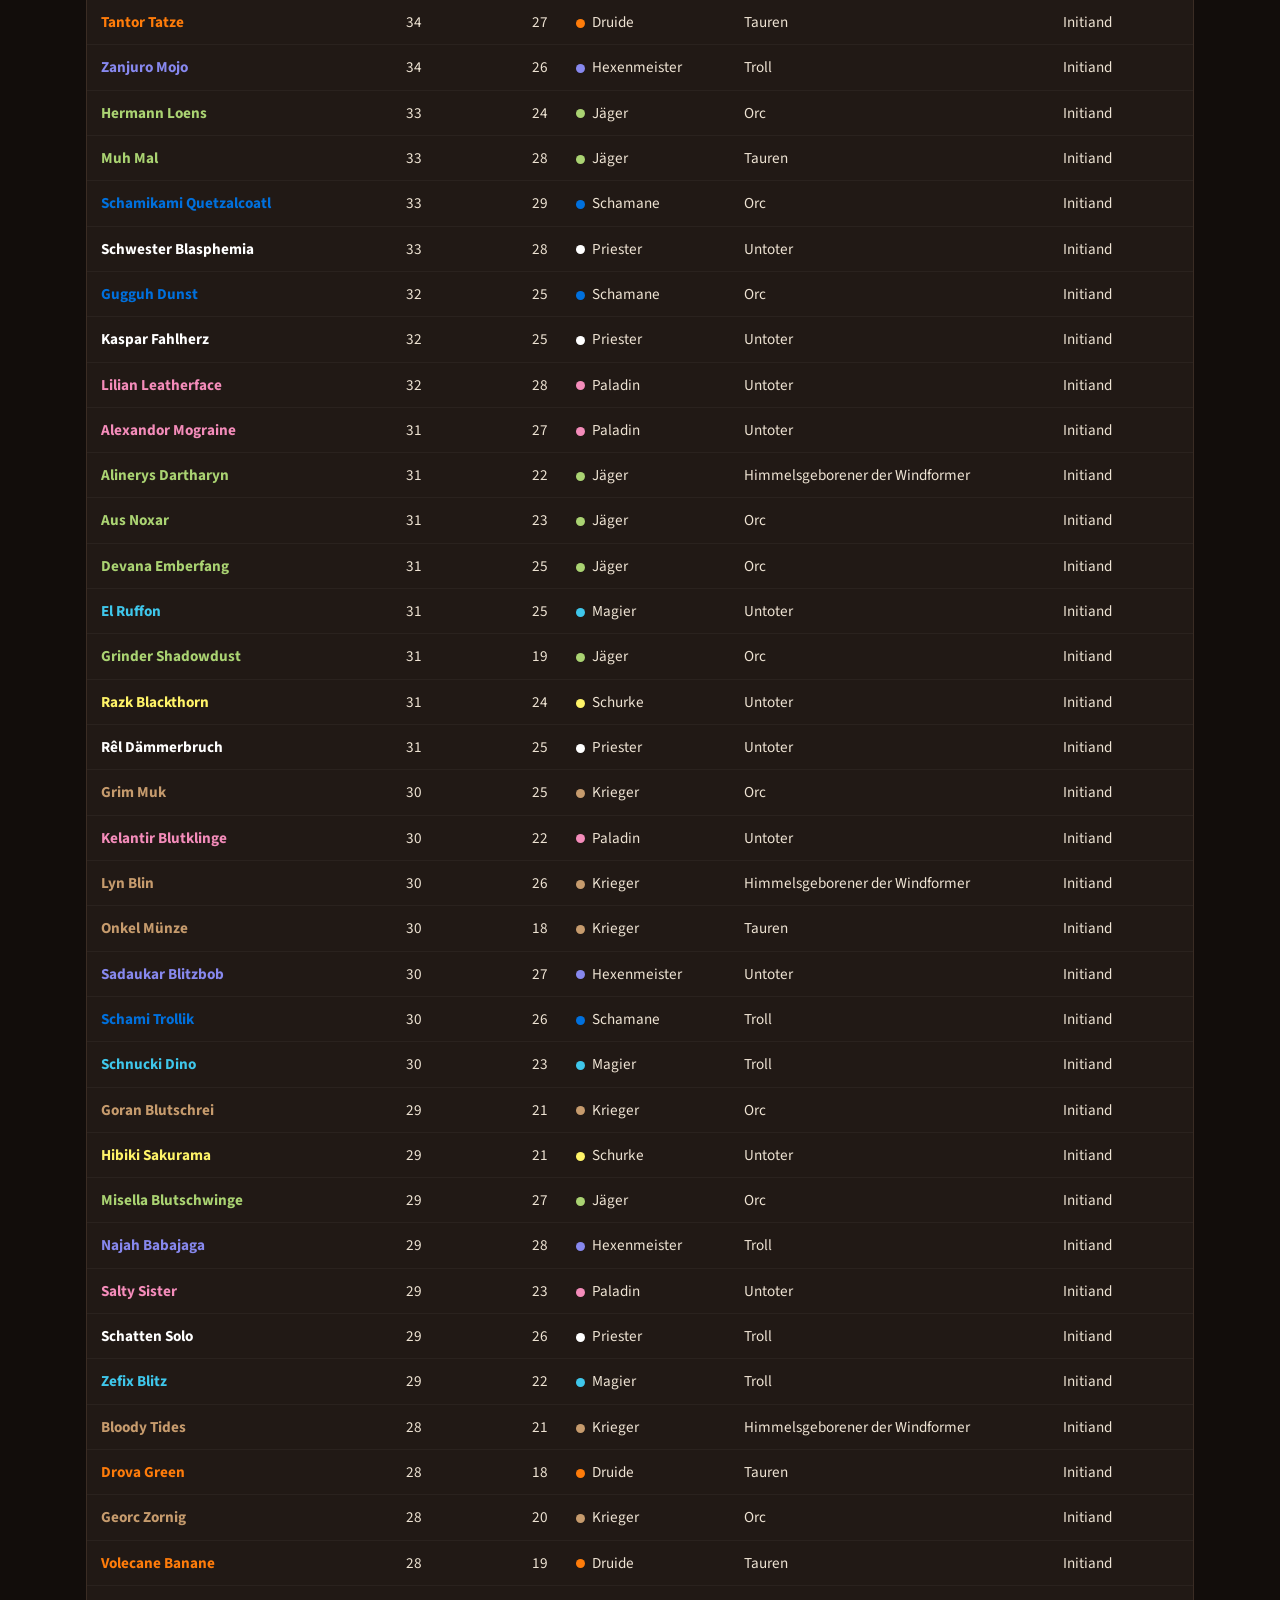
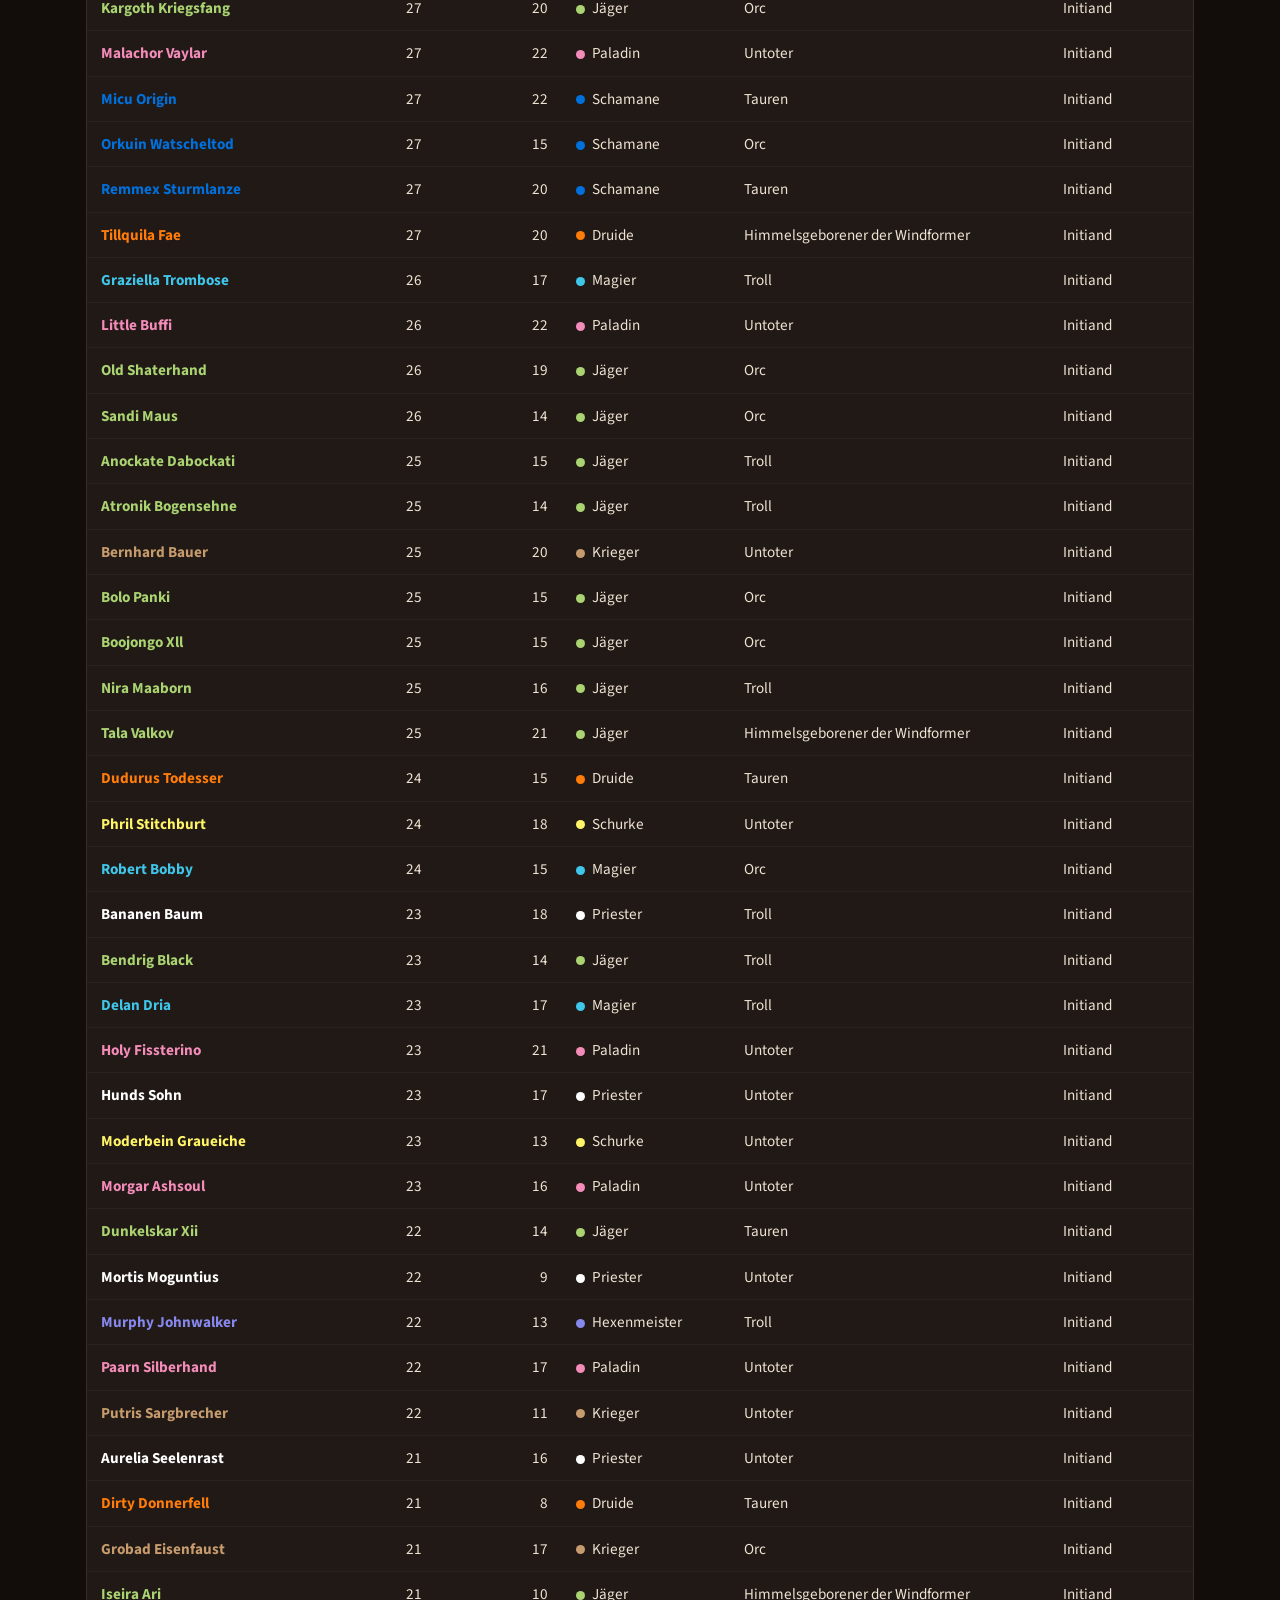
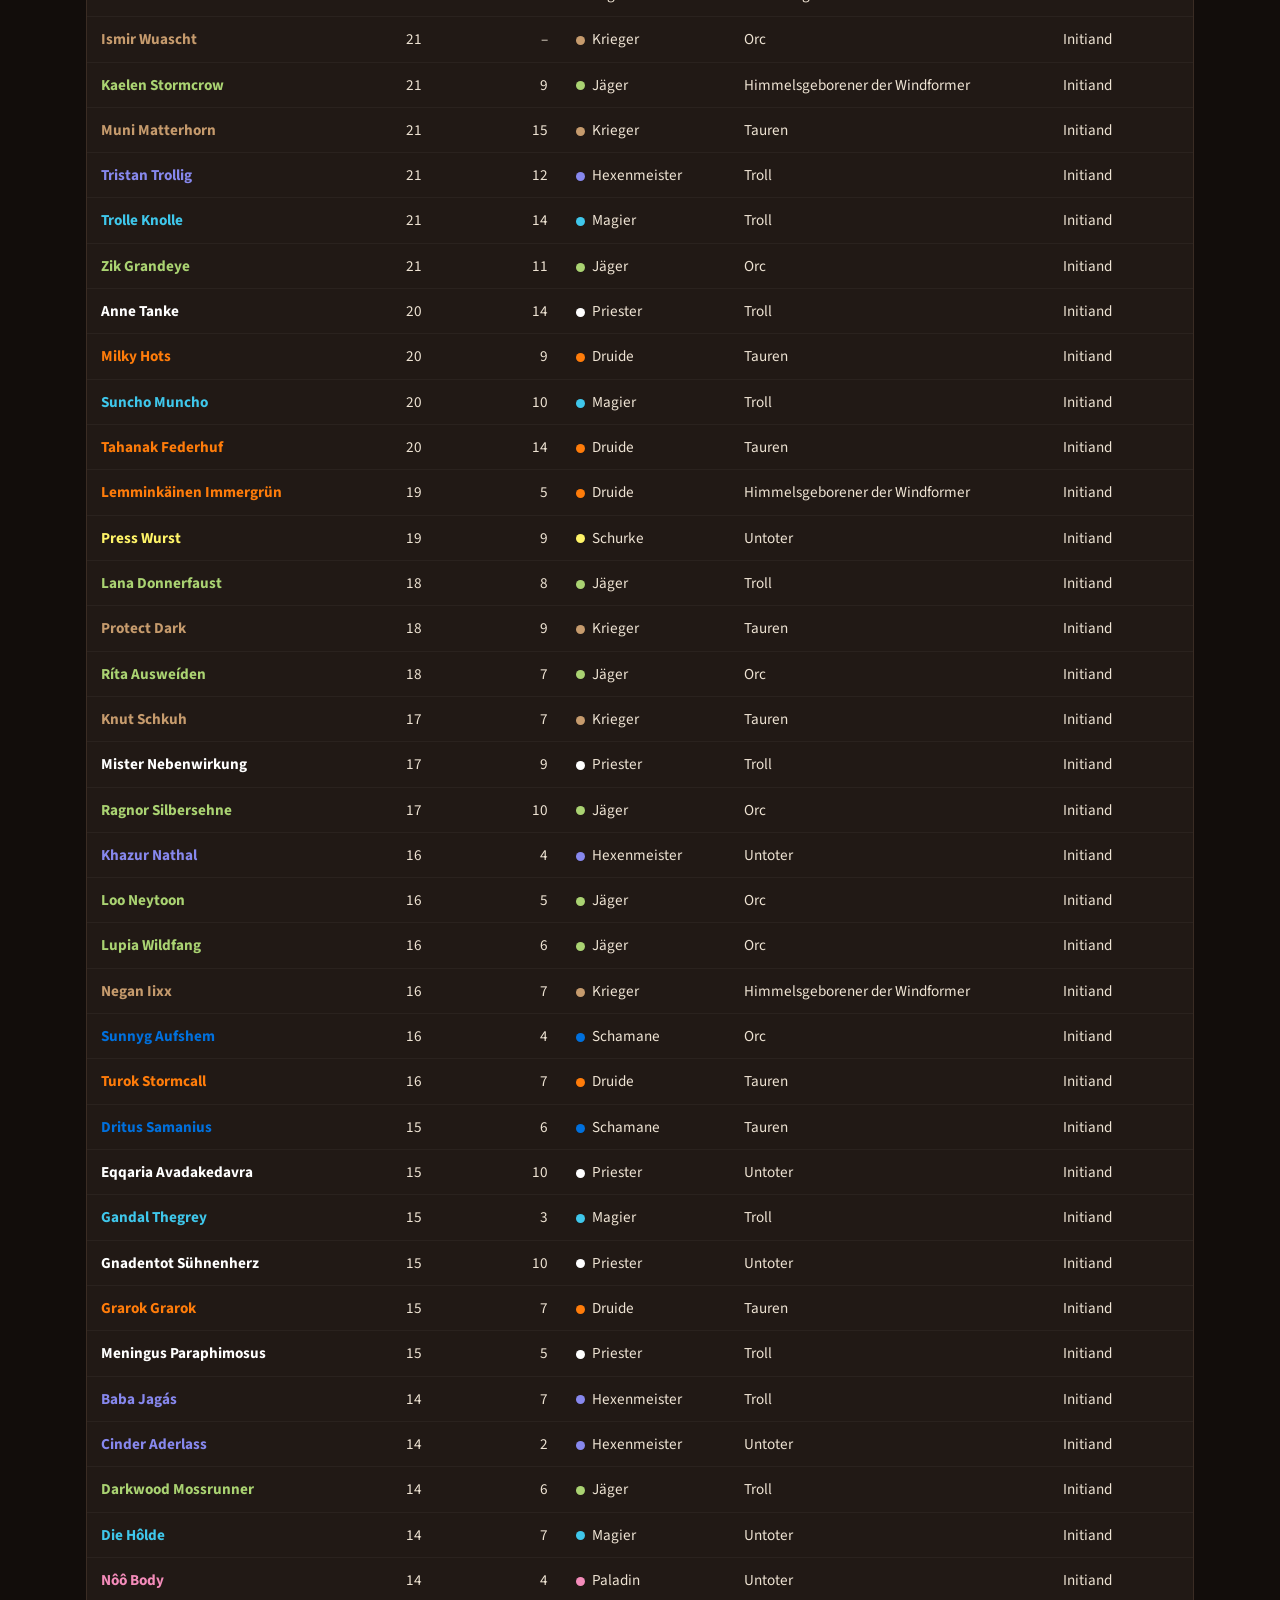
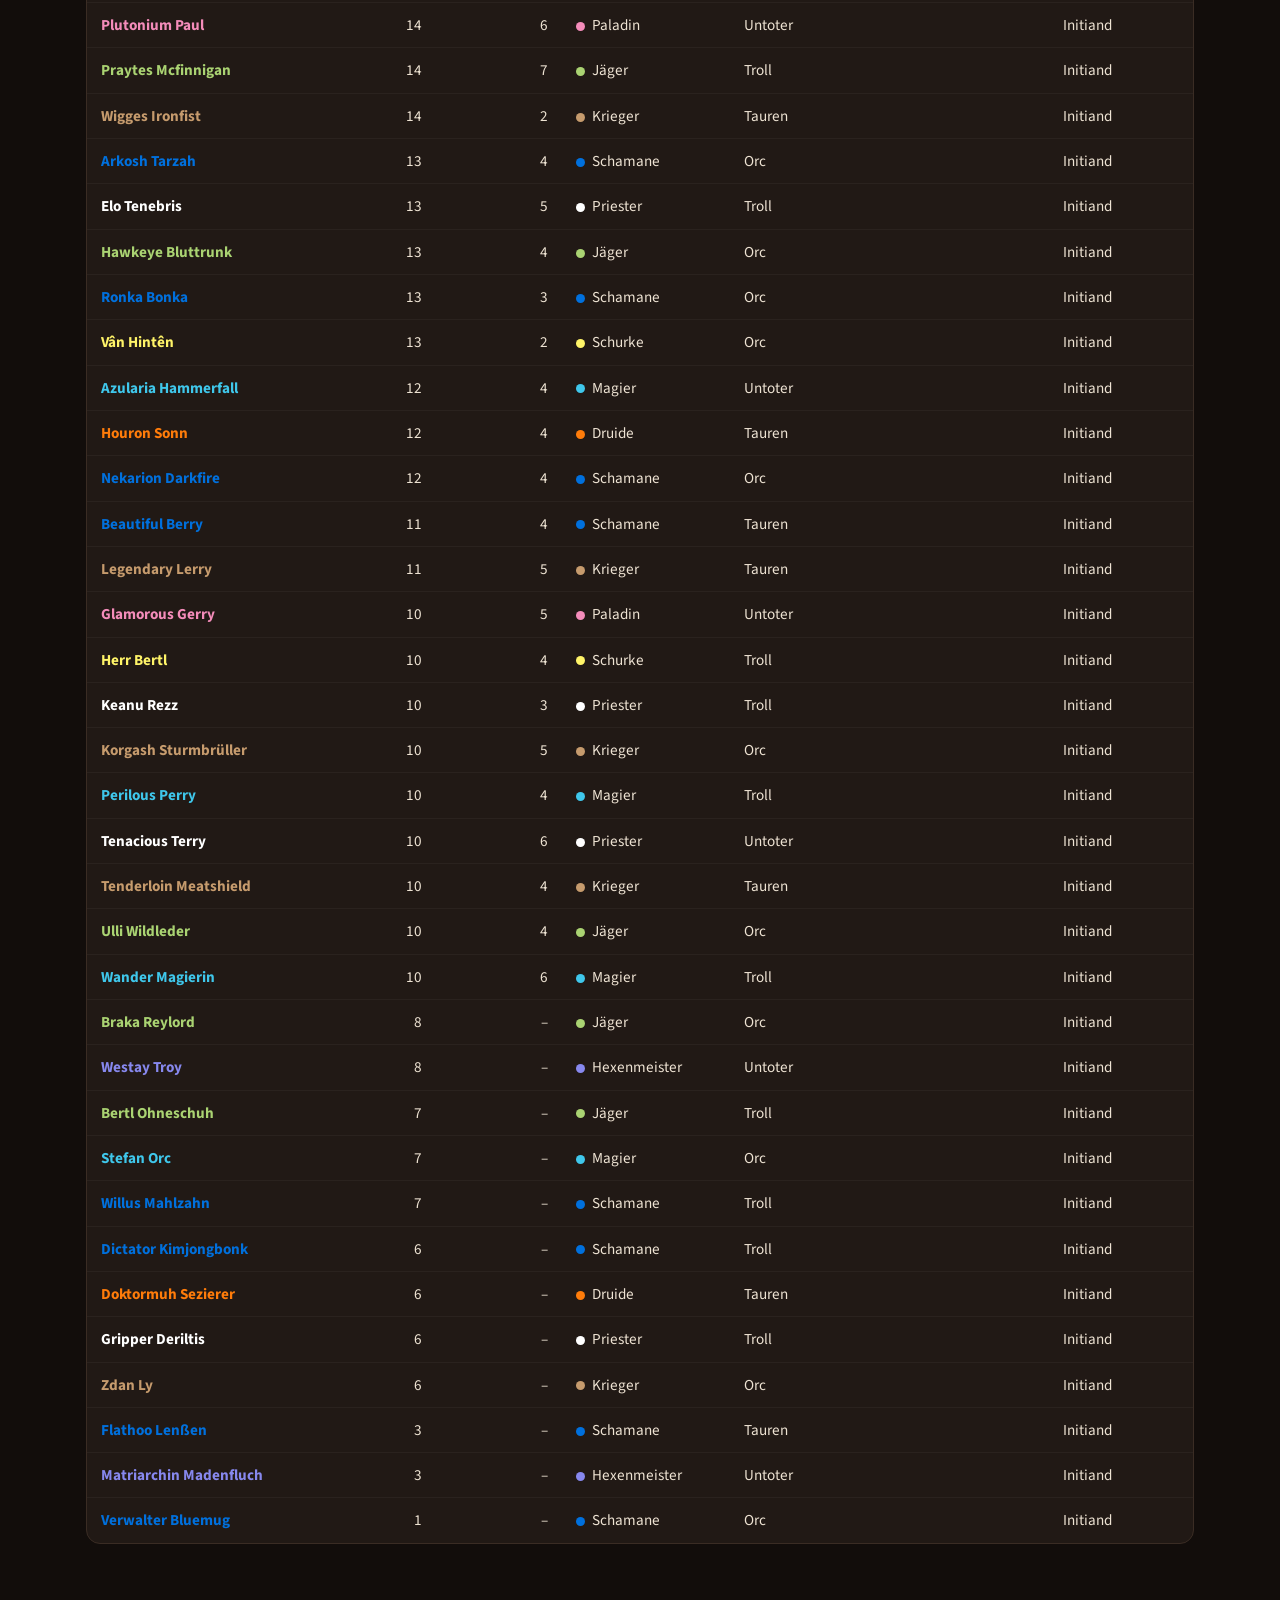
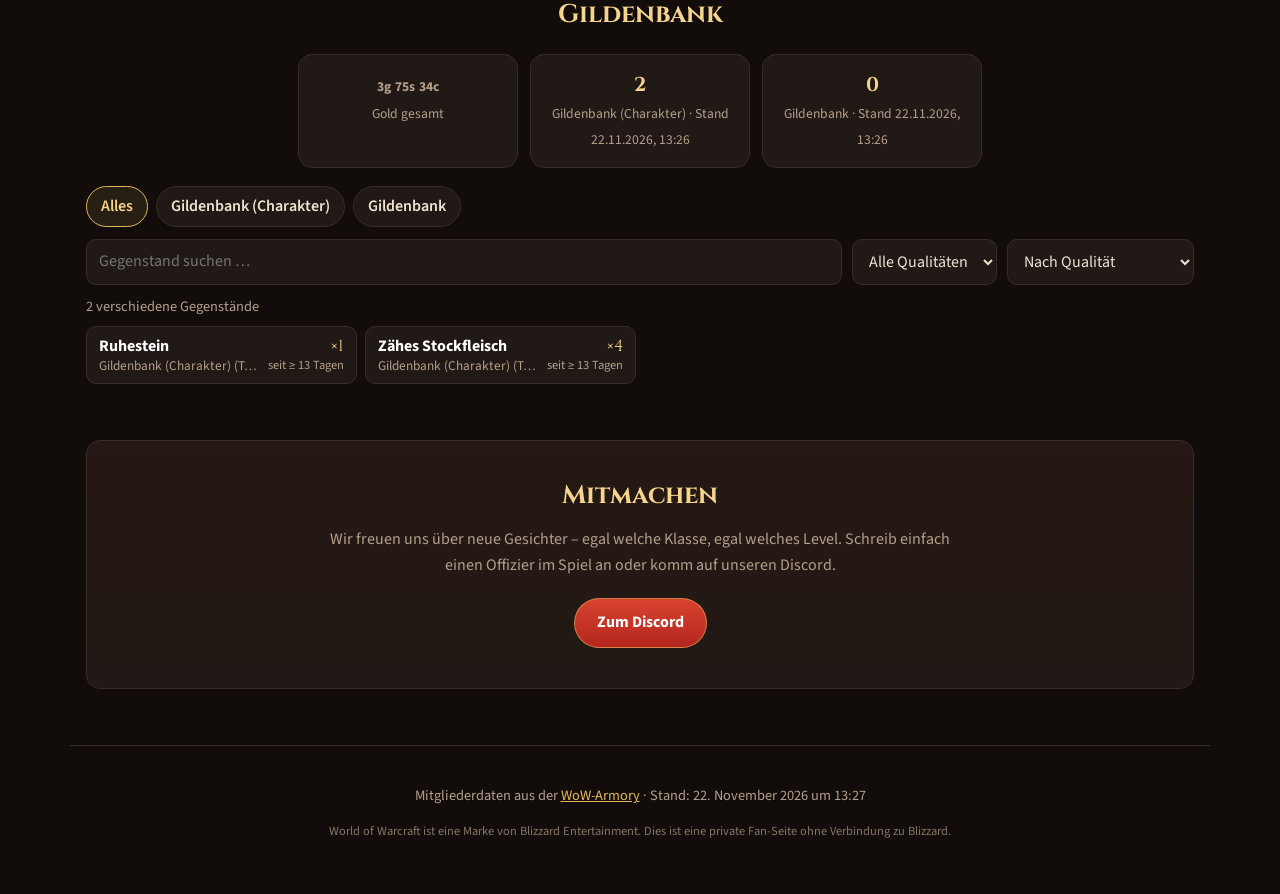
==== commit f11d47e5: "Gildenbank-Protokoll: Ein-/Auszahlungen und größte Spender auf der Homepage Das Addon (1.3) liest be" ====
--- a/index.html
+++ b/index.html
@@ -117,6 +117,20 @@
       </div>
       <p class="count" id="b-count"></p>
       <div class="bank-grid" id="bank-items"></div>
+
+      <div class="bank-log-wrap" id="bank-log-wrap" hidden>
+        <div class="card">
+          <h3>Größte Spender</h3>
+          <ol class="donors" id="bank-donors"></ol>
+        </div>
+        <div class="card">
+          <h3>Protokoll</h3>
+          <div class="bank-sources" id="log-filter" role="tablist" aria-label="Protokoll filtern"></div>
+          <ul class="bank-log" id="bank-log"></ul>
+          <p class="log-note">Zeiten sind ungefähr – WoW gibt sie nur auf die Stunde genau an.</p>
+          <button type="button" class="btn" id="log-more" hidden>Mehr anzeigen</button>
+        </div>
+      </div>
     </section>
 
     <section id="beitreten" class="wrap">
--- a/style.css
+++ b/style.css
@@ -15,6 +15,7 @@
 }
 
 * { box-sizing: border-box; }
+[hidden] { display: none !important; }
 html { scroll-behavior: smooth; scroll-padding-top: 70px; }
 body {
   margin: 0;
@@ -146,6 +147,25 @@
 .bank-item .age.old { color: #e0894a; }
 .bank-empty { grid-column: 1 / -1; text-align: center; color: var(--muted); padding: 24px; }
 
+/* Gildenbank-Protokoll */
+.bank-log-wrap { display: grid; grid-template-columns: 1fr 1.7fr; gap: 20px; margin-top: 28px; align-items: start; }
+.bank-log-wrap .card { min-width: 0; }
+.donors { list-style: none; margin: 0; padding: 0; counter-reset: d; }
+.donors li { counter-increment: d; display: grid; grid-template-columns: 24px 1fr; column-gap: 8px; padding: 8px 0; border-top: 1px solid var(--line); }
+.donors li:first-child { border-top: 0; }
+.donors li::before { content: counter(d); grid-row: span 2; font-family: var(--head); color: var(--gold); font-size: 1.1rem; }
+.donors li.bank-empty::before { content: none; }
+.donors .who a, .donors .who b { font-weight: 700; text-decoration: none; }
+.donors .what { font-size: .88rem; color: var(--muted); }
+.bank-log { list-style: none; margin: 0; padding: 0; }
+.bank-log li { display: flex; flex-direction: column; padding: 8px 0 8px 12px; border-top: 1px solid var(--line); border-left: 3px solid #4a8f3a; margin-top: -1px; }
+.bank-log li.out { border-left-color: #a8402f; }
+.bank-log li.bank-empty { border-left: 0; }
+.bank-log li a { font-weight: 700; text-decoration: none; }
+.bank-log li small { color: var(--muted); font-size: .8rem; cursor: help; }
+.log-note { color: var(--muted); font-size: .78rem; opacity: .75; margin: 10px 0 0; }
+#log-more { margin-top: 12px; }
+
 .join { text-align: center; padding: 40px 24px; background: linear-gradient(180deg, #3a151033, transparent), var(--card); }
 .join p { max-width: 620px; margin: 0 auto 20px; color: var(--muted); }
 
@@ -153,7 +173,7 @@
 .footer .small { font-size: .78rem; opacity: .7; }
 
 @media (max-width: 900px) {
-  .grid-2, .grid-3 { grid-template-columns: 1fr; }
+  .grid-2, .grid-3, .bank-log-wrap { grid-template-columns: 1fr; }
   .kpis { grid-template-columns: repeat(2, 1fr); }
 }
 @media (max-width: 560px) {
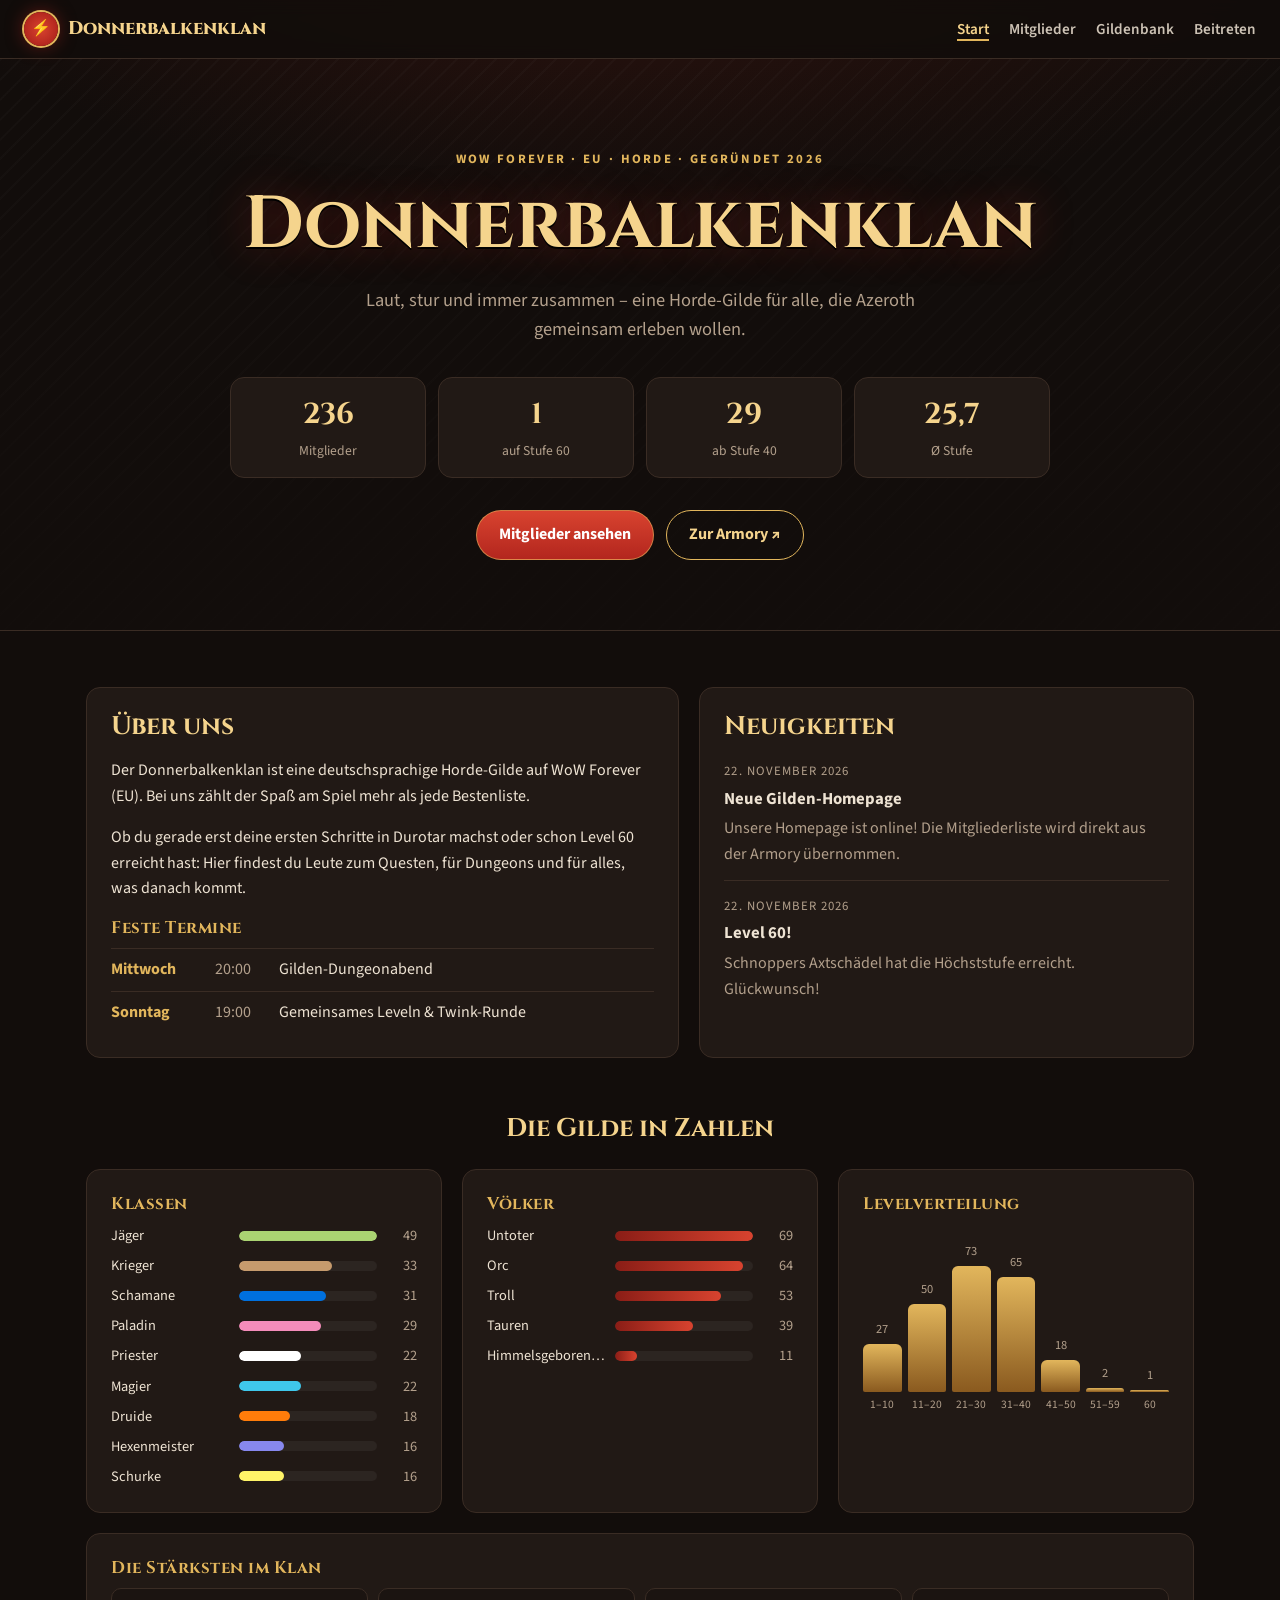
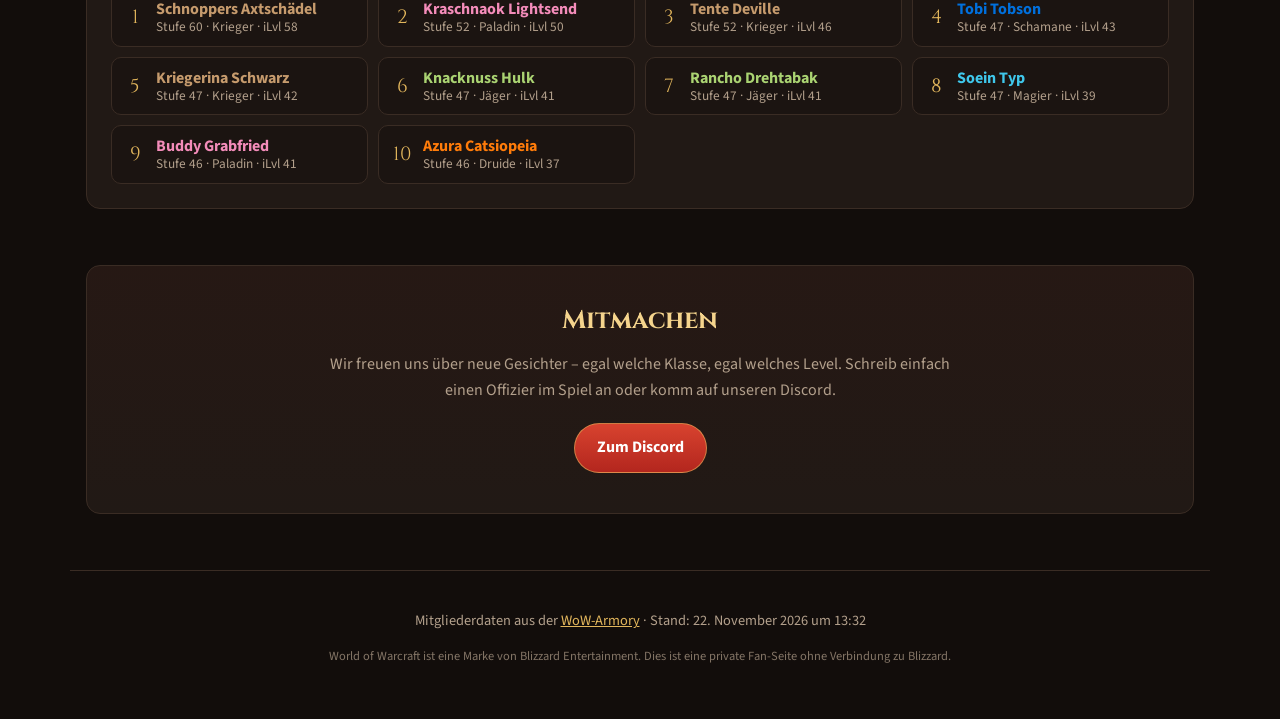
==== commit c20947a8: "Eigene Seiten für Mitglieder und Gildenbank, Entnahmen nicht veröffentlichen - index.html: Start mit" ====
--- a/index.html
+++ b/index.html
@@ -10,15 +10,14 @@
   <link href="https://fonts.googleapis.com/css2?family=Cinzel:wght@600;800&family=Source+Sans+3:wght@400;600;700&display=swap" rel="stylesheet">
   <link rel="stylesheet" href="style.css">
 </head>
-<body>
+<body data-page="start">
   <header class="nav">
-    <a class="brand" href="#top"><span class="crest" aria-hidden="true">⚡</span><span data-bind="name"></span></a>
+    <a class="brand" href="index.html"><span class="crest" aria-hidden="true">⚡</span><span data-bind="name"></span></a>
     <nav>
-      <a href="#ueber">Über uns</a>
-      <a href="#statistik">Statistik</a>
-      <a href="#mitglieder">Mitglieder</a>
-      <a href="#gildenbank" id="nav-bank" hidden>Gildenbank</a>
-      <a href="#beitreten">Beitreten</a>
+      <a href="index.html" data-page="start">Start</a>
+      <a href="mitglieder.html" data-page="mitglieder">Mitglieder</a>
+      <a href="gildenbank.html" data-page="gildenbank" id="nav-bank" hidden>Gildenbank</a>
+      <a href="index.html#beitreten">Beitreten</a>
     </nav>
   </header>
 
@@ -30,7 +29,7 @@
         <p class="tagline" data-bind="tagline"></p>
         <div class="kpis" id="kpis"></div>
         <div class="cta">
-          <a class="btn primary" href="#mitglieder">Mitglieder ansehen</a>
+          <a class="btn primary" href="mitglieder.html">Mitglieder ansehen</a>
           <a class="btn" id="armory-link" target="_blank" rel="noopener">Zur Armory ↗</a>
         </div>
       </div>
@@ -73,66 +72,6 @@
       </div>
     </section>
 
-    <section id="mitglieder" class="wrap">
-      <h2 class="section-title">Mitglieder</h2>
-      <div class="filters">
-        <input type="search" id="f-search" placeholder="Name suchen …" aria-label="Name suchen">
-        <select id="f-class" aria-label="Klasse"><option value="">Alle Klassen</option></select>
-        <select id="f-race" aria-label="Volk"><option value="">Alle Völker</option></select>
-        <select id="f-rank" aria-label="Rang"><option value="">Alle Ränge</option></select>
-        <label class="minlvl">ab Level <input type="number" id="f-minlvl" min="1" max="60" value="1"></label>
-      </div>
-      <p class="count" id="count"></p>
-      <div class="table-wrap">
-        <table id="roster">
-          <thead>
-            <tr>
-              <th data-sort="name">Name</th>
-              <th data-sort="level" class="num">Stufe</th>
-              <th data-sort="ilvl" class="num">Itemlevel</th>
-              <th data-sort="cls">Klasse</th>
-              <th data-sort="race">Volk</th>
-              <th data-sort="rank">Rang</th>
-            </tr>
-          </thead>
-          <tbody></tbody>
-        </table>
-      </div>
-    </section>
-
-    <section id="gildenbank" class="wrap" hidden>
-      <h2 class="section-title">Gildenbank</h2>
-      <div class="bank-summary" id="bank-summary"></div>
-      <div class="bank-sources" id="bank-sources" role="tablist" aria-label="Lagerort"></div>
-      <div class="filters">
-        <input type="search" id="b-search" placeholder="Gegenstand suchen …" aria-label="Gegenstand suchen">
-        <select id="b-quality" aria-label="Qualität"><option value="">Alle Qualitäten</option></select>
-        <select id="b-sort" aria-label="Sortierung">
-          <option value="quality">Nach Qualität</option>
-          <option value="name">Nach Name</option>
-          <option value="oldest">Am längsten gelagert</option>
-          <option value="newest">Zuletzt eingelagert</option>
-          <option value="count">Größte Menge</option>
-        </select>
-      </div>
-      <p class="count" id="b-count"></p>
-      <div class="bank-grid" id="bank-items"></div>
-
-      <div class="bank-log-wrap" id="bank-log-wrap" hidden>
-        <div class="card">
-          <h3>Größte Spender</h3>
-          <ol class="donors" id="bank-donors"></ol>
-        </div>
-        <div class="card">
-          <h3>Protokoll</h3>
-          <div class="bank-sources" id="log-filter" role="tablist" aria-label="Protokoll filtern"></div>
-          <ul class="bank-log" id="bank-log"></ul>
-          <p class="log-note">Zeiten sind ungefähr – WoW gibt sie nur auf die Stunde genau an.</p>
-          <button type="button" class="btn" id="log-more" hidden>Mehr anzeigen</button>
-        </div>
-      </div>
-    </section>
-
     <section id="beitreten" class="wrap">
       <div class="card join">
         <h2>Mitmachen</h2>
--- a/style.css
+++ b/style.css
@@ -46,6 +46,13 @@
 .nav nav { display: flex; gap: 20px; flex-wrap: wrap; }
 .nav nav a { color: var(--text); text-decoration: none; font-weight: 600; font-size: .95rem; opacity: .85; }
 .nav nav a:hover { color: var(--gold-2); opacity: 1; }
+.nav nav a[aria-current="page"] { color: var(--gold-2); opacity: 1; box-shadow: inset 0 -2px 0 var(--gold); }
+
+/* Kopf der Unterseiten */
+.page-head { text-align: center; padding-top: 8px; }
+.page-head h1 { font-size: clamp(1.8rem, 6vw, 3rem); color: var(--gold-2); text-shadow: 0 2px 0 #000, 0 0 30px #b3261e55; margin-bottom: 8px; }
+.page-head .tagline { margin-bottom: 0; }
+section.page-head + section.wrap, section.page-head + p + section.wrap { margin-top: 28px; }
 
 /* Hero */
 .hero { padding: 90px 16px 70px; text-align: center; border-bottom: 1px solid var(--line);
@@ -112,6 +119,11 @@
 .filters .minlvl input { width: 70px; }
 .count { color: var(--muted); font-size: .9rem; margin: 0 0 8px; }
 .table-wrap { overflow-x: auto; border: 1px solid var(--line); border-radius: var(--radius); background: var(--card); }
+/* Die Tabelle scrollt in sich, die Kopfzeile bleibt stehen */
+.table-wrap { max-height: 75vh; overflow-y: auto; }
+@media (min-width: 700px) {
+  .table-wrap { max-height: calc(100vh - 230px); min-height: 360px; }
+}
 table { width: 100%; border-collapse: collapse; font-size: .95rem; }
 th, td { padding: 10px 14px; text-align: left; white-space: nowrap; }
 th { position: sticky; top: 0; background: var(--bg-2); color: var(--gold); font-family: var(--head); font-size: .85rem; cursor: pointer; user-select: none; border-bottom: 1px solid var(--line); }
@@ -159,7 +171,6 @@
 .donors .what { font-size: .88rem; color: var(--muted); }
 .bank-log { list-style: none; margin: 0; padding: 0; }
 .bank-log li { display: flex; flex-direction: column; padding: 8px 0 8px 12px; border-top: 1px solid var(--line); border-left: 3px solid #4a8f3a; margin-top: -1px; }
-.bank-log li.out { border-left-color: #a8402f; }
 .bank-log li.bank-empty { border-left: 0; }
 .bank-log li a { font-weight: 700; text-decoration: none; }
 .bank-log li small { color: var(--muted); font-size: .8rem; cursor: help; }
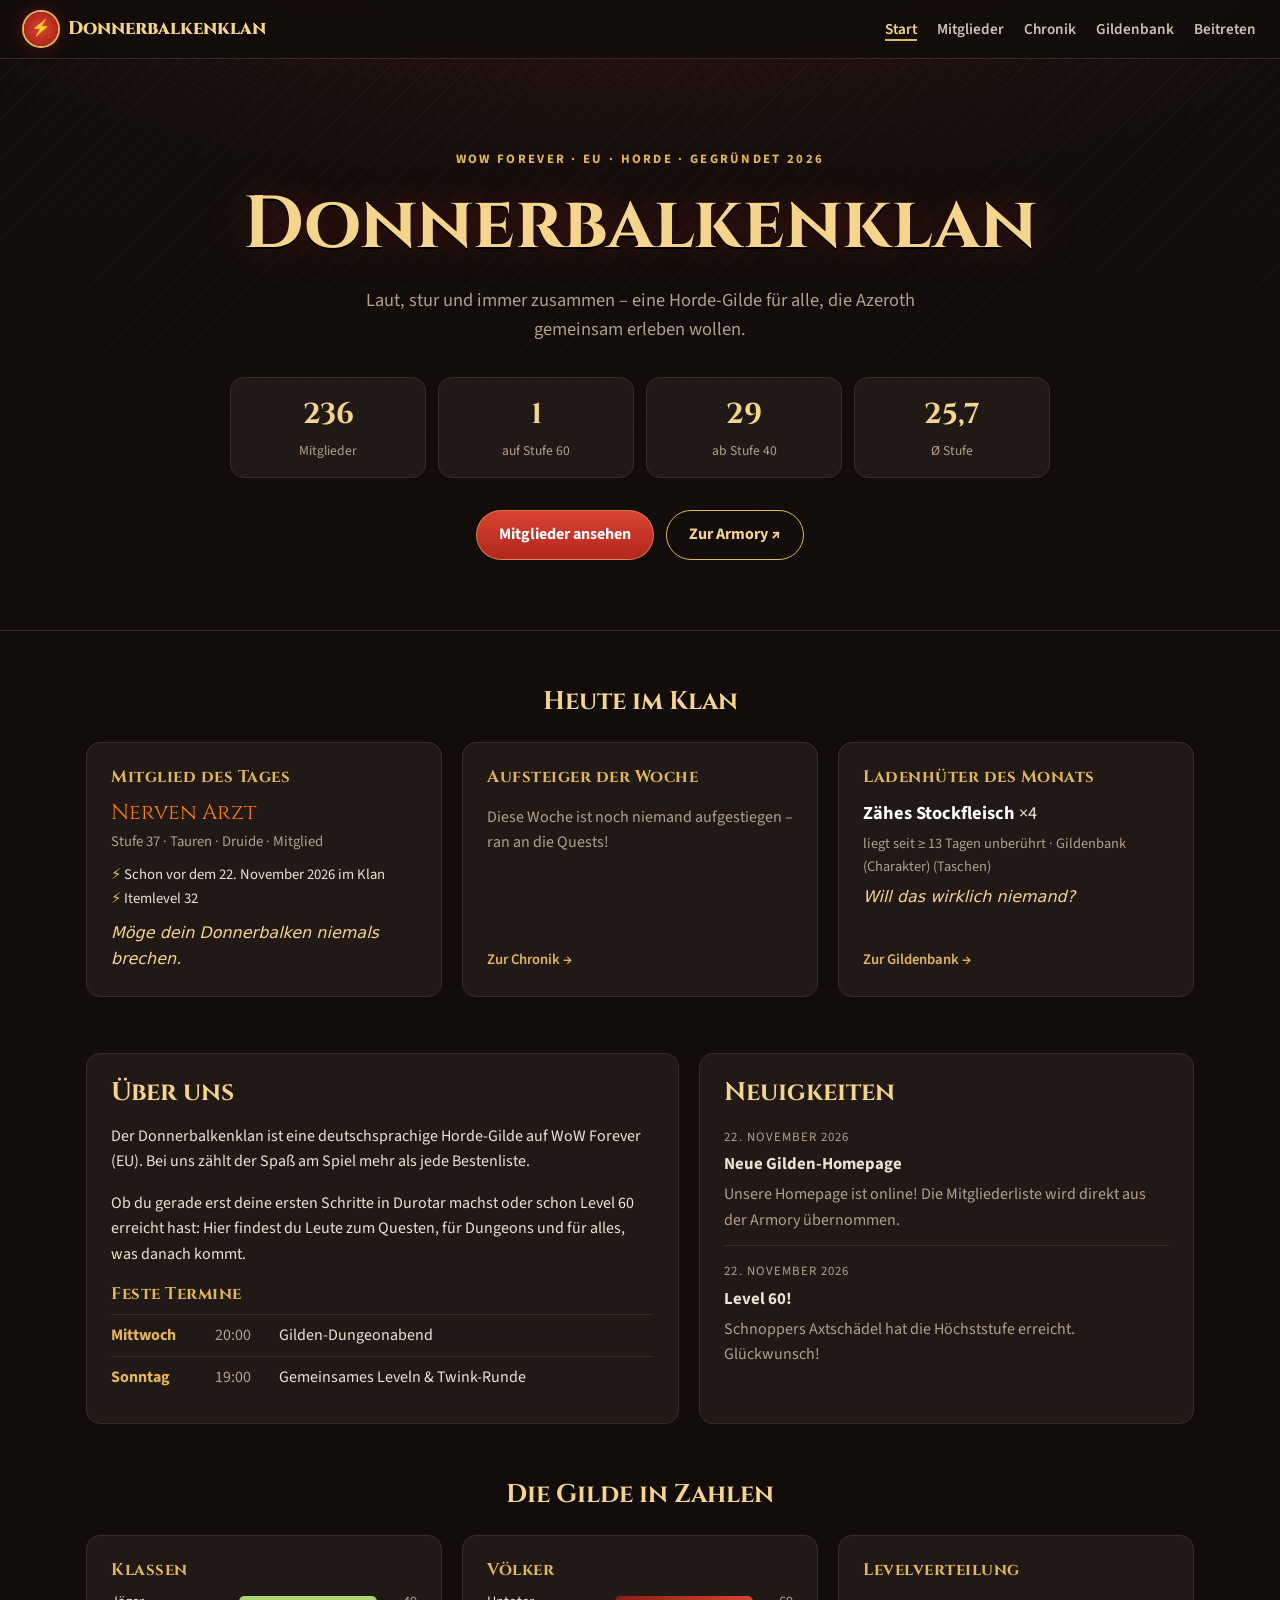
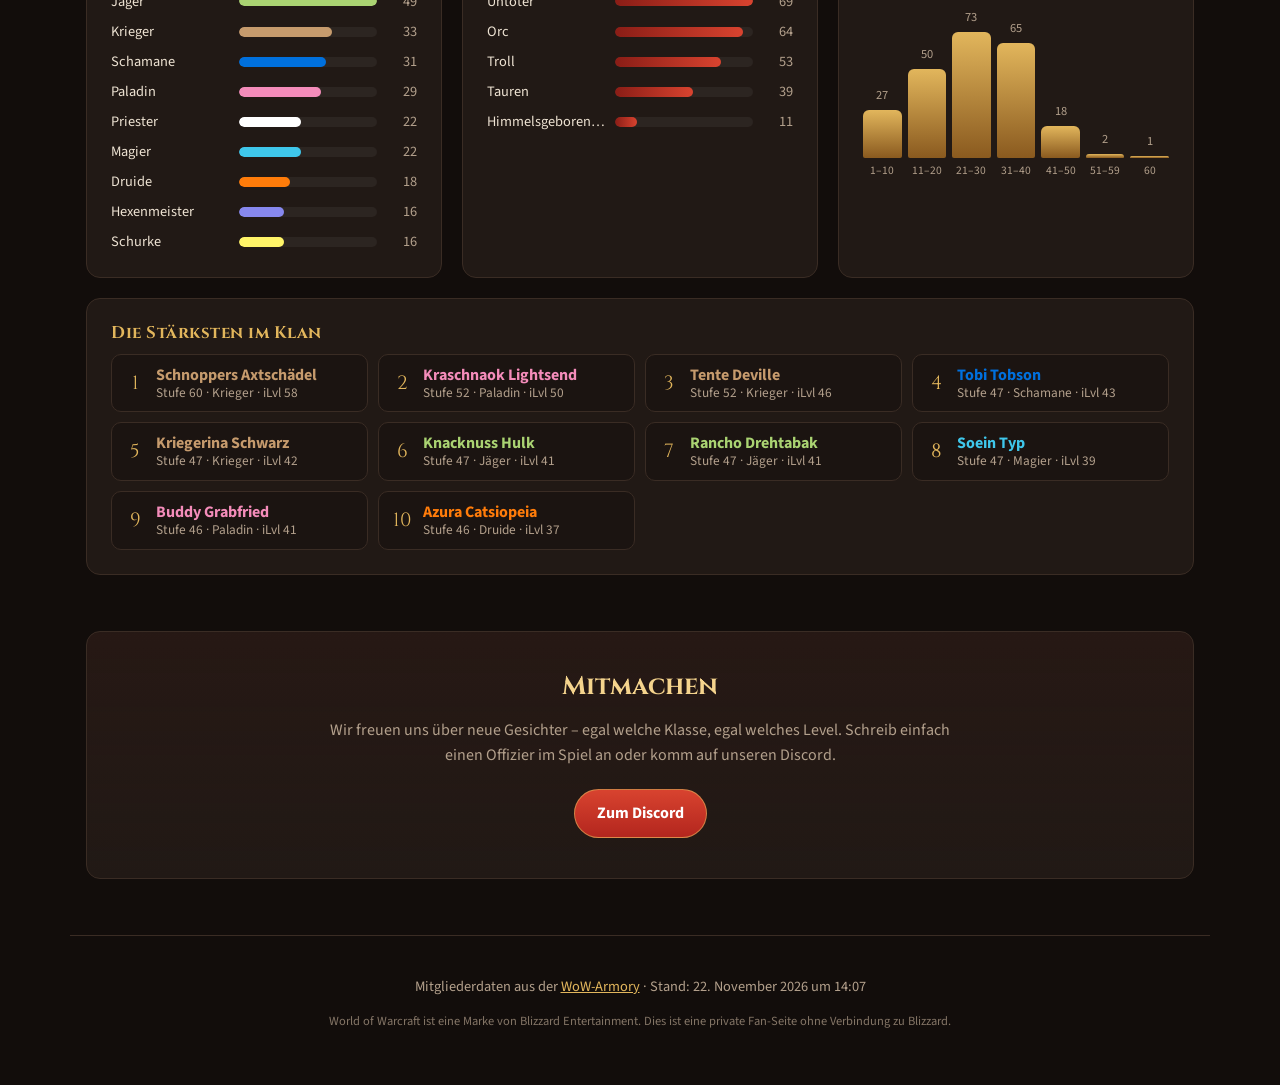
==== commit 53d5f34f: "Chronik, Spielereien auf der Startseite, Ingame-Termine und Mitgliederecke - Verlauf der Mitgliederl" ====
--- a/index.html
+++ b/index.html
@@ -16,6 +16,7 @@
     <nav>
       <a href="index.html" data-page="start">Start</a>
       <a href="mitglieder.html" data-page="mitglieder">Mitglieder</a>
+      <a href="chronik.html" data-page="chronik">Chronik</a>
       <a href="gildenbank.html" data-page="gildenbank" id="nav-bank" hidden>Gildenbank</a>
       <a href="index.html#beitreten">Beitreten</a>
     </nav>
@@ -32,6 +33,27 @@
           <a class="btn primary" href="mitglieder.html">Mitglieder ansehen</a>
           <a class="btn" id="armory-link" target="_blank" rel="noopener">Zur Armory ↗</a>
         </div>
+        <a class="discord-online" id="discord-online" target="_blank" rel="noopener" hidden></a>
+      </div>
+    </section>
+
+    <section id="heute" class="wrap">
+      <h2 class="section-title">Heute im Klan</h2>
+      <div class="grid-3">
+        <div class="card spot" id="motd-card">
+          <h3>Mitglied des Tages</h3>
+          <div id="motd"></div>
+        </div>
+        <div class="card spot" id="risers-card">
+          <h3>Aufsteiger der Woche</h3>
+          <ol class="rank-list compact" id="risers-mini"></ol>
+          <a class="more" href="chronik.html">Zur Chronik →</a>
+        </div>
+        <div class="card spot" id="shelf-card" hidden>
+          <h3>Ladenhüter des Monats</h3>
+          <div id="shelf"></div>
+          <a class="more" href="gildenbank.html">Zur Gildenbank →</a>
+        </div>
       </div>
     </section>
 
@@ -39,6 +61,11 @@
       <div class="card">
         <h2>Über uns</h2>
         <div id="about"></div>
+        <div id="events-box" hidden>
+          <h3>Nächste Gildentermine</h3>
+          <ul class="events" id="events"></ul>
+          <p class="log-note" id="events-note"></p>
+        </div>
         <div id="schedule-box">
           <h3>Feste Termine</h3>
           <ul class="schedule" id="schedule"></ul>
@@ -89,6 +116,7 @@
   <script src="config.js"></script>
   <script src="data/roster.js"></script>
   <script src="data/bank.js"></script>
+  <script src="data/history.js"></script>
   <script src="app.js"></script>
 </body>
 </html>
--- a/style.css
+++ b/style.css
@@ -177,6 +177,115 @@
 .log-note { color: var(--muted); font-size: .78rem; opacity: .75; margin: 10px 0 0; }
 #log-more { margin-top: 12px; }
 
+/* Heute im Klan */
+.spot { display: flex; flex-direction: column; }
+.spot h3 { margin-bottom: 12px; }
+.spot .more { margin-top: auto; padding-top: 12px; font-weight: 600; text-decoration: none; font-size: .92rem; }
+.spot .more:hover { text-decoration: underline; }
+.motd-name { margin: 0; font-family: var(--head); font-size: 1.35rem; line-height: 1.25; }
+.motd-name a { text-decoration: none; }
+.motd-meta { margin: 4px 0 10px; color: var(--muted); font-size: .92rem; }
+.motd-facts { list-style: none; margin: 0 0 10px; padding: 0; font-size: .92rem; }
+.motd-facts li::before { content: "⚡ "; color: var(--gold); }
+.quip { margin: 6px 0 0; color: var(--gold-2); font-style: italic; }
+.shelf-item { margin: 0; font-size: 1.15rem; }
+.shelf-meta { margin: 4px 0 0; color: var(--muted); font-size: .9rem; }
+.discord-online { display: inline-flex; align-items: center; gap: 8px; margin-top: 18px; padding: 6px 14px; border-radius: 999px; background: #5865f21f; border: 1px solid #5865f266; color: var(--text); text-decoration: none; font-size: .92rem; }
+.discord-online:hover { background: #5865f233; }
+.discord-online b { color: #fff; }
+.pulse { width: 9px; height: 9px; border-radius: 50%; background: #3ba55d; box-shadow: 0 0 0 0 #3ba55d99; animation: pulse 2s infinite; }
+@keyframes pulse { 70% { box-shadow: 0 0 0 8px #3ba55d00; } 100% { box-shadow: 0 0 0 0 #3ba55d00; } }
+@media (prefers-reduced-motion: reduce) { .pulse { animation: none; } }
+
+/* Ranglisten (Aufsteiger, Ruhmeshalle) */
+.rank-list { list-style: none; margin: 0; padding: 0; counter-reset: r; }
+.rank-list li { counter-increment: r; display: flex; align-items: center; gap: 10px; padding: 8px 0; border-top: 1px solid var(--line); }
+.rank-list li:first-child { border-top: 0; }
+.rank-list li::before { content: counter(r); font-family: var(--head); color: var(--gold); width: 22px; text-align: center; flex-shrink: 0; }
+.rank-list li.empty { color: var(--muted); }
+.rank-list li.empty::before { content: none; }
+.rank-list .who { display: flex; flex-direction: column; line-height: 1.3; min-width: 0; flex: 1; }
+.rank-list .who a, .rank-list .who b { font-weight: 700; text-decoration: none; overflow: hidden; text-overflow: ellipsis; white-space: nowrap; }
+.rank-list .who small { color: var(--muted); }
+.rank-list .gain { font-family: var(--head); color: #7fd36a; }
+.rank-list.compact li { padding: 6px 0; }
+.card-sub { color: var(--muted); margin: -6px 0 14px; font-size: .92rem; }
+.chronik-since { color: var(--muted); font-size: .85rem; margin: 6px 0 0; }
+.joins { display: grid; grid-template-columns: 1fr 1fr; gap: 16px; }
+.plain-list { list-style: none; margin: 0; padding: 0; }
+.plain-list li { display: flex; flex-direction: column; padding: 7px 0; border-top: 1px solid var(--line); line-height: 1.3; }
+.plain-list li:first-child { border-top: 0; }
+.plain-list li a, .plain-list li b { font-weight: 700; text-decoration: none; }
+.plain-list li small { color: var(--muted); }
+.plain-list li.empty { color: var(--muted); }
+#chronik .card.hall, #chronik .card.growth { margin-top: 20px; }
+.hall-grid { margin-top: 4px; }
+.hall-classes { list-style: none; margin: 0; padding: 0; }
+.hall-classes li { display: grid; grid-template-columns: 16px 110px 1fr; align-items: center; gap: 6px; padding: 7px 0; border-top: 1px solid var(--line); }
+.hall-classes li:first-child { border-top: 0; }
+.hall-classes .dot { margin: 0; }
+.hall-classes .cl { color: var(--muted); font-size: .92rem; }
+.hall-classes .who { display: flex; flex-direction: column; line-height: 1.3; min-width: 0; }
+.hall-classes .who a, .hall-classes .who b { font-weight: 700; text-decoration: none; }
+.hall-classes .who small { color: var(--muted); }
+.hall-classes .free { color: var(--muted); font-style: italic; }
+
+/* Diagramme */
+.chart { position: relative; margin: 0; outline: none; }
+.chart:focus-visible { box-shadow: 0 0 0 2px var(--gold); border-radius: 8px; }
+.chart figcaption { font-family: var(--head); color: var(--gold); font-size: .95rem; margin-bottom: 4px; }
+.chart svg { display: block; width: 100%; height: auto; overflow: visible; touch-action: pan-y; }
+.chart .grid { stroke: #ffffff14; stroke-width: 1; }
+.chart .ax { fill: var(--muted); font-size: 12px; font-family: var(--body); }
+.chart .ln { fill: none; stroke: var(--gold); stroke-width: 2; stroke-linejoin: round; stroke-linecap: round; }
+.chart .pt { fill: var(--gold-2); stroke: var(--card); stroke-width: 2; }
+.chart .xh { stroke: var(--muted); stroke-width: 1; }
+.chart .tip { position: absolute; top: 22px; transform: translateX(-50%); background: var(--bg); border: 1px solid var(--line); border-radius: 8px; padding: 5px 10px; pointer-events: none; display: flex; flex-direction: column; line-height: 1.25; white-space: nowrap; }
+.chart .tip b { color: var(--text); font-size: 1rem; }
+.chart .tip span { color: var(--muted); font-size: .8rem; }
+.growth .grid-2 { grid-template-columns: 1fr 1fr; }
+.chart-table { margin-top: 14px; }
+.chart-table summary { cursor: pointer; color: var(--gold); font-weight: 600; }
+.chart-table .table-wrap { margin-top: 10px; max-height: 320px; min-height: 0; }
+
+/* Termine aus dem Ingame-Kalender */
+#events-box { margin-bottom: 18px; }
+.events { list-style: none; margin: 0; padding: 0; }
+.events li { display: flex; gap: 12px; padding: 8px 0; border-top: 1px solid var(--line); }
+.events li b { min-width: 92px; color: var(--gold); }
+.events li .t { color: var(--muted); min-width: 52px; }
+.tag { display: inline-block; font-size: .72rem; padding: 1px 7px; border-radius: 99px; border: 1px solid var(--line); color: var(--muted); font-style: normal; vertical-align: 1px; }
+
+/* Abzeichen in der Mitgliederliste */
+.badge { margin-left: 6px; font-size: .78rem; cursor: help; }
+.badge.new { padding: 1px 7px; border-radius: 99px; background: #4a8f3a33; color: #8fd47c; font-weight: 700; text-transform: uppercase; letter-spacing: .05em; font-size: .68rem; vertical-align: 1px; }
+
+/* Gildenbank: Ladenhüter & Mitgliederecke */
+.bank-top { display: grid; grid-template-columns: 1fr 1.4fr; gap: 20px; margin-bottom: 20px; }
+.bank-top:not(:has(> :not([hidden]))) { display: none; }
+.bank-top:has(> [hidden]) { grid-template-columns: 1fr; }
+.corner p { margin: 0 0 12px; }
+.corner h4 { margin: 16px 0 6px; font-family: var(--head); color: var(--gold); font-size: .92rem; }
+.corner-user { display: flex; align-items: center; gap: 10px; flex-wrap: wrap; }
+.corner-user img { border-radius: 50%; }
+.corner-char { display: flex; align-items: center; gap: 8px; color: var(--muted); font-size: .92rem; flex-wrap: wrap; }
+.corner-char input { flex: 1 1 200px; background: var(--bg-2); color: var(--text); border: 1px solid var(--line); border-radius: 10px; padding: 7px 10px; font: inherit; }
+.corner-msg { min-height: 1.2em; color: #8fd47c; font-size: .85rem; margin: 6px 0 0 !important; }
+.btn.discord-btn { background: #5865f2; border-color: #5865f2; color: #fff; }
+.linkish { background: none; border: 0; padding: 0; color: var(--gold); font: inherit; font-size: .85rem; cursor: pointer; text-decoration: underline; }
+.need-list { list-style: none; margin: 0; padding: 0; }
+.need-list li { display: flex; gap: 10px; align-items: baseline; flex-wrap: wrap; padding: 6px 0; border-top: 1px solid var(--line); }
+.need-list li:first-child { border-top: 0; }
+.need-list li small { color: var(--muted); }
+.need-list li > .linkish { margin-left: auto; }
+.need-list li.group { flex-direction: column; gap: 2px; }
+.need-list li.group > span { display: flex; flex-wrap: wrap; gap: 4px 14px; font-size: .9rem; }
+.need-list li.empty { color: var(--muted); }
+.need-btn { margin-top: 4px; background: transparent; color: var(--gold-2); border: 1px solid #e2b65c66; border-radius: 99px; padding: 1px 10px; font: inherit; font-size: .78rem; font-weight: 600; cursor: pointer; white-space: nowrap; }
+.need-btn:hover { background: #e2b65c1a; }
+.need-btn.on { background: #4a8f3a33; border-color: #4a8f3a; color: #8fd47c; }
+.need-count { color: var(--gold); font-size: .78rem; white-space: nowrap; }
+
 .join { text-align: center; padding: 40px 24px; background: linear-gradient(180deg, #3a151033, transparent), var(--card); }
 .join p { max-width: 620px; margin: 0 auto 20px; color: var(--muted); }
 
@@ -184,7 +293,7 @@
 .footer .small { font-size: .78rem; opacity: .7; }
 
 @media (max-width: 900px) {
-  .grid-2, .grid-3, .bank-log-wrap { grid-template-columns: 1fr; }
+  .grid-2, .grid-3, .bank-log-wrap, .bank-top { grid-template-columns: 1fr; }
   .kpis { grid-template-columns: repeat(2, 1fr); }
 }
 @media (max-width: 560px) {
@@ -196,4 +305,6 @@
   .brand span:last-child { display: none; }
   .hero { padding: 60px 16px 50px; }
   .bar { grid-template-columns: 96px 1fr 28px; }
-}
+  .joins, .growth .grid-2 { grid-template-columns: 1fr; }
+  .hall-classes li { grid-template-columns: 16px 92px 1fr; }
+}
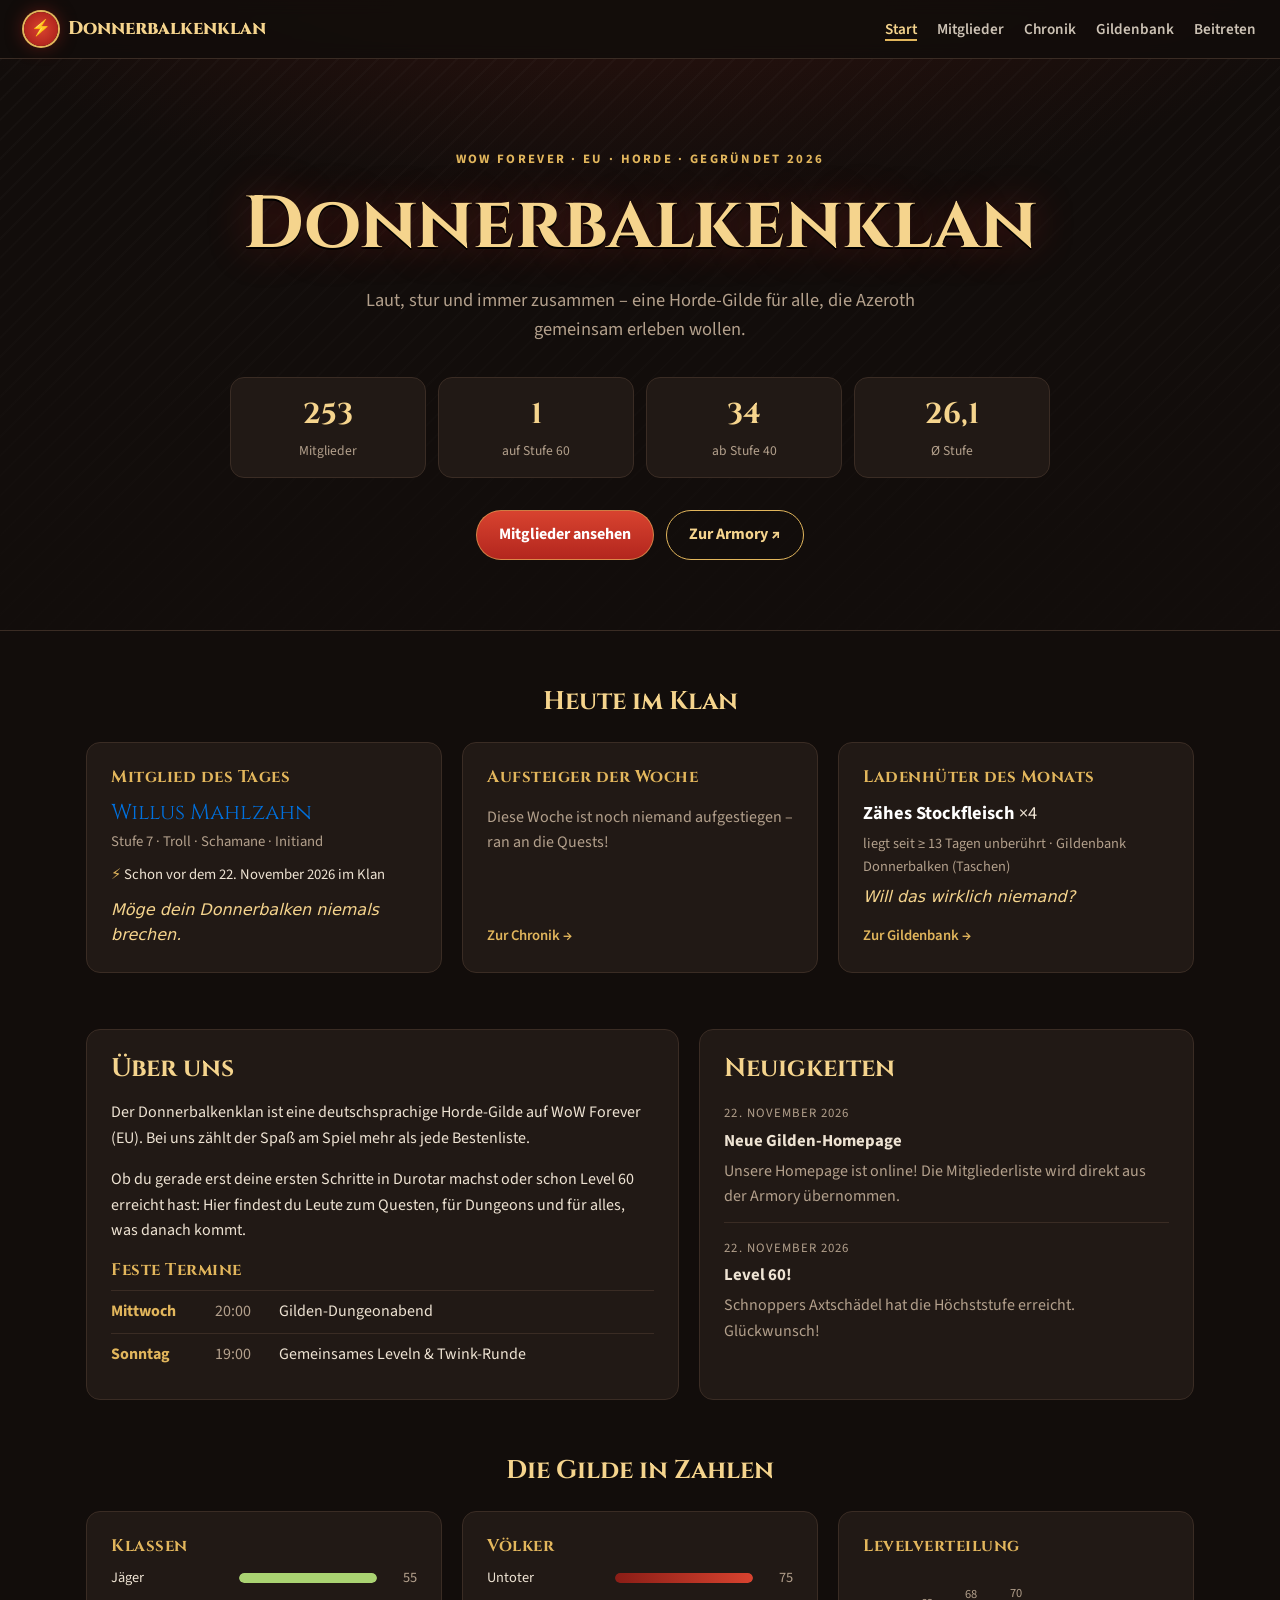
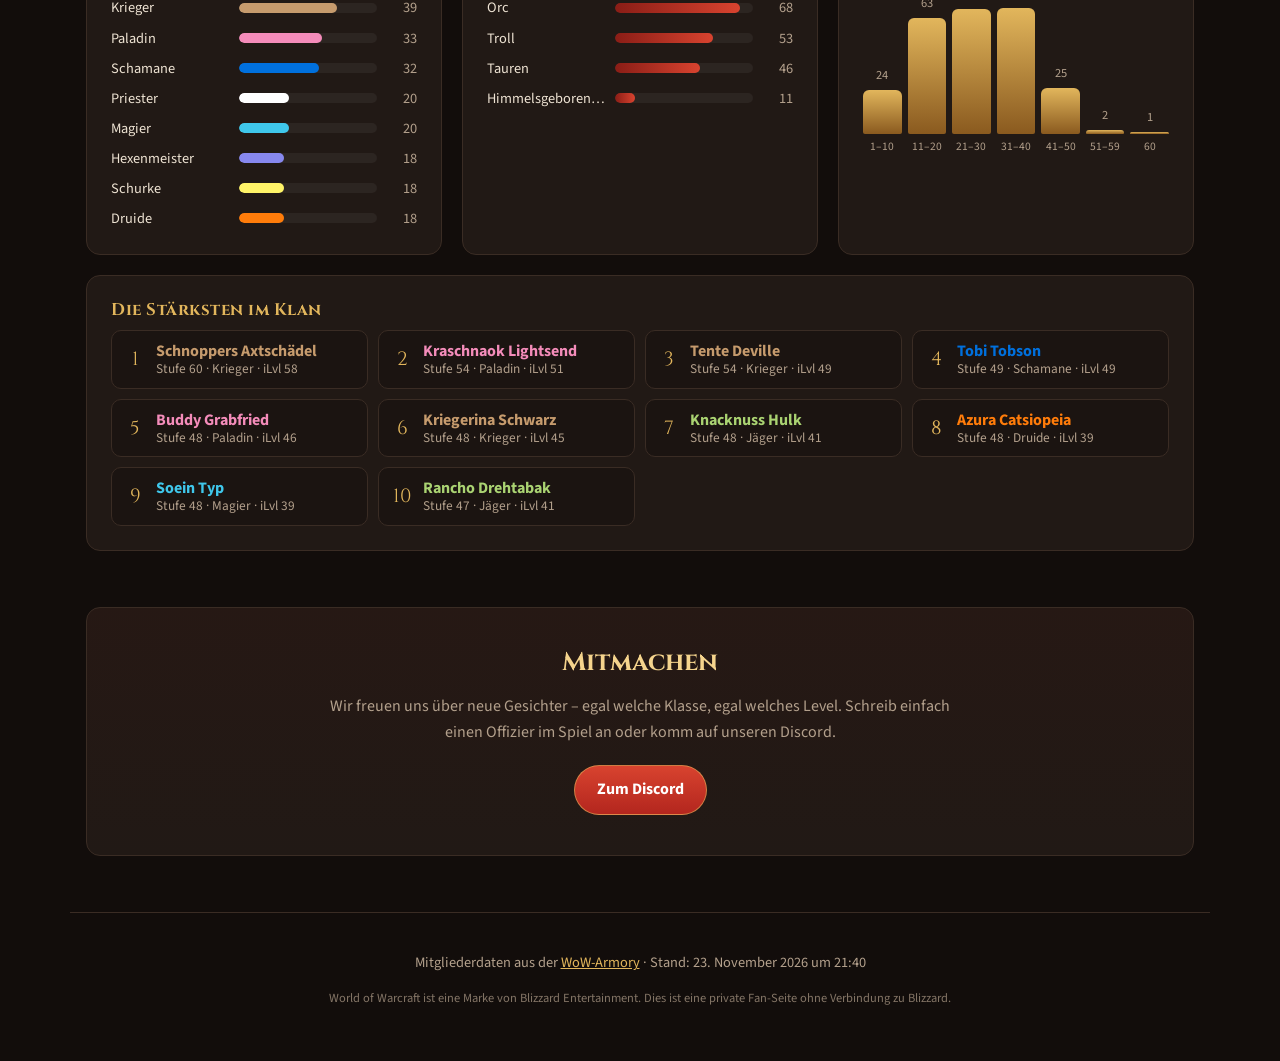
==== commit 7fce6812: "Mitglied des Tages: keine Twinks, niemand länger als 10 Tage offline - motd-pick.js: gemeinsame Ausw" ====
--- a/index.html
+++ b/index.html
@@ -117,6 +117,8 @@
   <script src="data/roster.js"></script>
   <script src="data/bank.js"></script>
   <script src="data/history.js"></script>
+  <script src="data/motd.js"></script>
+  <script src="motd-pick.js"></script>
   <script src="app.js"></script>
 </body>
 </html>
--- a/style.css
+++ b/style.css
@@ -112,7 +112,16 @@
 .toplist .who small { color: var(--muted); }
 
 /* Roster */
-.filters { display: flex; flex-wrap: wrap; gap: 10px; margin-bottom: 10px; }
+.filter-box { margin-bottom: 10px; }
+.filter-box summary { display: inline-flex; align-items: center; gap: 10px; cursor: pointer; list-style: none; padding: 7px 14px; border: 1px solid var(--line); border-radius: 999px; background: var(--card); font-weight: 600; color: var(--gold-2); user-select: none; }
+.filter-box summary::-webkit-details-marker { display: none; }
+.filter-box summary::before { content: "▸"; color: var(--gold); transition: transform .15s; }
+.filter-box[open] summary::before { transform: rotate(90deg); }
+.filter-box summary:hover { border-color: var(--gold); }
+.filter-box summary small { color: #8fd47c; font-weight: 700; font-size: .8rem; }
+.filter-box[open] summary { margin-bottom: 10px; }
+.filters { display: flex; flex-wrap: wrap; align-items: center; gap: 10px; margin-bottom: 10px; }
+.filter-box .filters { margin-bottom: 0; }
 .filters input, .filters select { background: var(--card); color: var(--text); border: 1px solid var(--line); border-radius: 10px; padding: 9px 12px; font: inherit; }
 .filters input[type=search] { flex: 1 1 220px; }
 .filters .minlvl { display: flex; align-items: center; gap: 6px; color: var(--muted); font-size: .9rem; }
